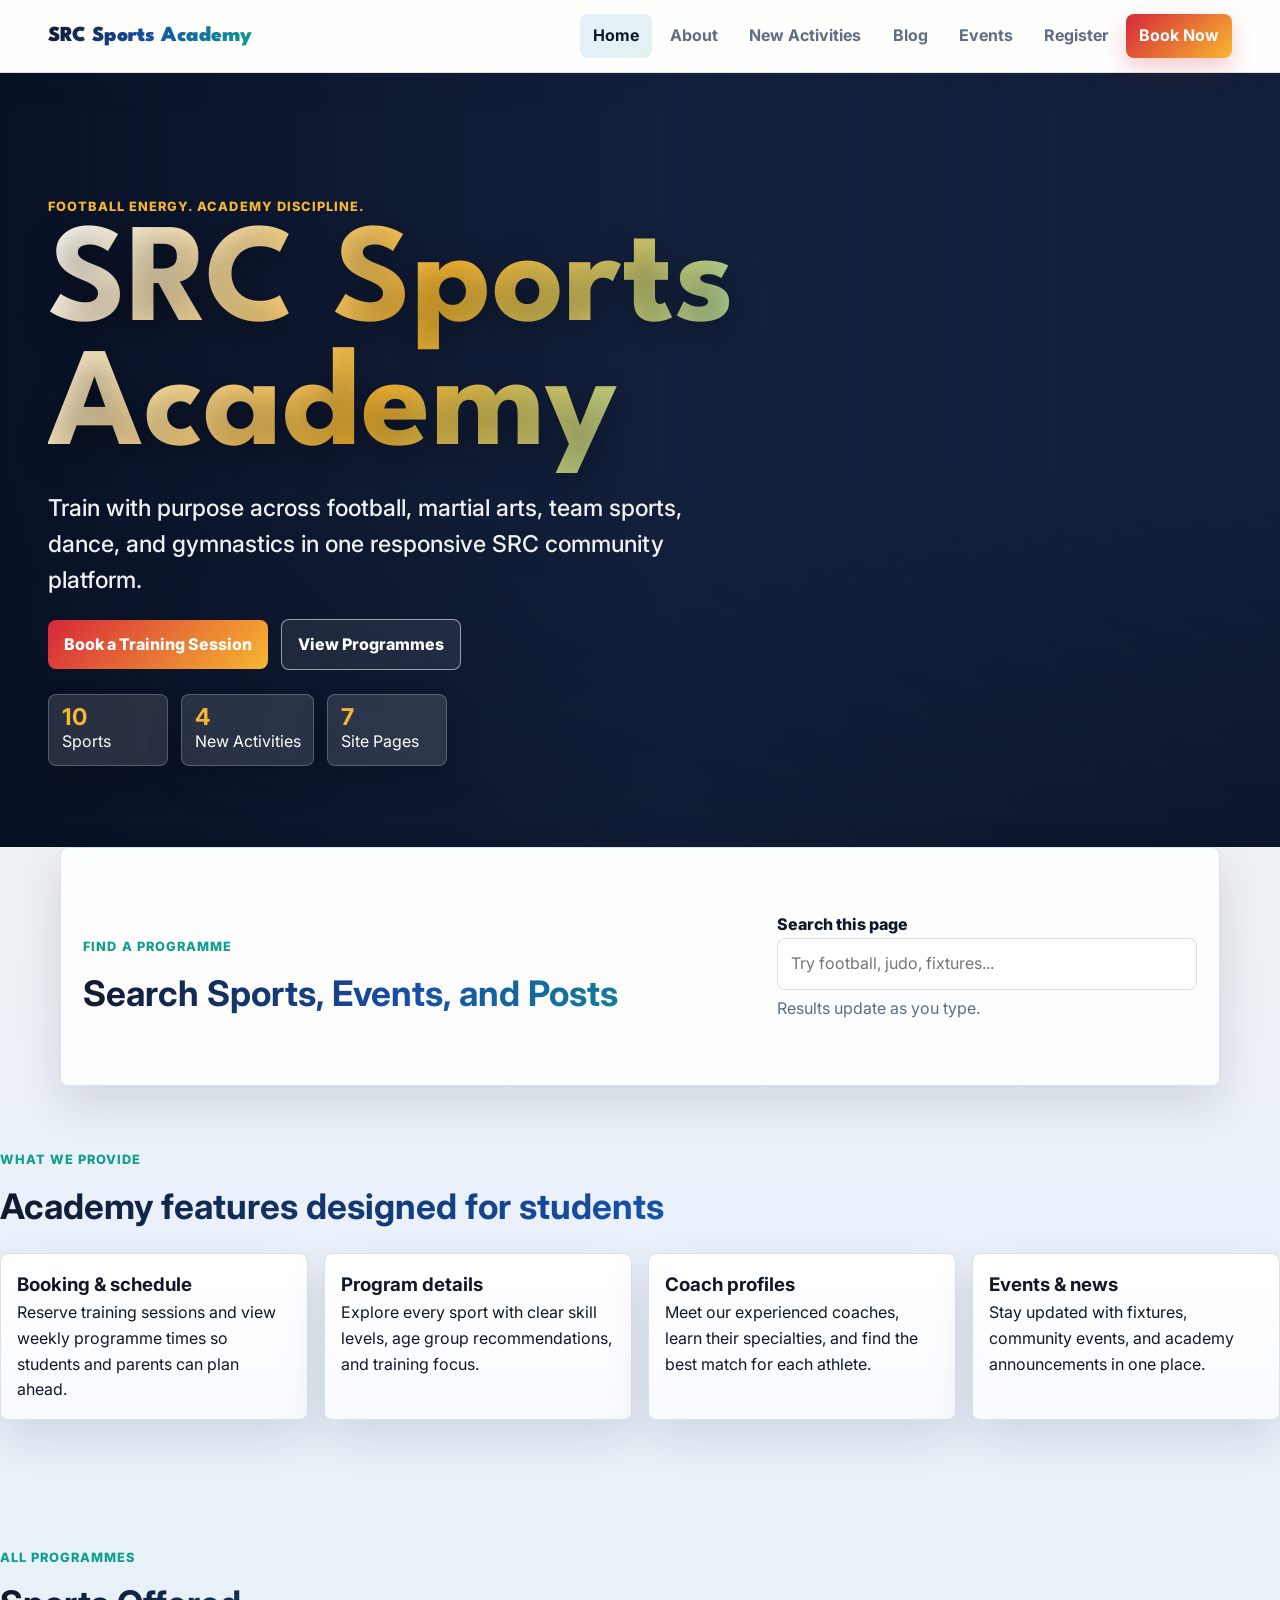
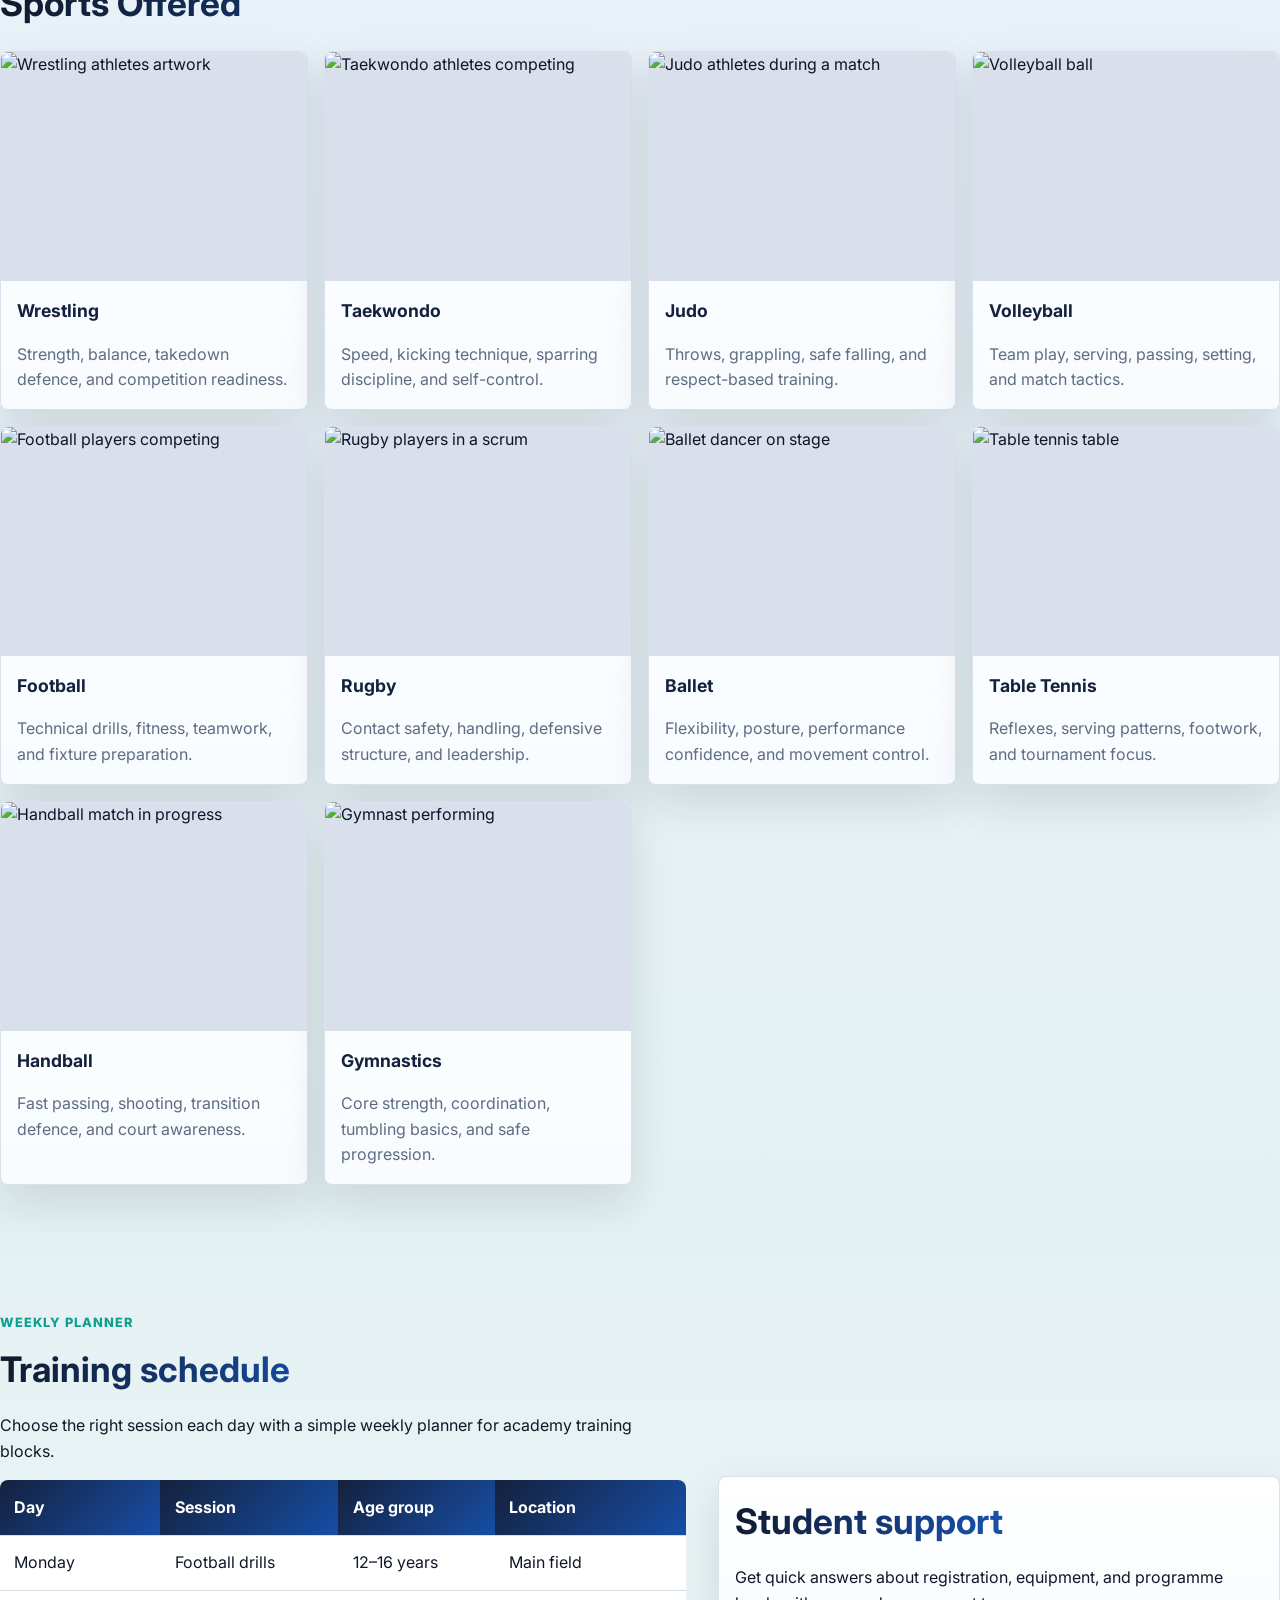
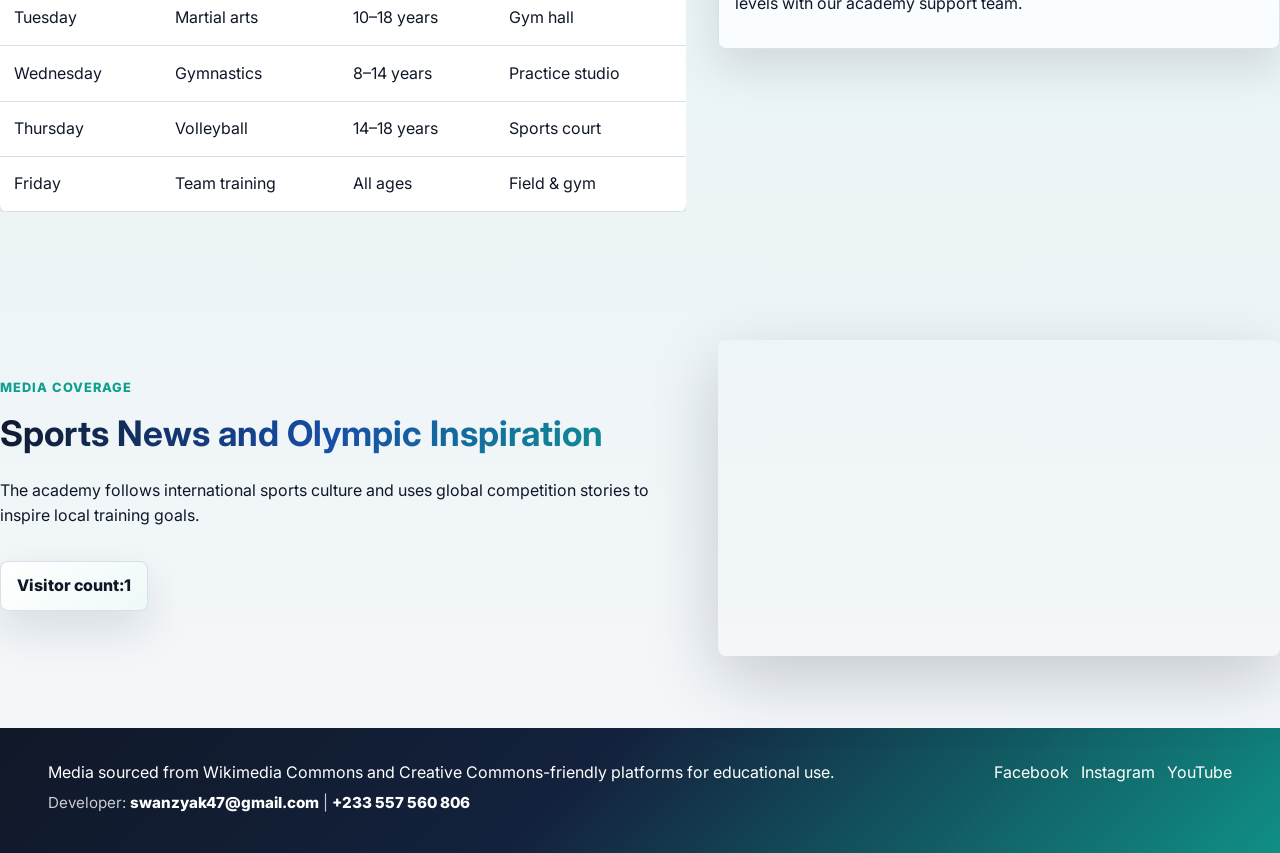
==== index.html @ c1845fde "Fix hosted asset paths" ====
<!DOCTYPE html>
<html lang="en">
<head>
  <meta charset="UTF-8">
  <meta name="viewport" content="width=device-width, initial-scale=1.0">
  <title>SRC Sports Academy | Home</title>
  <link rel="stylesheet" href="css/styles.css">
</head>
<body>
  <header class="site-header">
    <a class="brand" href="index.html" aria-label="SRC Sports Academy home">SRC Sports Academy</a>
    <button class="nav-toggle" type="button" aria-label="Open navigation" aria-expanded="false">☰</button>
    <nav class="site-nav" aria-label="Main navigation">
      <a class="active" href="index.html">Home</a>
      <a href="about.html">About</a>
      <a href="activities.html">New Activities</a>
      <a href="blog.html">Blog</a>
      <a href="events.html">Events</a>
      <a href="register.html">Register</a>
      <a class="book-link" href="booking.html">Book Now</a>
    </nav>
  </header>

  <main>
    <section class="hero" aria-label="Academy introduction">
      <iframe class="hero-video" src="https://www.youtube.com/embed/DXtHtumFzkw" title="SRC Sports Academy video" frameborder="0" allow="accelerometer; autoplay; clipboard-write; encrypted-media; gyroscope; picture-in-picture" allowfullscreen></iframe>
      <div class="hero-overlay">
        <p class="eyebrow">Football energy. Academy discipline.</p>
        <h1>SRC Sports Academy</h1>
        <p class="hero-lead">Train with purpose across football, martial arts, team sports, dance, and gymnastics in one responsive SRC community platform.</p>
        <div class="hero-actions">
          <a class="primary-button" href="booking.html">Book a Training Session</a>
          <a class="secondary-button" href="activities.html">View Programmes</a>
        </div>
        <div class="hero-stats" aria-label="Academy highlights">
          <span><strong>10</strong> Sports</span>
          <span><strong>4</strong> New Activities</span>
          <span><strong>7</strong> Site Pages</span>
        </div>
      </div>
    </section>

    <section class="search-panel" aria-labelledby="search-title">
      <div>
        <p class="eyebrow">Find a programme</p>
        <h2 id="search-title">Search Sports, Events, and Posts</h2>
      </div>
      <div class="search-control">
        <label class="search-label" for="site-search">Search this page</label>
        <input id="site-search" class="site-search" type="search" placeholder="Try football, judo, fixtures..." aria-describedby="search-help">
        <p id="search-help" class="help-text">Results update as you type.</p>
      </div>
    </section>

    <section class="section" aria-labelledby="features-title">
      <div class="section-heading">
        <p class="eyebrow">What we provide</p>
        <h2 id="features-title">Academy features designed for students</h2>
      </div>
      <div class="card-grid">
        <article class="feature-card searchable">
          <h3>Booking & schedule</h3>
          <p>Reserve training sessions and view weekly programme times so students and parents can plan ahead.</p>
        </article>
        <article class="feature-card searchable">
          <h3>Program details</h3>
          <p>Explore every sport with clear skill levels, age group recommendations, and training focus.</p>
        </article>
        <article class="feature-card searchable">
          <h3>Coach profiles</h3>
          <p>Meet our experienced coaches, learn their specialties, and find the best match for each athlete.</p>
        </article>
        <article class="feature-card searchable">
          <h3>Events & news</h3>
          <p>Stay updated with fixtures, community events, and academy announcements in one place.</p>
        </article>
      </div>
    </section>

    <section class="section" aria-labelledby="sports-title">
      <div class="section-heading">
        <p class="eyebrow">All programmes</p>
        <h2 id="sports-title">Sports Offered</h2>
      </div>
      <div class="card-grid sports-grid">
        <article class="sport-card searchable">
          <img src="https://upload.wikimedia.org/wikipedia/commons/thumb/0/09/Beni_Hassan_tomb_15_wrestling_detail.jpg/960px-Beni_Hassan_tomb_15_wrestling_detail.jpg" alt="Wrestling athletes artwork">
          <h3>Wrestling</h3>
          <p>Strength, balance, takedown defence, and competition readiness.</p>
        </article>
        <article class="sport-card searchable">
          <img src="https://upload.wikimedia.org/wikipedia/commons/thumb/3/30/COOK_%28GBR%29_VS_ZHU_%28CHN%29_BM_-80KGM12.JPG/960px-COOK_%28GBR%29_VS_ZHU_%28CHN%29_BM_-80KGM12.JPG" alt="Taekwondo athletes competing">
          <h3>Taekwondo</h3>
          <p>Speed, kicking technique, sparring discipline, and self-control.</p>
        </article>
        <article class="sport-card searchable">
          <img src="https://commons.wikimedia.org/wiki/Special:FilePath/A_judo_competition_(FL61747664).jpg?width=960" alt="Judo athletes during a match">
          <h3>Judo</h3>
          <p>Throws, grappling, safe falling, and respect-based training.</p>
        </article>
        <article class="sport-card searchable">
          <img src="https://upload.wikimedia.org/wikipedia/commons/a/a6/Beach_volleyball_ball.png" alt="Volleyball ball">
          <h3>Volleyball</h3>
          <p>Team play, serving, passing, setting, and match tactics.</p>
        </article>
        <article class="sport-card searchable">
          <img src="https://upload.wikimedia.org/wikipedia/commons/thumb/4/42/Football_in_Bloomington%2C_Indiana%2C_1995.jpg/960px-Football_in_Bloomington%2C_Indiana%2C_1995.jpg" alt="Football players competing">
          <h3>Football</h3>
          <p>Technical drills, fitness, teamwork, and fixture preparation.</p>
        </article>
        <article class="sport-card searchable">
          <img src="https://upload.wikimedia.org/wikipedia/commons/thumb/1/1a/ST_vs_Gloucester_-_Match_-_23.JPG/960px-ST_vs_Gloucester_-_Match_-_23.JPG" alt="Rugby players in a scrum">
          <h3>Rugby</h3>
          <p>Contact safety, handling, defensive structure, and leadership.</p>
        </article>
        <article class="sport-card searchable">
          <img src="https://upload.wikimedia.org/wikipedia/commons/thumb/7/7c/Darcey_Bussell%2C_curtain_call_for_Theme_and_Variations_2007.jpg/960px-Darcey_Bussell%2C_curtain_call_for_Theme_and_Variations_2007.jpg" alt="Ballet dancer on stage">
          <h3>Ballet</h3>
          <p>Flexibility, posture, performance confidence, and movement control.</p>
        </article>
        <article class="sport-card searchable">
          <img src="https://upload.wikimedia.org/wikipedia/commons/thumb/b/b6/Mesa_de_ping_pong%2C_Riesstr.%2C_M%C3%BAnich%2C_Alemania_2012-04-28%2C_DD_01.JPG/960px-Mesa_de_ping_pong%2C_Riesstr.%2C_M%C3%BAnich%2C_Alemania_2012-04-28%2C_DD_01.JPG" alt="Table tennis table">
          <h3>Table Tennis</h3>
          <p>Reflexes, serving patterns, footwork, and tournament focus.</p>
        </article>
        <article class="sport-card searchable">
          <img src="https://upload.wikimedia.org/wikipedia/commons/thumb/1/1d/CZE_vs_FRA_%2801%29_-_2010_European_Men%27s_Handball_Championship.jpg/960px-CZE_vs_FRA_%2801%29_-_2010_European_Men%27s_Handball_Championship.jpg" alt="Handball match in progress">
          <h3>Handball</h3>
          <p>Fast passing, shooting, transition defence, and court awareness.</p>
        </article>
        <article class="sport-card searchable">
          <img src="https://upload.wikimedia.org/wikipedia/commons/d/d4/Gymnastics_brokenchopstick.jpg" alt="Gymnast performing">
          <h3>Gymnastics</h3>
          <p>Core strength, coordination, tumbling basics, and safe progression.</p>
        </article>
      </div>
    </section>

    <section class="section split-section" aria-labelledby="schedule-title">
      <div>
        <p class="eyebrow">Weekly planner</p>
        <h2 id="schedule-title">Training schedule</h2>
        <p>Choose the right session each day with a simple weekly planner for academy training blocks.</p>
        <div class="table-wrap">
          <table>
            <thead>
              <tr>
                <th>Day</th>
                <th>Session</th>
                <th>Age group</th>
                <th>Location</th>
              </tr>
            </thead>
            <tbody>
              <tr>
                <td>Monday</td>
                <td>Football drills</td>
                <td>12–16 years</td>
                <td>Main field</td>
              </tr>
              <tr>
                <td>Tuesday</td>
                <td>Martial arts</td>
                <td>10–18 years</td>
                <td>Gym hall</td>
              </tr>
              <tr>
                <td>Wednesday</td>
                <td>Gymnastics</td>
                <td>8–14 years</td>
                <td>Practice studio</td>
              </tr>
              <tr>
                <td>Thursday</td>
                <td>Volleyball</td>
                <td>14–18 years</td>
                <td>Sports court</td>
              </tr>
              <tr>
                <td>Friday</td>
                <td>Team training</td>
                <td>All ages</td>
                <td>Field & gym</td>
              </tr>
            </tbody>
          </table>
        </div>
      </div>
      <aside class="notice-box" aria-label="Student support">
        <h2>Student support</h2>
        <p>Get quick answers about registration, equipment, and programme levels with our academy support team.</p>
      </aside>
    </section>

    <section class="section split-section" aria-labelledby="media-title">
      <div>
        <p class="eyebrow">Media coverage</p>
        <h2 id="media-title">Sports News and Olympic Inspiration</h2>
        <p>The academy follows international sports culture and uses global competition stories to inspire local training goals.</p>
        <p class="counter-box">Visitor count: <span id="visitor-count">0</span></p>
      </div>
      <div class="media-frame">
        <iframe title="Olympics sports video" src="https://www.youtube.com/embed/cSp1dM2Vj48" allowfullscreen></iframe>
      </div>
    </section>
  </main>

  <footer class="site-footer">
    <div>
      <p>Media sourced from Wikimedia Commons and Creative Commons-friendly platforms for educational use.</p>
      <p class="developer-credit">Developer: <a href="mailto:swanzyak47@gmail.com">swanzyak47@gmail.com</a> | <a href="tel:+233557560806">+233 557 560 806</a></p>
    </div>
    <div class="social-links" aria-label="Social media links">
      <a href="https://www.facebook.com" aria-label="Facebook">Facebook</a>
      <a href="https://www.instagram.com" aria-label="Instagram">Instagram</a>
      <a href="https://www.youtube.com" aria-label="YouTube">YouTube</a>
    </div>
  </footer>

  <script src="https://code.jquery.com/jquery-3.7.1.min.js"></script>
  <script src="javascript/app.js"></script>
</body>
</html>
---- css/styles.css ----
@import url("https://fonts.googleapis.com/css2?family=Inter:wght@400;500;700;800;900&family=League+Spartan:wght@700;800;900&display=swap");

:root {
  --ink: #101828;
  --navy: #14213d;
  --muted: #5f6c82;
  --paper: #f6f8fb;
  --panel: #ffffff;
  --panel-soft: rgba(255, 255, 255, 0.86);
  --line: #d7deea;
  --accent: #d62839;
  --accent-dark: #9f1d2b;
  --gold: #f7b731;
  --green: #0f9f8f;
  --sky: #2f80ed;
  --shadow: 0 18px 45px rgba(16, 24, 40, 0.12);
  --shadow-strong: 0 24px 70px rgba(16, 24, 40, 0.2);
  --heading-gradient: linear-gradient(120deg, #101828 0%, #174ea6 48%, #0f9f8f 100%);
  --hero-gradient: linear-gradient(120deg, #ffffff 0%, #f7b731 45%, #80e8dc 100%);
  --button-gradient: linear-gradient(135deg, #d62839, #f7b731);
}

* {
  box-sizing: border-box;
}

html {
  scroll-behavior: smooth;
}

body {
  margin: 0;
  font-family: "Inter", Arial, Helvetica, sans-serif;
  line-height: 1.6;
  color: var(--ink);
  background:
    linear-gradient(180deg, rgba(247, 183, 49, 0.12), rgba(47, 128, 237, 0.06) 30%, rgba(15, 159, 143, 0.08) 70%, rgba(246, 248, 251, 1)),
    var(--paper);
}

img,
video,
iframe {
  max-width: 100%;
}

a {
  color: inherit;
}

button,
input,
select,
textarea {
  font: inherit;
}

button:focus-visible,
a:focus-visible,
input:focus-visible,
select:focus-visible,
textarea:focus-visible {
  outline: 3px solid var(--gold);
  outline-offset: 3px;
}

.site-header {
  position: sticky;
  top: 0;
  z-index: 20;
  display: flex;
  align-items: center;
  justify-content: space-between;
  gap: 1rem;
  padding: 0.9rem clamp(1rem, 4vw, 3rem);
  background: rgba(255, 255, 255, 0.9);
  border-bottom: 1px solid rgba(215, 222, 234, 0.9);
  box-shadow: 0 10px 30px rgba(16, 24, 40, 0.08);
  backdrop-filter: blur(16px);
}

.brand {
  font-family: "League Spartan", Arial, Helvetica, sans-serif;
  font-size: 1.34rem;
  font-weight: 900;
  text-decoration: none;
  color: transparent;
  background: var(--heading-gradient);
  background-clip: text;
  -webkit-background-clip: text;
}

.site-nav {
  display: flex;
  align-items: center;
  gap: 0.35rem;
}

.site-nav a {
  text-decoration: none;
  padding: 0.55rem 0.8rem;
  border-radius: 8px;
  color: var(--muted);
  font-weight: 700;
  transition: background 0.2s ease, color 0.2s ease, transform 0.2s ease;
}

.site-nav a:hover,
.site-nav a.active {
  background: linear-gradient(135deg, rgba(47, 128, 237, 0.12), rgba(15, 159, 143, 0.12));
  color: var(--ink);
}

.site-nav a:hover {
  transform: translateY(-1px);
}

.site-nav .book-link {
  color: #ffffff;
  background: var(--button-gradient);
  box-shadow: 0 10px 22px rgba(214, 40, 57, 0.24);
}

.site-nav .book-link:hover,
.site-nav .book-link.active {
  color: #ffffff;
  background: linear-gradient(135deg, var(--accent-dark), #d48605);
}

.nav-toggle {
  display: none;
  border: 1px solid var(--line);
  background: var(--panel);
  color: var(--ink);
  border-radius: 8px;
  padding: 0.45rem 0.7rem;
  cursor: pointer;
}

.hero {
  position: relative;
  min-height: 86vh;
  display: grid;
  align-items: end;
  overflow: hidden;
  background: var(--navy);
}

.hero::after {
  content: "";
  position: absolute;
  inset: 0;
  background:
    linear-gradient(90deg, rgba(8, 16, 35, 0.94), rgba(20, 33, 61, 0.62) 52%, rgba(20, 33, 61, 0.18)),
    linear-gradient(0deg, rgba(8, 16, 35, 0.82), rgba(8, 16, 35, 0.08) 48%);
}

.hero-video {
  position: absolute;
  inset: 0;
  width: 100%;
  height: 100%;
  object-fit: cover;
  opacity: 0.86;
}

.hero-overlay {
  position: relative;
  z-index: 1;
  width: min(900px, 92vw);
  padding: 0 clamp(1rem, 4vw, 3rem) 9vh;
  color: #ffffff;
}

.hero h1,
.page-hero h1 {
  margin: 0;
  font-family: "League Spartan", Arial, Helvetica, sans-serif;
  font-size: clamp(3.7rem, 11vw, 8.8rem);
  line-height: 0.88;
  letter-spacing: 0;
}

.hero-lead,
.page-hero p {
  max-width: 700px;
  font-size: 1.1rem;
}

.hero h1 {
  max-width: 920px;
  color: transparent;
  background: var(--hero-gradient);
  background-clip: text;
  -webkit-background-clip: text;
  text-shadow: 0 10px 34px rgba(0, 0, 0, 0.35);
}

.page-hero h1,
.section-heading h2,
.section h2,
.search-panel h2 {
  color: transparent;
  background: var(--heading-gradient);
  background-clip: text;
  -webkit-background-clip: text;
}

.page-hero h1 {
  max-width: 850px;
  font-size: clamp(2.7rem, 7vw, 5rem);
  line-height: 0.95;
}

.hero-lead {
  margin: 1.15rem 0 0;
  color: rgba(255, 255, 255, 0.94);
  font-size: clamp(1.08rem, 2vw, 1.45rem);
  font-weight: 500;
  line-height: 1.55;
}

.eyebrow {
  margin: 0 0 0.45rem;
  color: var(--green);
  font-size: 0.8rem;
  font-weight: 800;
  letter-spacing: 0.08em;
  text-transform: uppercase;
}

.hero .eyebrow {
  color: var(--gold);
}

.primary-button {
  display: inline-flex;
  align-items: center;
  justify-content: center;
  min-height: 44px;
  border: 0;
  border-radius: 8px;
  padding: 0.75rem 1rem;
  color: #ffffff;
  background: var(--button-gradient);
  text-decoration: none;
  font-weight: 800;
  cursor: pointer;
  transition: background 0.2s ease, transform 0.2s ease, box-shadow 0.2s ease;
}

.primary-button:hover {
  background: linear-gradient(135deg, var(--accent-dark), #d48605);
  transform: translateY(-1px);
  box-shadow: var(--shadow);
}

.secondary-button {
  display: inline-flex;
  align-items: center;
  justify-content: center;
  min-height: 44px;
  border: 1px solid rgba(255, 255, 255, 0.55);
  border-radius: 8px;
  padding: 0.75rem 1rem;
  color: #ffffff;
  background: rgba(255, 255, 255, 0.08);
  text-decoration: none;
  font-weight: 800;
  transition: background 0.2s ease, transform 0.2s ease;
}

.secondary-button:hover {
  background: rgba(255, 255, 255, 0.18);
  transform: translateY(-1px);
}

.hero-actions,
.hero-stats {
  display: flex;
  gap: 0.8rem;
  flex-wrap: wrap;
  align-items: center;
}

.hero-actions {
  margin-top: 1.25rem;
}

.hero-stats {
  margin-top: 1.5rem;
}

.hero-stats span {
  min-width: 120px;
  border: 1px solid rgba(255, 255, 255, 0.22);
  border-radius: 8px;
  padding: 0.65rem 0.8rem;
  background: rgba(255, 255, 255, 0.13);
  backdrop-filter: blur(8px);
  box-shadow: 0 16px 34px rgba(0, 0, 0, 0.16);
}

.hero-stats strong {
  display: block;
  color: var(--gold);
  font-size: 1.45rem;
  line-height: 1;
}

.page-shell {
  width: min(1160px, 92vw);
  margin: 0 auto;
}

.page-hero,
.section,
.search-panel,
.form-section {
  padding: clamp(2.2rem, 6vw, 4rem) 0;
}

.page-hero {
  position: relative;
  border-bottom: 1px solid rgba(215, 222, 234, 0.9);
  background: radial-gradient(circle at top left, rgba(247, 183, 49, 0.18), transparent 32%),
    radial-gradient(circle at bottom right, rgba(47, 128, 237, 0.12), transparent 28%),
    linear-gradient(180deg, rgba(255, 255, 255, 0.92), rgba(255, 255, 255, 0.88));
  overflow: hidden;
}

.page-hero::before {
  content: "";
  position: absolute;
  inset: 0;
  background: radial-gradient(circle at center, rgba(20, 33, 61, 0.04), transparent 45%);
  pointer-events: none;
}

.page-hero * {
  position: relative;
}

.feature-card {
  background: linear-gradient(180deg, rgba(255, 255, 255, 0.98), rgba(249, 252, 255, 0.95));
  border: 1px solid rgba(215, 222, 234, 0.9);
  border-radius: 16px;
  box-shadow: 0 18px 40px rgba(16, 24, 40, 0.08);
  padding: 1.5rem;
}

.feature-card h3,
.feature-card p {
  margin: 0;
}

.faq-list {
  margin: 1rem 0 0;
  padding-left: 1.2rem;
  color: var(--muted);
}

.faq-list li {
  margin-bottom: 0.85rem;
  line-height: 1.55;
}

.faq-list strong {
  display: block;
  margin-bottom: 0.25rem;
  color: var(--ink);
}

.section-heading {
  margin-bottom: 1.2rem;
}

.section-heading h2,
.section h2,
.search-panel h2 {
  margin: 0;
  font-size: clamp(1.5rem, 3vw, 2.2rem);
}

.search-panel {
  width: min(1160px, 92vw);
  margin: 0 auto;
  display: grid;
  grid-template-columns: 1fr minmax(240px, 420px);
  gap: 1rem;
  align-items: end;
  padding-inline: clamp(1rem, 3vw, 1.4rem);
  border: 1px solid rgba(215, 222, 234, 0.86);
  border-radius: 8px;
  background: var(--panel-soft);
  box-shadow: var(--shadow);
  backdrop-filter: blur(14px);
}

.search-label {
  font-weight: 800;
}

.site-search,
.academy-form input,
.academy-form select,
.academy-form textarea,
.forum-form input,
.forum-form textarea {
  width: 100%;
  border: 1px solid rgba(215, 222, 234, 0.95);
  border-radius: 8px;
  padding: 0.78rem 0.85rem;
  background: rgba(255, 255, 255, 0.94);
  color: var(--ink);
  box-shadow: inset 0 1px 0 rgba(255, 255, 255, 0.75);
  transition: border-color 0.2s ease, box-shadow 0.2s ease;
}

.site-search:focus,
.academy-form input:focus,
.academy-form select:focus,
.academy-form textarea:focus,
.forum-form input:focus,
.forum-form textarea:focus {
  border-color: var(--sky);
  box-shadow: 0 0 0 4px rgba(47, 128, 237, 0.12);
}

.help-text,
.form-message {
  margin: 0.35rem 0 0;
  color: var(--muted);
}

.card-grid {
  display: grid;
  grid-template-columns: repeat(4, minmax(0, 1fr));
  gap: 1rem;
}

.two-column {
  grid-template-columns: repeat(2, minmax(0, 1fr));
}

.three-column {
  grid-template-columns: repeat(3, minmax(0, 1fr));
}

.sport-card,
.info-card,
.feature-card,
.post-card,
.question-card,
.notice-box {
  background: linear-gradient(180deg, rgba(255, 255, 255, 0.97), rgba(249, 252, 255, 0.93));
  border: 1px solid rgba(215, 222, 234, 0.9);
  border-radius: 8px;
  box-shadow: var(--shadow);
}

.sport-card {
  overflow: hidden;
  transition: transform 0.2s ease, box-shadow 0.2s ease;
}

.sport-card:hover {
  transform: translateY(-4px);
  box-shadow: var(--shadow-strong);
}

.sport-card img {
  display: block;
  width: 100%;
  aspect-ratio: 4 / 3;
  object-fit: cover;
  background: #d8dee8;
  filter: saturate(1.08) contrast(1.02);
}

.sport-card h3,
.sport-card p,
.info-card,
.feature-card,
.post-card,
.question-card,
.notice-box {
  padding: 1rem;
}

.sport-card h3 {
  margin: 0;
  font-size: 1.1rem;
  color: var(--navy);
}

.sport-card p {
  margin: 0;
  padding-top: 0;
  color: var(--muted);
}

.split-section {
  display: grid;
  grid-template-columns: 1.1fr 0.9fr;
  gap: 2rem;
  align-items: center;
}

.media-frame iframe {
  width: 100%;
  aspect-ratio: 16 / 9;
  border: 0;
  border-radius: 8px;
  box-shadow: var(--shadow-strong);
}

.counter-box {
  display: inline-flex;
  border: 1px solid rgba(215, 222, 234, 0.95);
  border-radius: 8px;
  padding: 0.7rem 1rem;
  background: linear-gradient(135deg, #ffffff, #eefaf8);
  font-weight: 800;
  box-shadow: var(--shadow);
}

.academy-form,
.forum-form {
  display: grid;
  gap: 0.85rem;
}

.academy-form {
  background: linear-gradient(180deg, #ffffff, #f9fcff);
  border: 1px solid rgba(215, 222, 234, 0.95);
  border-radius: 8px;
  padding: clamp(1rem, 3vw, 1.6rem);
  box-shadow: var(--shadow);
}

.academy-form label,
.forum-form label {
  font-weight: 800;
}

.check-row {
  display: flex;
  align-items: center;
  gap: 0.6rem;
}

.check-row input {
  width: auto;
}

.captcha-box {
  border: 1px dashed var(--green);
  border-radius: 8px;
  padding: 1rem;
  background: linear-gradient(135deg, #eefaf8, #fff8e7);
}

.forum-panel {
  display: grid;
  gap: 1rem;
}

.forum-list {
  display: grid;
  gap: 1rem;
}

.post-date {
  color: var(--accent-dark);
  font-weight: 800;
}

.table-wrap {
  overflow-x: auto;
}

table {
  width: 100%;
  border-collapse: collapse;
  background: #ffffff;
  border-radius: 8px;
  overflow: hidden;
  box-shadow: var(--shadow);
}

th,
td {
  padding: 0.9rem;
  border-bottom: 1px solid var(--line);
  text-align: left;
  vertical-align: top;
}

th {
  background: linear-gradient(135deg, var(--navy), #174ea6);
  color: #ffffff;
}

.is-hidden {
  display: none;
}

.site-footer {
  display: flex;
  justify-content: space-between;
  gap: 1rem;
  flex-wrap: wrap;
  padding: 2rem clamp(1rem, 4vw, 3rem);
  color: #ffffff;
  background:
    linear-gradient(135deg, rgba(16, 24, 40, 0.98), rgba(20, 33, 61, 0.98) 45%, rgba(15, 159, 143, 0.88)),
    var(--navy);
}

.site-footer p {
  margin: 0 0 0.35rem;
}

.developer-credit {
  color: rgba(255, 255, 255, 0.78);
  font-size: 0.95rem;
}

.developer-credit a {
  color: #ffffff;
  font-weight: 800;
  text-decoration: none;
}

.developer-credit a:hover {
  text-decoration: underline;
}

.social-links {
  display: flex;
  gap: 0.75rem;
  flex-wrap: wrap;
}

.social-links a {
  color: #ffffff;
  text-decoration: none;
  border-bottom: 1px solid transparent;
}

.social-links a:hover {
  border-color: #ffffff;
}

@media (max-width: 1024px) {
  .card-grid {
    grid-template-columns: repeat(2, minmax(0, 1fr));
  }

  .search-panel,
  .split-section {
    grid-template-columns: 1fr;
  }
}

@media (max-width: 900px) {
  .page-shell {
    width: 100%;
    margin: 0 auto;
  }

  .page-hero,
  .section,
  .search-panel,
  .form-section {
    padding-inline: clamp(1rem, 4vw, 1.5rem);
  }

  .hero-overlay {
    width: 100%;
    padding-bottom: 6rem;
  }

  .hero-actions,
  .hero-stats {
    flex-direction: column;
    align-items: stretch;
  }

  .hero-stats span {
    min-width: auto;
    width: 100%;
  }
}

@media (max-width: 760px) {
  .nav-toggle {
    display: inline-flex;
  }

  .site-header {
    position: relative;
    align-items: flex-start;
    flex-wrap: wrap;
    padding-bottom: 0.5rem;
  }

  .site-nav {
    position: absolute;
    top: 100%;
    left: 0;
    right: 0;
    display: none;
    flex-direction: column;
    align-items: stretch;
    gap: 0.5rem;
    padding: 0.75rem 1rem 1rem;
    background: #ffffff;
    border-bottom: 1px solid var(--line);
    box-shadow: 0 18px 40px rgba(16, 24, 40, 0.12);
  }

  .site-nav.open {
    display: flex;
  }

  .site-nav a {
    width: 100%;
    border-radius: 0.75rem;
  }

  .hero {
    min-height: 72vh;
  }

  .hero h1 {
    font-size: clamp(2.7rem, 14vw, 4.2rem);
  }

  .card-grid,
  .two-column,
  .three-column {
    grid-template-columns: 1fr;
  }

  .site-footer {
    display: grid;
    gap: 1.5rem;
  }
}

@media (max-width: 520px) {
  .site-header {
    padding: 0.9rem 1rem 0.5rem;
  }

  .site-nav {
    padding: 0.7rem 0.9rem 0.9rem;
  }

  .hero-overlay {
    padding-bottom: 5rem;
  }

  .hero-lead,
  .page-hero p,
  .section-heading h2 {
    font-size: 1rem;
  }

  .site-footer {
    padding: 1.5rem 1rem;
  }
}
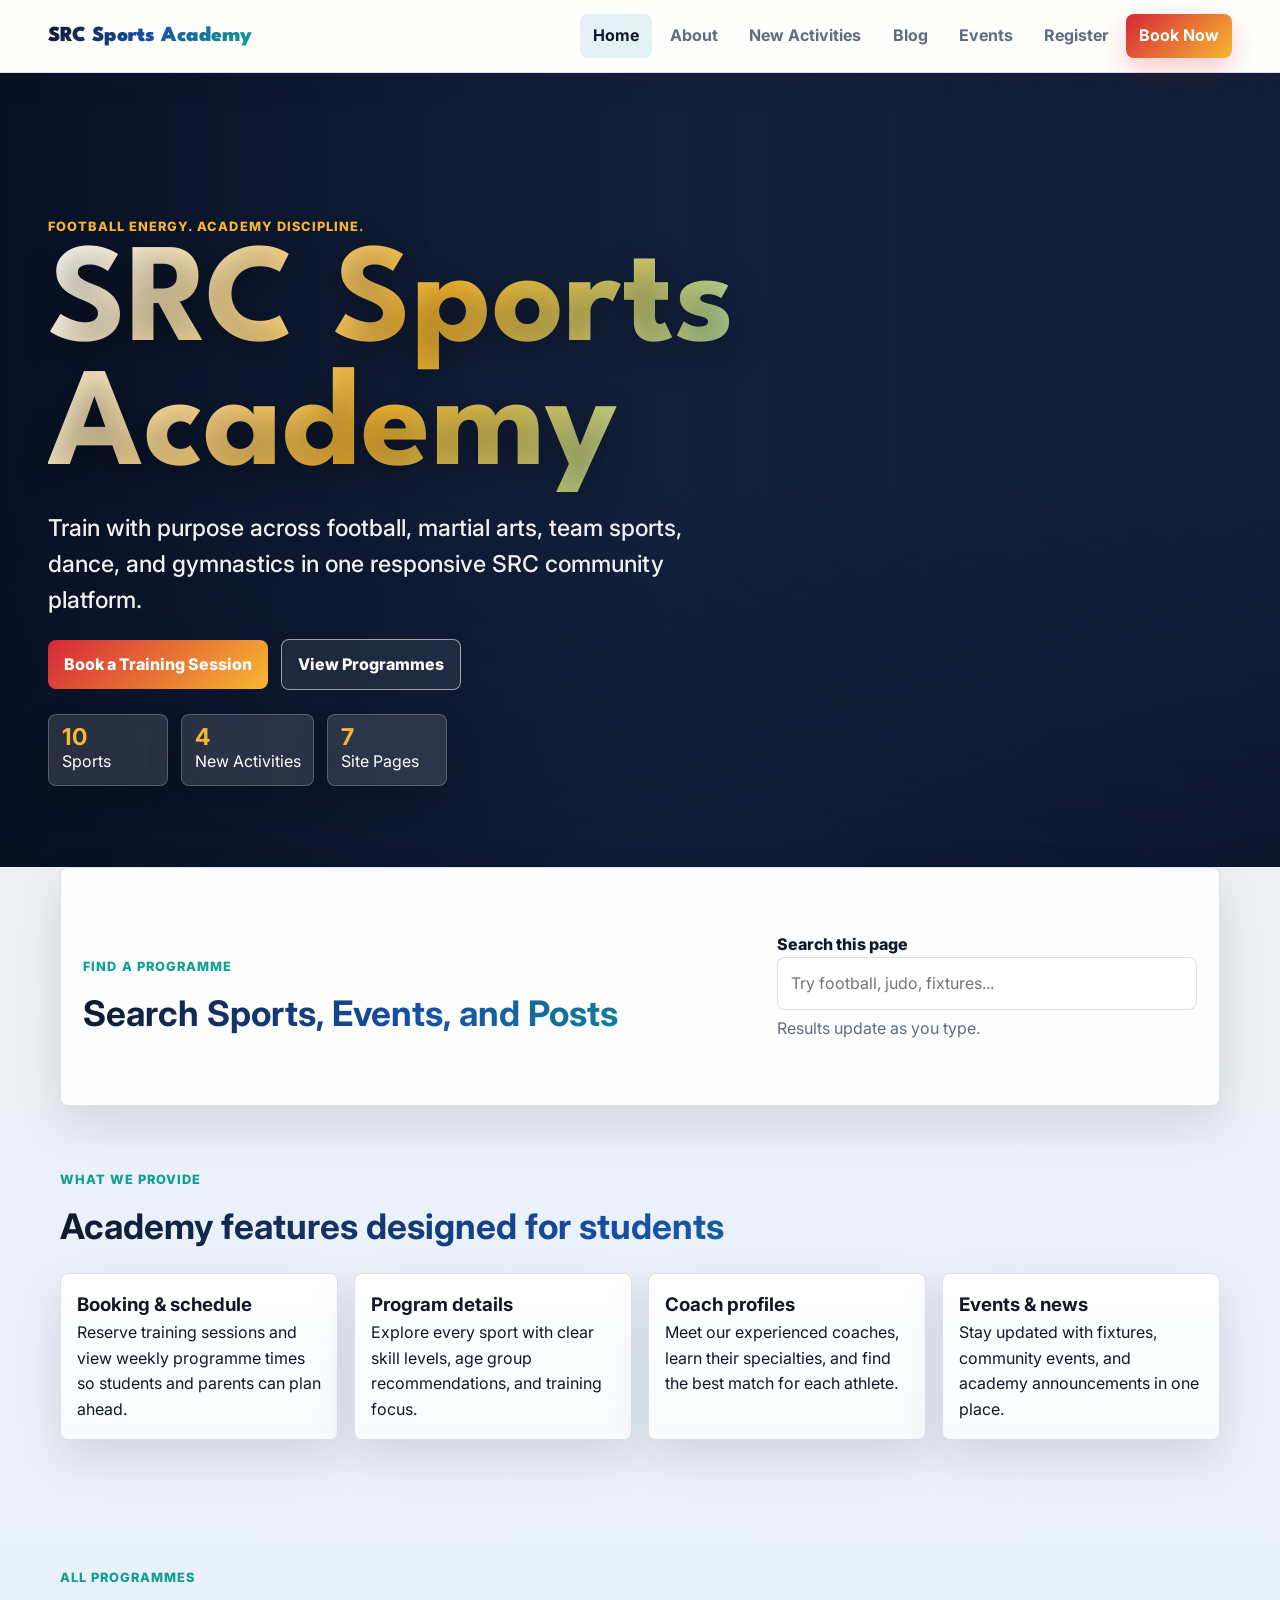
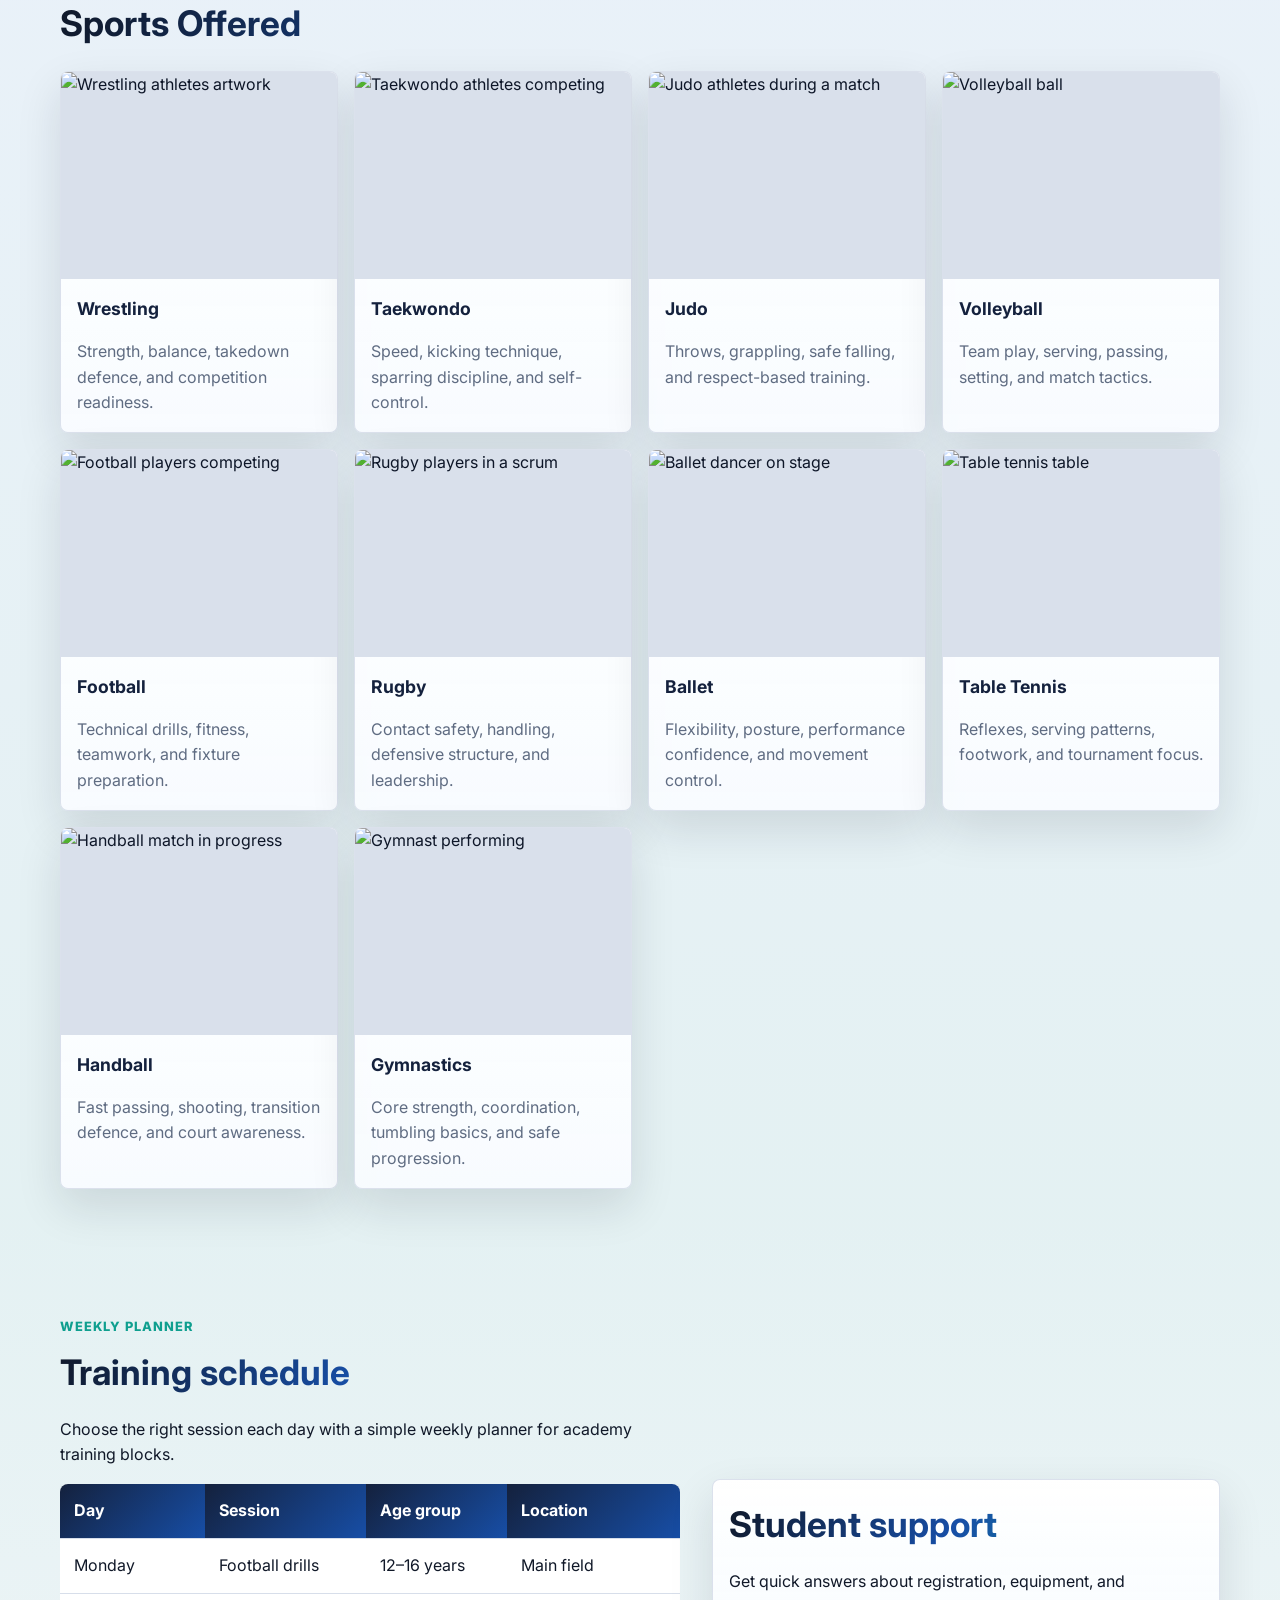
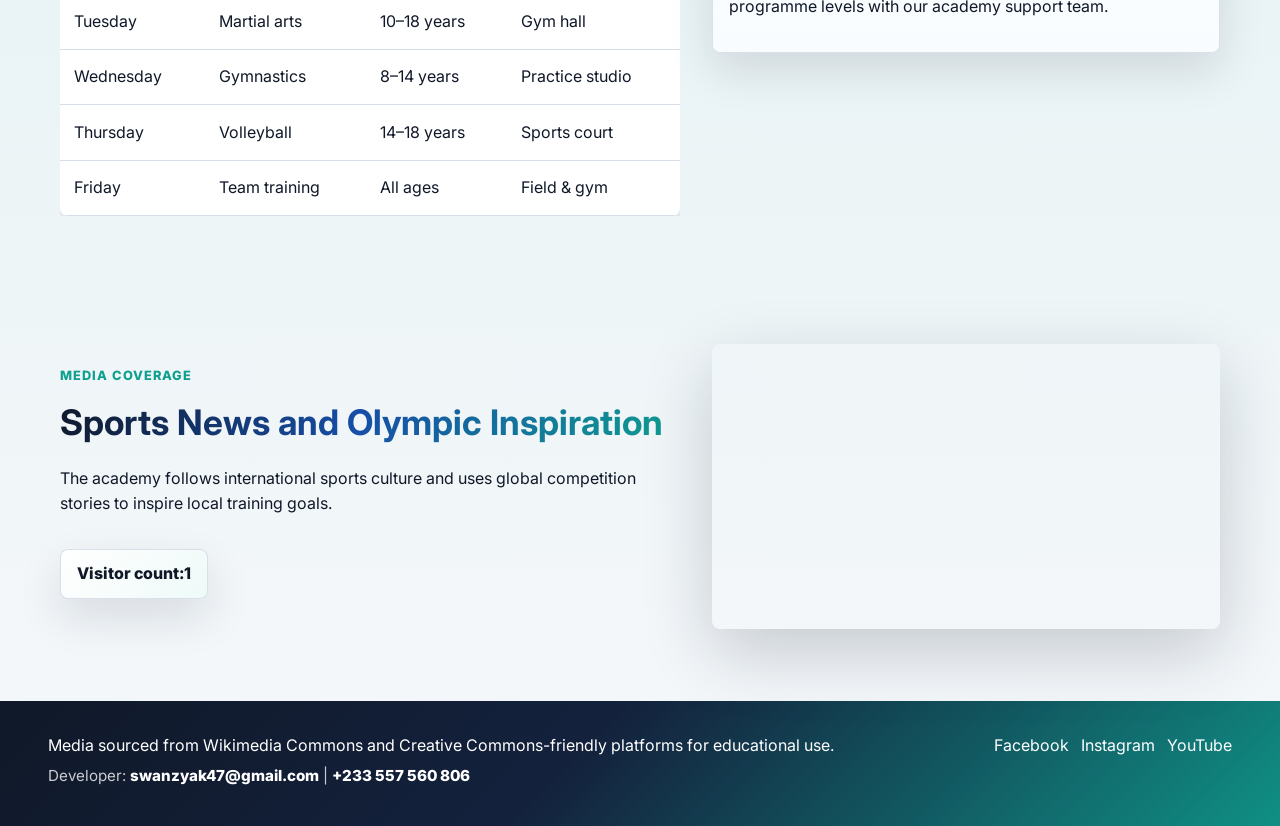
==== commit 1ea7c4f1: "Improve responsive home page layout" ====
--- a/index.html
+++ b/index.html
@@ -9,7 +9,7 @@
 <body>
   <header class="site-header">
     <a class="brand" href="index.html" aria-label="SRC Sports Academy home">SRC Sports Academy</a>
-    <button class="nav-toggle" type="button" aria-label="Open navigation" aria-expanded="false">☰</button>
+    <button class="nav-toggle" type="button" aria-label="Open navigation" aria-expanded="false">&#9776;</button>
     <nav class="site-nav" aria-label="Main navigation">
       <a class="active" href="index.html">Home</a>
       <a href="about.html">About</a>
--- a/css/styles.css
+++ b/css/styles.css
@@ -33,6 +33,7 @@
   font-family: "Inter", Arial, Helvetica, sans-serif;
   line-height: 1.6;
   color: var(--ink);
+  overflow-x: hidden;
   background:
     linear-gradient(180deg, rgba(247, 183, 49, 0.12), rgba(47, 128, 237, 0.06) 30%, rgba(15, 159, 143, 0.08) 70%, rgba(246, 248, 251, 1)),
     var(--paper);
@@ -46,6 +47,10 @@
 
 a {
   color: inherit;
+}
+
+main {
+  min-width: 0;
 }
 
 button,
@@ -94,6 +99,7 @@
   display: flex;
   align-items: center;
   gap: 0.35rem;
+  min-width: 0;
 }
 
 .site-nav a {
@@ -139,7 +145,7 @@
 
 .hero {
   position: relative;
-  min-height: 86vh;
+  min-height: 86svh;
   display: grid;
   align-items: end;
   overflow: hidden;
@@ -160,6 +166,8 @@
   inset: 0;
   width: 100%;
   height: 100%;
+  min-width: 100%;
+  min-height: 100%;
   object-fit: cover;
   opacity: 0.86;
 }
@@ -168,7 +176,7 @@
   position: relative;
   z-index: 1;
   width: min(900px, 92vw);
-  padding: 0 clamp(1rem, 4vw, 3rem) 9vh;
+  padding: clamp(7rem, 16vh, 10rem) clamp(1rem, 4vw, 3rem) 9vh;
   color: #ffffff;
 }
 
@@ -218,6 +226,7 @@
   font-size: clamp(1.08rem, 2vw, 1.45rem);
   font-weight: 500;
   line-height: 1.55;
+  overflow-wrap: anywhere;
 }
 
 .eyebrow {
@@ -313,6 +322,12 @@
   margin: 0 auto;
 }
 
+.section,
+.form-section {
+  width: min(1160px, 92vw);
+  margin-inline: auto;
+}
+
 .page-hero,
 .section,
 .search-panel,
@@ -352,6 +367,13 @@
 .feature-card h3,
 .feature-card p {
   margin: 0;
+}
+
+.feature-card h3,
+.sport-card h3,
+.info-card h2,
+.notice-box h2 {
+  overflow-wrap: anywhere;
 }
 
 .faq-list {
@@ -437,6 +459,7 @@
   display: grid;
   grid-template-columns: repeat(4, minmax(0, 1fr));
   gap: 1rem;
+  min-width: 0;
 }
 
 .two-column {
@@ -505,6 +528,13 @@
   grid-template-columns: 1.1fr 0.9fr;
   gap: 2rem;
   align-items: center;
+  min-width: 0;
+}
+
+.split-section > *,
+.card-grid > *,
+.search-panel > * {
+  min-width: 0;
 }
 
 .media-frame iframe {
@@ -578,10 +608,13 @@
 
 .table-wrap {
   overflow-x: auto;
+  max-width: 100%;
+  -webkit-overflow-scrolling: touch;
 }
 
 table {
   width: 100%;
+  min-width: 620px;
   border-collapse: collapse;
   background: #ffffff;
   border-radius: 8px;
@@ -653,6 +686,25 @@
   border-color: #ffffff;
 }
 
+@media (max-width: 1180px) {
+  .site-header {
+    gap: 0.65rem;
+  }
+
+  .brand {
+    font-size: 1.12rem;
+  }
+
+  .site-nav a {
+    padding: 0.5rem 0.58rem;
+    font-size: 0.94rem;
+  }
+
+  .card-grid {
+    grid-template-columns: repeat(3, minmax(0, 1fr));
+  }
+}
+
 @media (max-width: 1024px) {
   .card-grid {
     grid-template-columns: repeat(2, minmax(0, 1fr));
@@ -679,7 +731,7 @@
 
   .hero-overlay {
     width: 100%;
-    padding-bottom: 6rem;
+    padding: clamp(6.5rem, 13vh, 8rem) clamp(1rem, 4vw, 1.5rem) 6rem;
   }
 
   .hero-actions,
@@ -697,13 +749,17 @@
 @media (max-width: 760px) {
   .nav-toggle {
     display: inline-flex;
+    align-items: center;
+    justify-content: center;
+    min-width: 44px;
+    min-height: 44px;
+    margin-left: auto;
   }
 
   .site-header {
-    position: relative;
-    align-items: flex-start;
+    align-items: center;
     flex-wrap: wrap;
-    padding-bottom: 0.5rem;
+    padding: 0.75rem 1rem;
   }
 
   .site-nav {
@@ -731,11 +787,12 @@
   }
 
   .hero {
-    min-height: 72vh;
+    min-height: 82svh;
   }
 
   .hero h1 {
-    font-size: clamp(2.7rem, 14vw, 4.2rem);
+    font-size: clamp(2.45rem, 13vw, 4.2rem);
+    line-height: 0.94;
   }
 
   .card-grid,
@@ -744,6 +801,15 @@
     grid-template-columns: 1fr;
   }
 
+  .search-panel {
+    align-items: stretch;
+  }
+
+  .primary-button,
+  .secondary-button {
+    width: 100%;
+  }
+
   .site-footer {
     display: grid;
     gap: 1.5rem;
@@ -752,7 +818,13 @@
 
 @media (max-width: 520px) {
   .site-header {
-    padding: 0.9rem 1rem 0.5rem;
+    padding: 0.7rem 0.85rem;
+  }
+
+  .brand {
+    max-width: calc(100vw - 5.8rem);
+    font-size: 1rem;
+    line-height: 1.05;
   }
 
   .site-nav {
@@ -760,7 +832,7 @@
   }
 
   .hero-overlay {
-    padding-bottom: 5rem;
+    padding: 5.8rem 1rem 4.5rem;
   }
 
   .hero-lead,
@@ -769,6 +841,31 @@
     font-size: 1rem;
   }
 
+  .hero-stats span,
+  .feature-card,
+  .sport-card h3,
+  .sport-card p,
+  .info-card,
+  .post-card,
+  .question-card,
+  .notice-box {
+    padding: 0.85rem;
+  }
+
+  .search-panel {
+    width: min(100% - 1.5rem, 1160px);
+    margin-top: 0.75rem;
+  }
+
+  .section,
+  .form-section {
+    width: min(100% - 1.5rem, 1160px);
+  }
+
+  table {
+    min-width: 560px;
+  }
+
   .site-footer {
     padding: 1.5rem 1rem;
   }
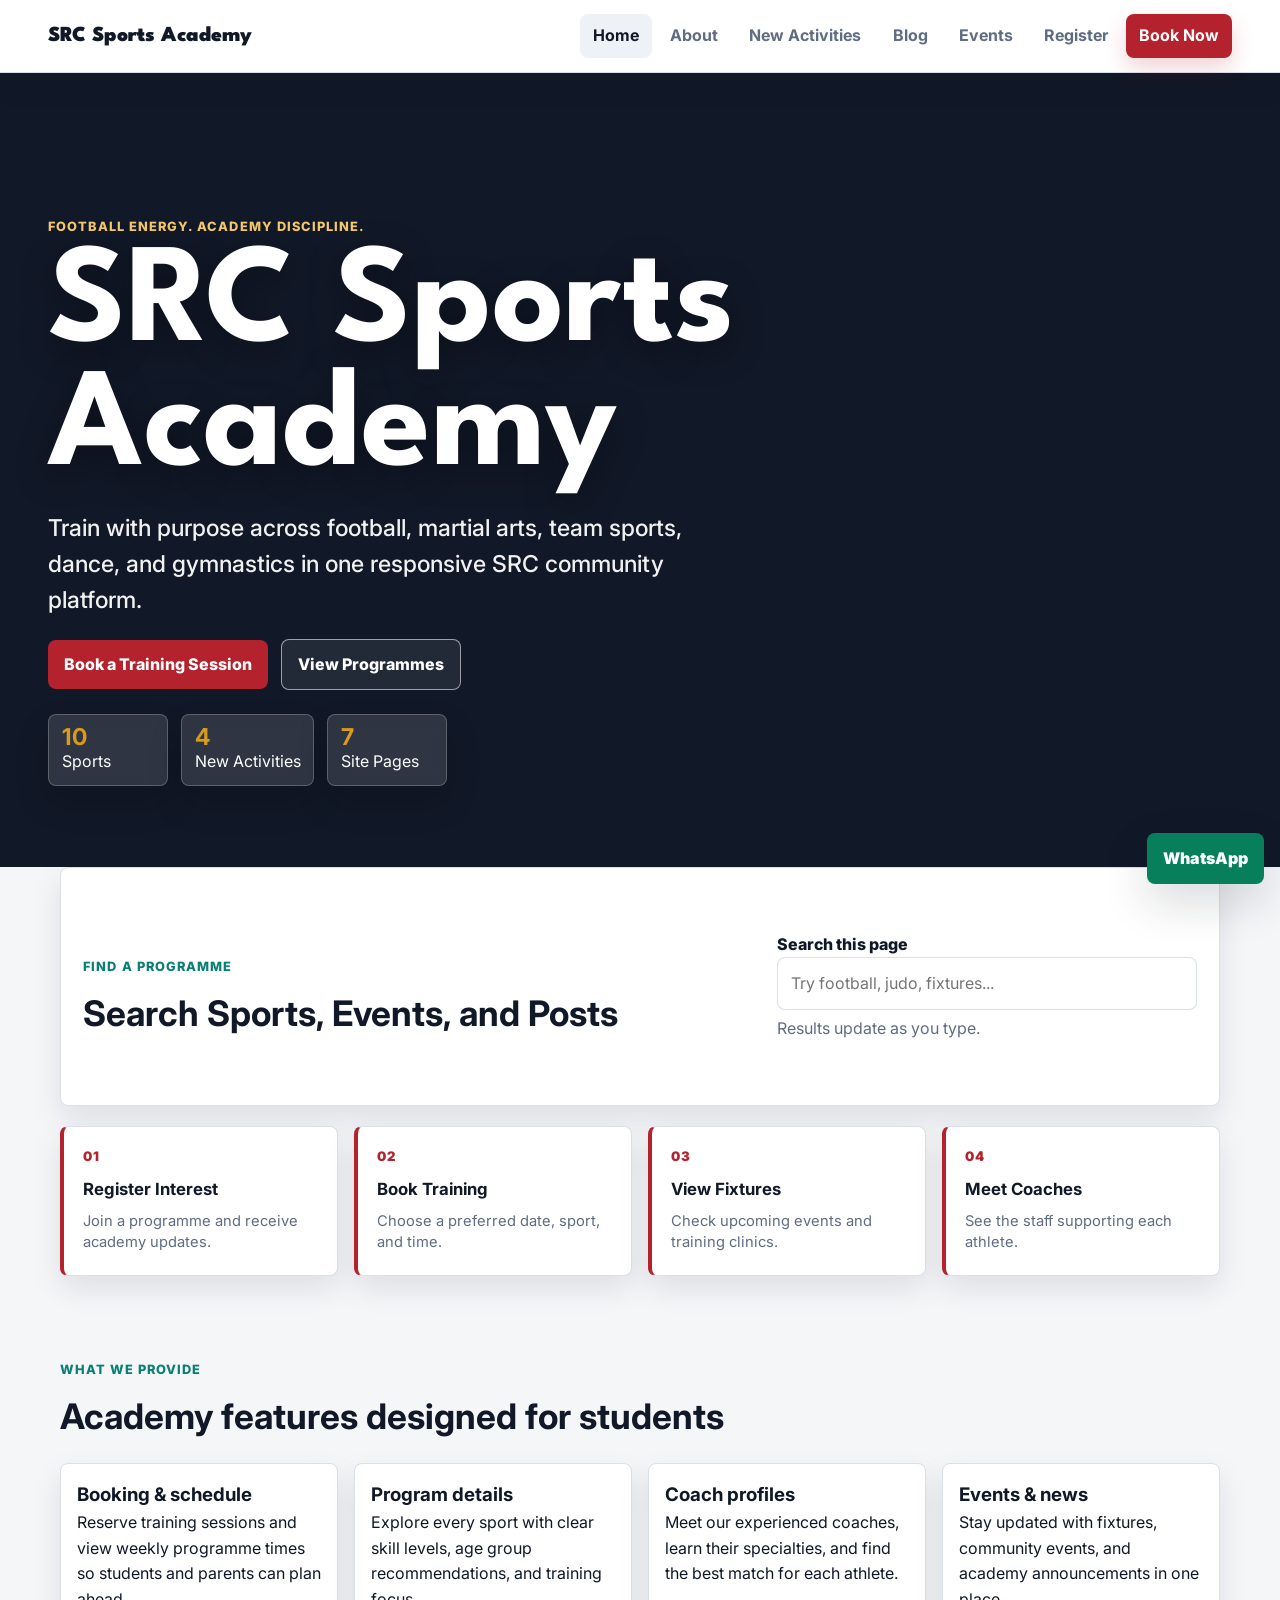
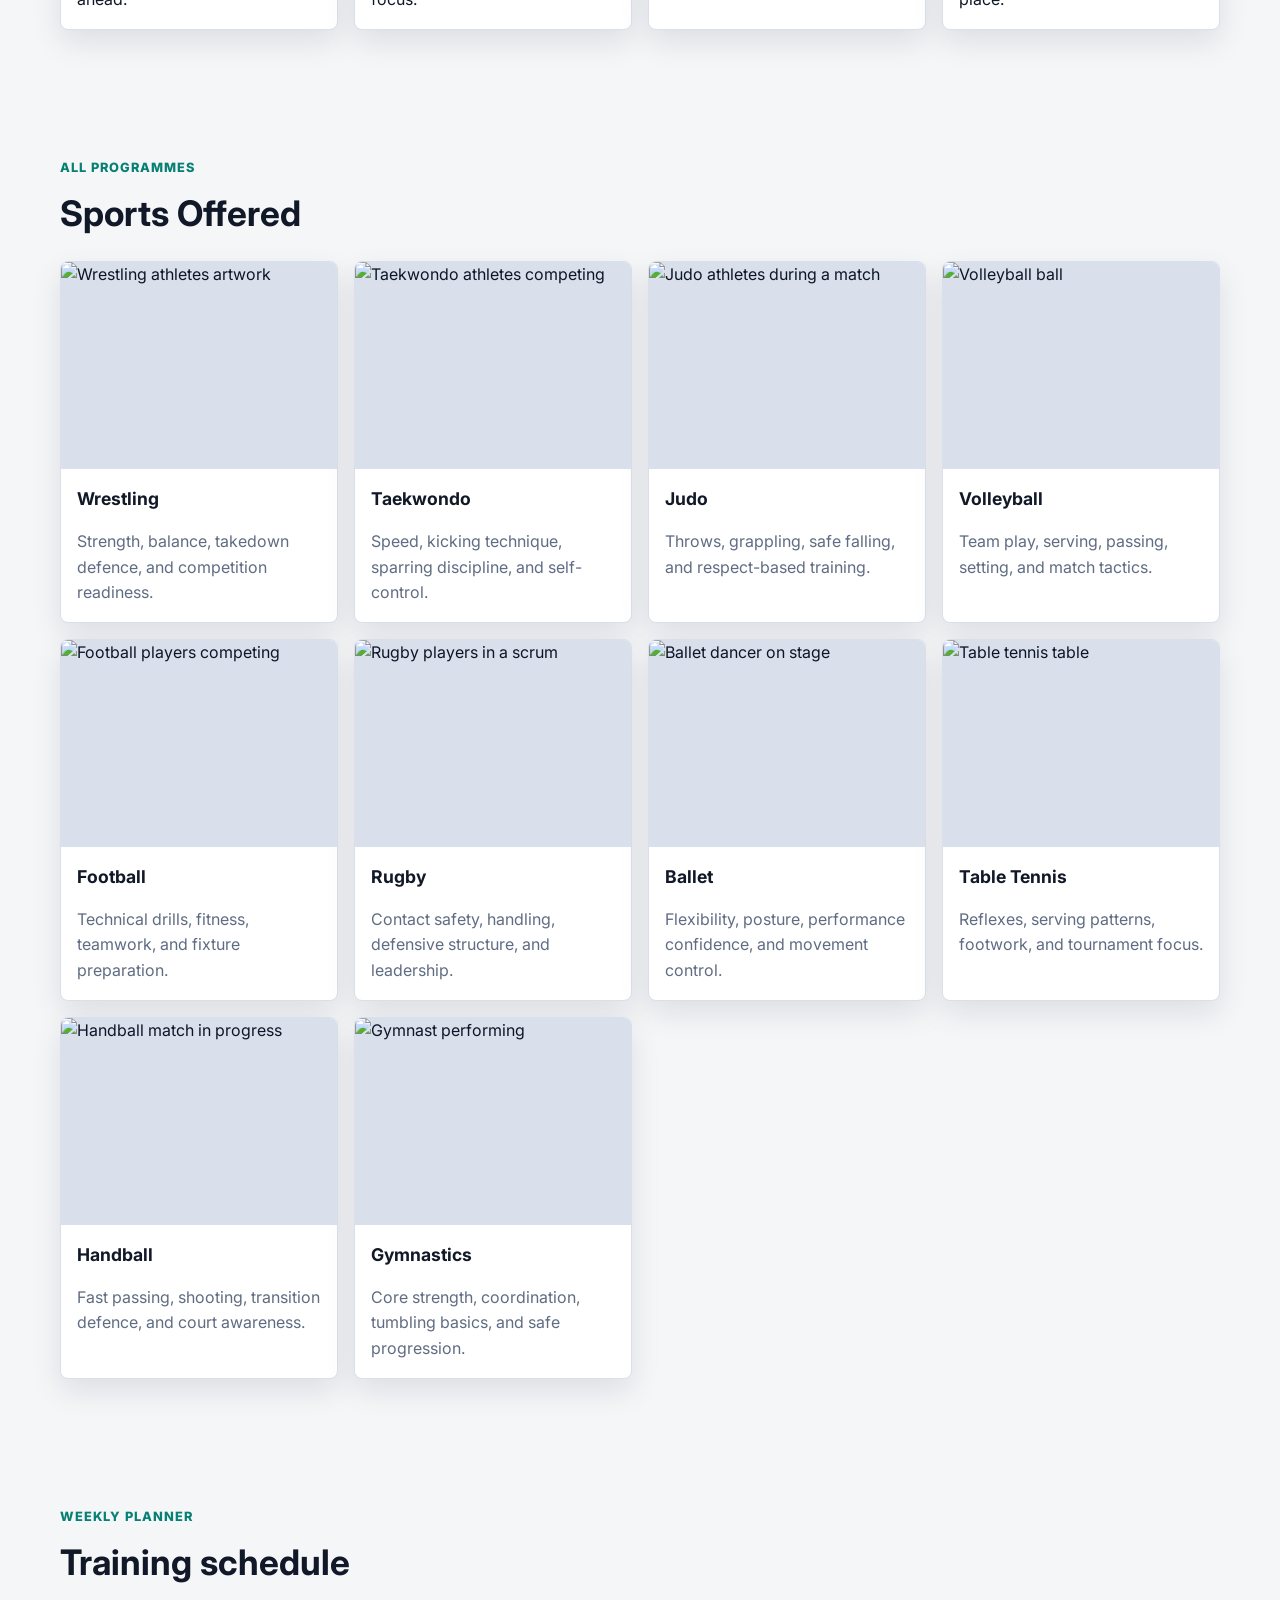
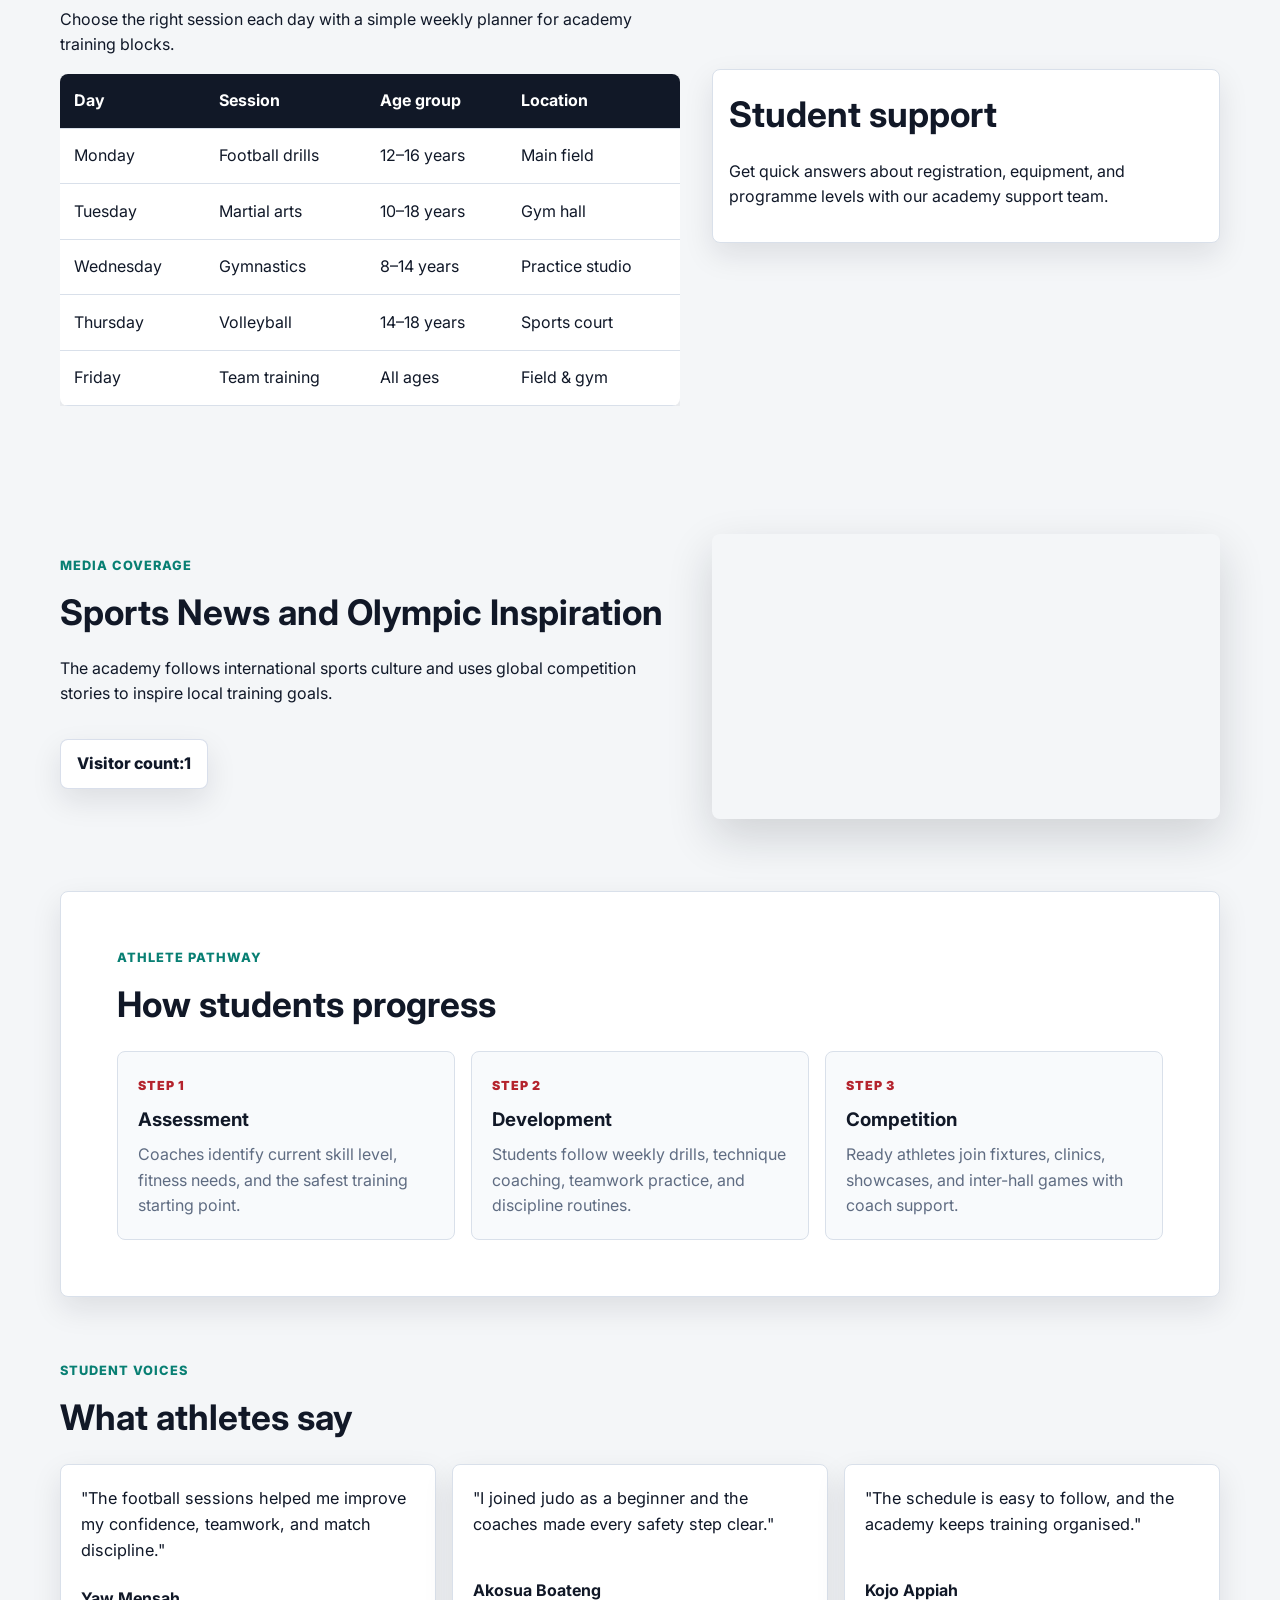
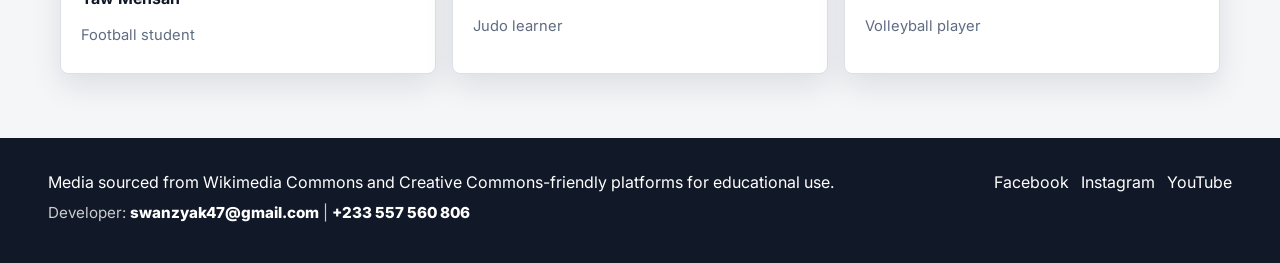
==== commit bef73c34: "Refresh home page design and features" ====
--- a/index.html
+++ b/index.html
@@ -52,6 +52,29 @@
       </div>
     </section>
 
+    <section class="section quick-actions" aria-label="Quick academy actions">
+      <a class="quick-action searchable" href="register.html">
+        <span>01</span>
+        <strong>Register Interest</strong>
+        <small>Join a programme and receive academy updates.</small>
+      </a>
+      <a class="quick-action searchable" href="booking.html">
+        <span>02</span>
+        <strong>Book Training</strong>
+        <small>Choose a preferred date, sport, and time.</small>
+      </a>
+      <a class="quick-action searchable" href="events.html">
+        <span>03</span>
+        <strong>View Fixtures</strong>
+        <small>Check upcoming events and training clinics.</small>
+      </a>
+      <a class="quick-action searchable" href="about.html">
+        <span>04</span>
+        <strong>Meet Coaches</strong>
+        <small>See the staff supporting each athlete.</small>
+      </a>
+    </section>
+
     <section class="section" aria-labelledby="features-title">
       <div class="section-heading">
         <p class="eyebrow">What we provide</p>
@@ -201,6 +224,54 @@
       </div>
       <div class="media-frame">
         <iframe title="Olympics sports video" src="https://www.youtube.com/embed/cSp1dM2Vj48" allowfullscreen></iframe>
+      </div>
+    </section>
+
+    <section class="section pathway-section" aria-labelledby="pathway-title">
+      <div class="section-heading">
+        <p class="eyebrow">Athlete pathway</p>
+        <h2 id="pathway-title">How students progress</h2>
+      </div>
+      <div class="pathway-grid">
+        <article class="pathway-step searchable">
+          <span>Step 1</span>
+          <h3>Assessment</h3>
+          <p>Coaches identify current skill level, fitness needs, and the safest training starting point.</p>
+        </article>
+        <article class="pathway-step searchable">
+          <span>Step 2</span>
+          <h3>Development</h3>
+          <p>Students follow weekly drills, technique coaching, teamwork practice, and discipline routines.</p>
+        </article>
+        <article class="pathway-step searchable">
+          <span>Step 3</span>
+          <h3>Competition</h3>
+          <p>Ready athletes join fixtures, clinics, showcases, and inter-hall games with coach support.</p>
+        </article>
+      </div>
+    </section>
+
+    <section class="section" aria-labelledby="testimonials-title">
+      <div class="section-heading">
+        <p class="eyebrow">Student voices</p>
+        <h2 id="testimonials-title">What athletes say</h2>
+      </div>
+      <div class="card-grid three-column">
+        <article class="testimonial-card searchable">
+          <p>"The football sessions helped me improve my confidence, teamwork, and match discipline."</p>
+          <strong>Yaw Mensah</strong>
+          <span>Football student</span>
+        </article>
+        <article class="testimonial-card searchable">
+          <p>"I joined judo as a beginner and the coaches made every safety step clear."</p>
+          <strong>Akosua Boateng</strong>
+          <span>Judo learner</span>
+        </article>
+        <article class="testimonial-card searchable">
+          <p>"The schedule is easy to follow, and the academy keeps training organised."</p>
+          <strong>Kojo Appiah</strong>
+          <span>Volleyball player</span>
+        </article>
       </div>
     </section>
   </main>
@@ -217,6 +288,8 @@
     </div>
   </footer>
 
+  <a class="whatsapp-float" href="https://wa.me/233557560806" aria-label="Chat with SRC Sports Academy on WhatsApp">WhatsApp</a>
+
   <script src="https://code.jquery.com/jquery-3.7.1.min.js"></script>
   <script src="javascript/app.js"></script>
 </body>
--- a/css/styles.css
+++ b/css/styles.css
@@ -2,22 +2,19 @@
 
 :root {
   --ink: #101828;
-  --navy: #14213d;
+  --navy: #111827;
   --muted: #5f6c82;
-  --paper: #f6f8fb;
+  --paper: #f4f6f8;
   --panel: #ffffff;
-  --panel-soft: rgba(255, 255, 255, 0.86);
-  --line: #d7deea;
-  --accent: #d62839;
-  --accent-dark: #9f1d2b;
-  --gold: #f7b731;
-  --green: #0f9f8f;
-  --sky: #2f80ed;
-  --shadow: 0 18px 45px rgba(16, 24, 40, 0.12);
-  --shadow-strong: 0 24px 70px rgba(16, 24, 40, 0.2);
-  --heading-gradient: linear-gradient(120deg, #101828 0%, #174ea6 48%, #0f9f8f 100%);
-  --hero-gradient: linear-gradient(120deg, #ffffff 0%, #f7b731 45%, #80e8dc 100%);
-  --button-gradient: linear-gradient(135deg, #d62839, #f7b731);
+  --panel-soft: #ffffff;
+  --line: #d9e0ea;
+  --accent: #b4232d;
+  --accent-dark: #8f1d26;
+  --gold: #d99a20;
+  --green: #087f73;
+  --sky: #2563eb;
+  --shadow: 0 12px 30px rgba(16, 24, 40, 0.1);
+  --shadow-strong: 0 18px 46px rgba(16, 24, 40, 0.16);
 }
 
 * {
@@ -34,9 +31,7 @@
   line-height: 1.6;
   color: var(--ink);
   overflow-x: hidden;
-  background:
-    linear-gradient(180deg, rgba(247, 183, 49, 0.12), rgba(47, 128, 237, 0.06) 30%, rgba(15, 159, 143, 0.08) 70%, rgba(246, 248, 251, 1)),
-    var(--paper);
+  background: var(--paper);
 }
 
 img,
@@ -78,10 +73,9 @@
   justify-content: space-between;
   gap: 1rem;
   padding: 0.9rem clamp(1rem, 4vw, 3rem);
-  background: rgba(255, 255, 255, 0.9);
-  border-bottom: 1px solid rgba(215, 222, 234, 0.9);
+  background: #ffffff;
+  border-bottom: 1px solid var(--line);
   box-shadow: 0 10px 30px rgba(16, 24, 40, 0.08);
-  backdrop-filter: blur(16px);
 }
 
 .brand {
@@ -89,10 +83,7 @@
   font-size: 1.34rem;
   font-weight: 900;
   text-decoration: none;
-  color: transparent;
-  background: var(--heading-gradient);
-  background-clip: text;
-  -webkit-background-clip: text;
+  color: var(--navy);
 }
 
 .site-nav {
@@ -113,7 +104,7 @@
 
 .site-nav a:hover,
 .site-nav a.active {
-  background: linear-gradient(135deg, rgba(47, 128, 237, 0.12), rgba(15, 159, 143, 0.12));
+  background: #eef2f7;
   color: var(--ink);
 }
 
@@ -123,14 +114,14 @@
 
 .site-nav .book-link {
   color: #ffffff;
-  background: var(--button-gradient);
-  box-shadow: 0 10px 22px rgba(214, 40, 57, 0.24);
+  background: var(--accent);
+  box-shadow: 0 10px 22px rgba(180, 35, 45, 0.2);
 }
 
 .site-nav .book-link:hover,
 .site-nav .book-link.active {
   color: #ffffff;
-  background: linear-gradient(135deg, var(--accent-dark), #d48605);
+  background: var(--accent-dark);
 }
 
 .nav-toggle {
@@ -157,8 +148,8 @@
   position: absolute;
   inset: 0;
   background:
-    linear-gradient(90deg, rgba(8, 16, 35, 0.94), rgba(20, 33, 61, 0.62) 52%, rgba(20, 33, 61, 0.18)),
-    linear-gradient(0deg, rgba(8, 16, 35, 0.82), rgba(8, 16, 35, 0.08) 48%);
+    linear-gradient(90deg, rgba(17, 24, 39, 0.96), rgba(17, 24, 39, 0.72) 54%, rgba(17, 24, 39, 0.32)),
+    linear-gradient(0deg, rgba(17, 24, 39, 0.86), rgba(17, 24, 39, 0.12) 48%);
 }
 
 .hero-video {
@@ -197,10 +188,7 @@
 
 .hero h1 {
   max-width: 920px;
-  color: transparent;
-  background: var(--hero-gradient);
-  background-clip: text;
-  -webkit-background-clip: text;
+  color: #ffffff;
   text-shadow: 0 10px 34px rgba(0, 0, 0, 0.35);
 }
 
@@ -208,10 +196,7 @@
 .section-heading h2,
 .section h2,
 .search-panel h2 {
-  color: transparent;
-  background: var(--heading-gradient);
-  background-clip: text;
-  -webkit-background-clip: text;
+  color: var(--navy);
 }
 
 .page-hero h1 {
@@ -239,7 +224,7 @@
 }
 
 .hero .eyebrow {
-  color: var(--gold);
+  color: #f4c76a;
 }
 
 .primary-button {
@@ -251,7 +236,7 @@
   border-radius: 8px;
   padding: 0.75rem 1rem;
   color: #ffffff;
-  background: var(--button-gradient);
+  background: var(--accent);
   text-decoration: none;
   font-weight: 800;
   cursor: pointer;
@@ -259,7 +244,7 @@
 }
 
 .primary-button:hover {
-  background: linear-gradient(135deg, var(--accent-dark), #d48605);
+  background: var(--accent-dark);
   transform: translateY(-1px);
   box-shadow: var(--shadow);
 }
@@ -337,19 +322,13 @@
 
 .page-hero {
   position: relative;
-  border-bottom: 1px solid rgba(215, 222, 234, 0.9);
-  background: radial-gradient(circle at top left, rgba(247, 183, 49, 0.18), transparent 32%),
-    radial-gradient(circle at bottom right, rgba(47, 128, 237, 0.12), transparent 28%),
-    linear-gradient(180deg, rgba(255, 255, 255, 0.92), rgba(255, 255, 255, 0.88));
+  border-bottom: 1px solid var(--line);
+  background: #ffffff;
   overflow: hidden;
 }
 
 .page-hero::before {
-  content: "";
-  position: absolute;
-  inset: 0;
-  background: radial-gradient(circle at center, rgba(20, 33, 61, 0.04), transparent 45%);
-  pointer-events: none;
+  content: none;
 }
 
 .page-hero * {
@@ -357,10 +336,10 @@
 }
 
 .feature-card {
-  background: linear-gradient(180deg, rgba(255, 255, 255, 0.98), rgba(249, 252, 255, 0.95));
-  border: 1px solid rgba(215, 222, 234, 0.9);
-  border-radius: 16px;
-  box-shadow: 0 18px 40px rgba(16, 24, 40, 0.08);
+  background: #ffffff;
+  border: 1px solid var(--line);
+  border-radius: 8px;
+  box-shadow: var(--shadow);
   padding: 1.5rem;
 }
 
@@ -412,11 +391,10 @@
   gap: 1rem;
   align-items: end;
   padding-inline: clamp(1rem, 3vw, 1.4rem);
-  border: 1px solid rgba(215, 222, 234, 0.86);
+  border: 1px solid var(--line);
   border-radius: 8px;
   background: var(--panel-soft);
   box-shadow: var(--shadow);
-  backdrop-filter: blur(14px);
 }
 
 .search-label {
@@ -462,6 +440,53 @@
   min-width: 0;
 }
 
+.quick-actions {
+  display: grid;
+  grid-template-columns: repeat(4, minmax(0, 1fr));
+  gap: 1rem;
+  padding-top: 1.25rem;
+  padding-bottom: 1.25rem;
+}
+
+.quick-action {
+  display: grid;
+  gap: 0.35rem;
+  min-height: 150px;
+  padding: 1.2rem;
+  color: var(--ink);
+  text-decoration: none;
+  background: #ffffff;
+  border: 1px solid var(--line);
+  border-left: 4px solid var(--accent);
+  border-radius: 8px;
+  box-shadow: var(--shadow);
+  transition: border-color 0.2s ease, box-shadow 0.2s ease, transform 0.2s ease;
+}
+
+.quick-action:hover {
+  border-color: #c5cedb;
+  box-shadow: var(--shadow-strong);
+  transform: translateY(-2px);
+}
+
+.quick-action span {
+  color: var(--accent);
+  font-size: 0.82rem;
+  font-weight: 900;
+  letter-spacing: 0.08em;
+}
+
+.quick-action strong {
+  color: var(--navy);
+  font-size: 1.05rem;
+}
+
+.quick-action small {
+  color: var(--muted);
+  font-size: 0.92rem;
+  line-height: 1.45;
+}
+
 .two-column {
   grid-template-columns: repeat(2, minmax(0, 1fr));
 }
@@ -476,8 +501,8 @@
 .post-card,
 .question-card,
 .notice-box {
-  background: linear-gradient(180deg, rgba(255, 255, 255, 0.97), rgba(249, 252, 255, 0.93));
-  border: 1px solid rgba(215, 222, 234, 0.9);
+  background: #ffffff;
+  border: 1px solid var(--line);
   border-radius: 8px;
   box-shadow: var(--shadow);
 }
@@ -537,6 +562,77 @@
   min-width: 0;
 }
 
+.pathway-section {
+  padding: clamp(2rem, 5vw, 3.5rem);
+  background: #ffffff;
+  border: 1px solid var(--line);
+  border-radius: 8px;
+  box-shadow: var(--shadow);
+}
+
+.pathway-grid {
+  display: grid;
+  grid-template-columns: repeat(3, minmax(0, 1fr));
+  gap: 1rem;
+}
+
+.pathway-step {
+  padding: 1.25rem;
+  border: 1px solid var(--line);
+  border-radius: 8px;
+  background: #f8fafc;
+}
+
+.pathway-step span {
+  color: var(--accent);
+  font-size: 0.78rem;
+  font-weight: 900;
+  letter-spacing: 0.08em;
+  text-transform: uppercase;
+}
+
+.pathway-step h3,
+.pathway-step p,
+.testimonial-card p {
+  margin: 0;
+}
+
+.pathway-step h3 {
+  margin-top: 0.45rem;
+  color: var(--navy);
+}
+
+.pathway-step p {
+  margin-top: 0.45rem;
+  color: var(--muted);
+}
+
+.testimonial-card {
+  display: grid;
+  gap: 0.75rem;
+  min-height: 210px;
+  padding: 1.25rem;
+  background: #ffffff;
+  border: 1px solid var(--line);
+  border-radius: 8px;
+  box-shadow: var(--shadow);
+}
+
+.testimonial-card p {
+  color: var(--ink);
+  font-size: 1.02rem;
+}
+
+.testimonial-card strong {
+  align-self: end;
+  color: var(--navy);
+}
+
+.testimonial-card span {
+  color: var(--muted);
+  font-size: 0.92rem;
+}
+
 .media-frame iframe {
   width: 100%;
   aspect-ratio: 16 / 9;
@@ -550,7 +646,7 @@
   border: 1px solid rgba(215, 222, 234, 0.95);
   border-radius: 8px;
   padding: 0.7rem 1rem;
-  background: linear-gradient(135deg, #ffffff, #eefaf8);
+  background: #ffffff;
   font-weight: 800;
   box-shadow: var(--shadow);
 }
@@ -562,7 +658,7 @@
 }
 
 .academy-form {
-  background: linear-gradient(180deg, #ffffff, #f9fcff);
+  background: #ffffff;
   border: 1px solid rgba(215, 222, 234, 0.95);
   border-radius: 8px;
   padding: clamp(1rem, 3vw, 1.6rem);
@@ -588,7 +684,7 @@
   border: 1px dashed var(--green);
   border-radius: 8px;
   padding: 1rem;
-  background: linear-gradient(135deg, #eefaf8, #fff8e7);
+  background: #f8fafc;
 }
 
 .forum-panel {
@@ -631,7 +727,7 @@
 }
 
 th {
-  background: linear-gradient(135deg, var(--navy), #174ea6);
+  background: var(--navy);
   color: #ffffff;
 }
 
@@ -646,13 +742,33 @@
   flex-wrap: wrap;
   padding: 2rem clamp(1rem, 4vw, 3rem);
   color: #ffffff;
-  background:
-    linear-gradient(135deg, rgba(16, 24, 40, 0.98), rgba(20, 33, 61, 0.98) 45%, rgba(15, 159, 143, 0.88)),
-    var(--navy);
+  background: var(--navy);
 }
 
 .site-footer p {
   margin: 0 0 0.35rem;
+}
+
+.whatsapp-float {
+  position: fixed;
+  right: 1rem;
+  bottom: 1rem;
+  z-index: 25;
+  display: inline-flex;
+  align-items: center;
+  justify-content: center;
+  min-height: 48px;
+  padding: 0.8rem 1rem;
+  color: #ffffff;
+  background: #087f5b;
+  border-radius: 8px;
+  box-shadow: var(--shadow-strong);
+  font-weight: 900;
+  text-decoration: none;
+}
+
+.whatsapp-float:hover {
+  background: #066c4e;
 }
 
 .developer-credit {
@@ -713,6 +829,11 @@
   .search-panel,
   .split-section {
     grid-template-columns: 1fr;
+  }
+
+  .quick-actions,
+  .pathway-grid {
+    grid-template-columns: repeat(2, minmax(0, 1fr));
   }
 }
 
@@ -797,7 +918,9 @@
 
   .card-grid,
   .two-column,
-  .three-column {
+  .three-column,
+  .quick-actions,
+  .pathway-grid {
     grid-template-columns: 1fr;
   }
 
@@ -813,6 +936,7 @@
   .site-footer {
     display: grid;
     gap: 1.5rem;
+    padding-bottom: 5rem;
   }
 }
 
@@ -862,6 +986,21 @@
     width: min(100% - 1.5rem, 1160px);
   }
 
+  .quick-action,
+  .pathway-step,
+  .testimonial-card {
+    padding: 1rem;
+  }
+
+  .pathway-section {
+    padding: 1rem;
+  }
+
+  .whatsapp-float {
+    right: 0.75rem;
+    bottom: 0.75rem;
+  }
+
   table {
     min-width: 560px;
   }
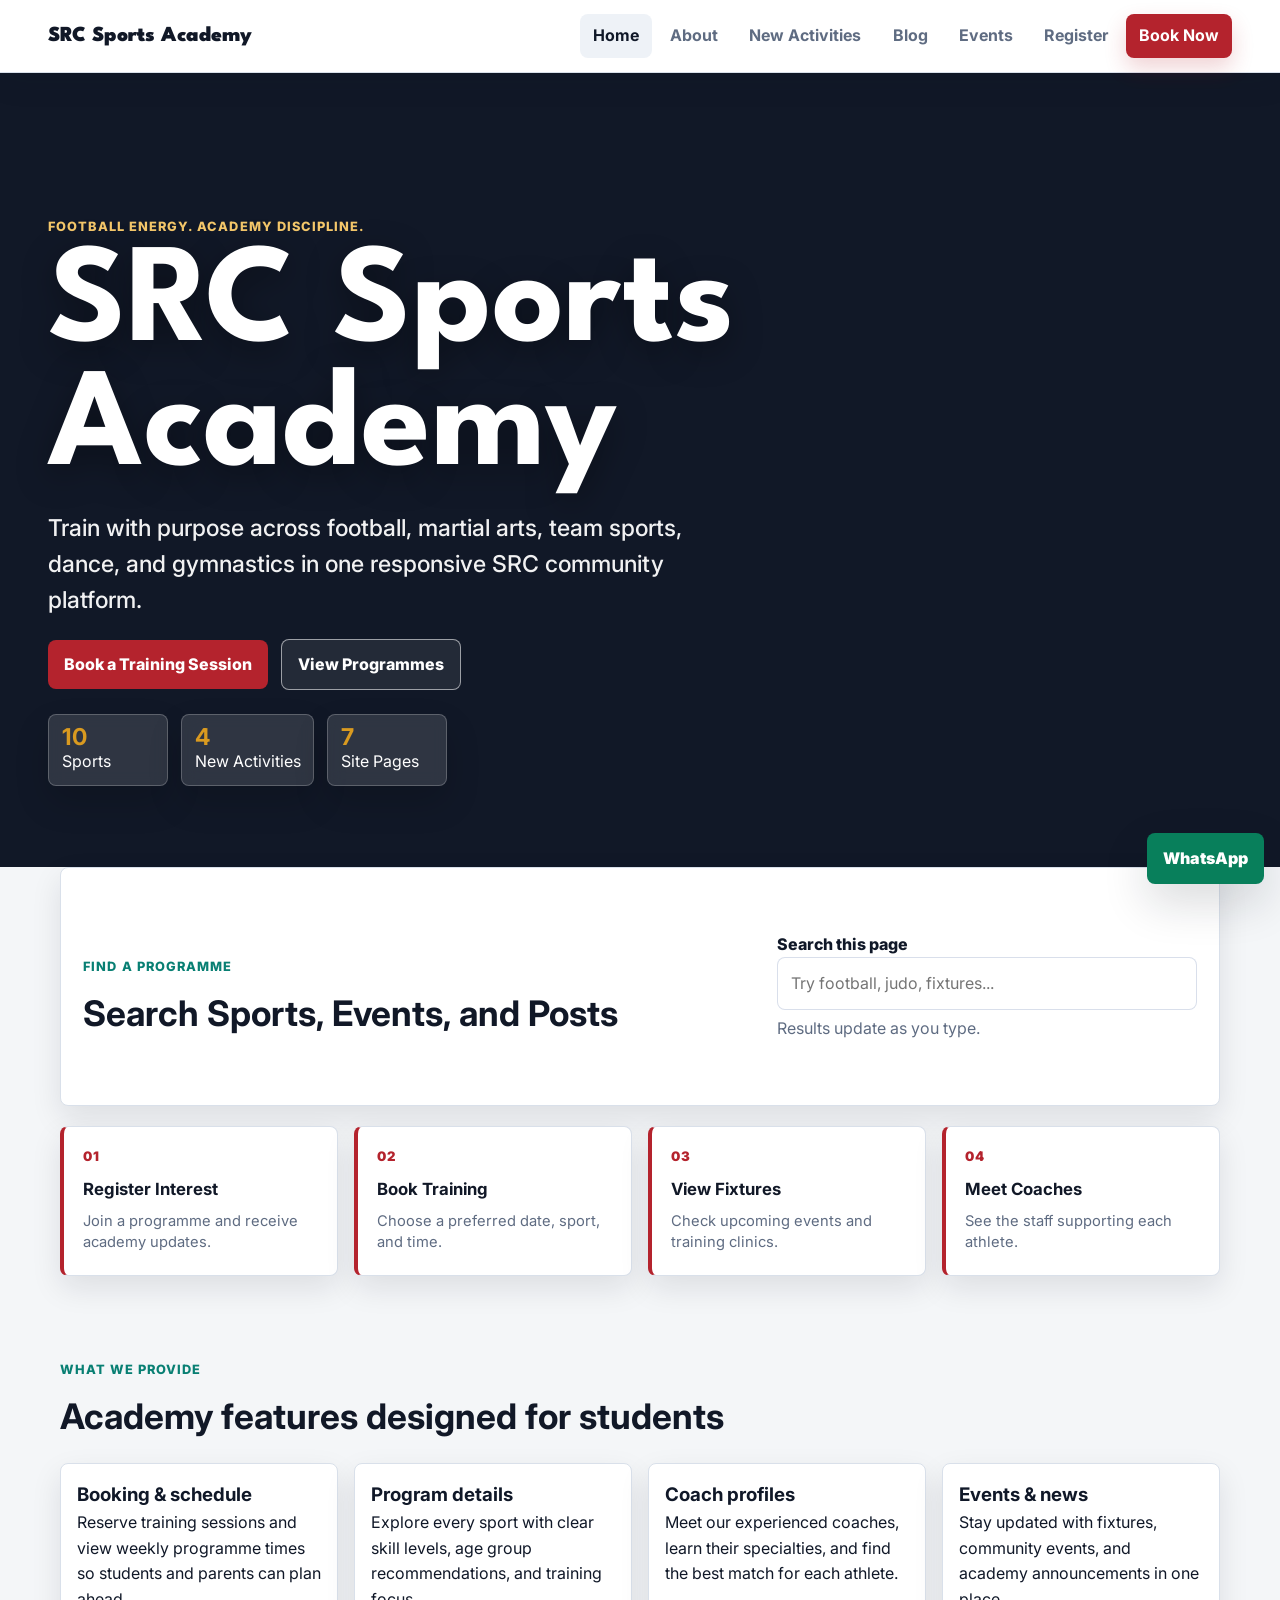
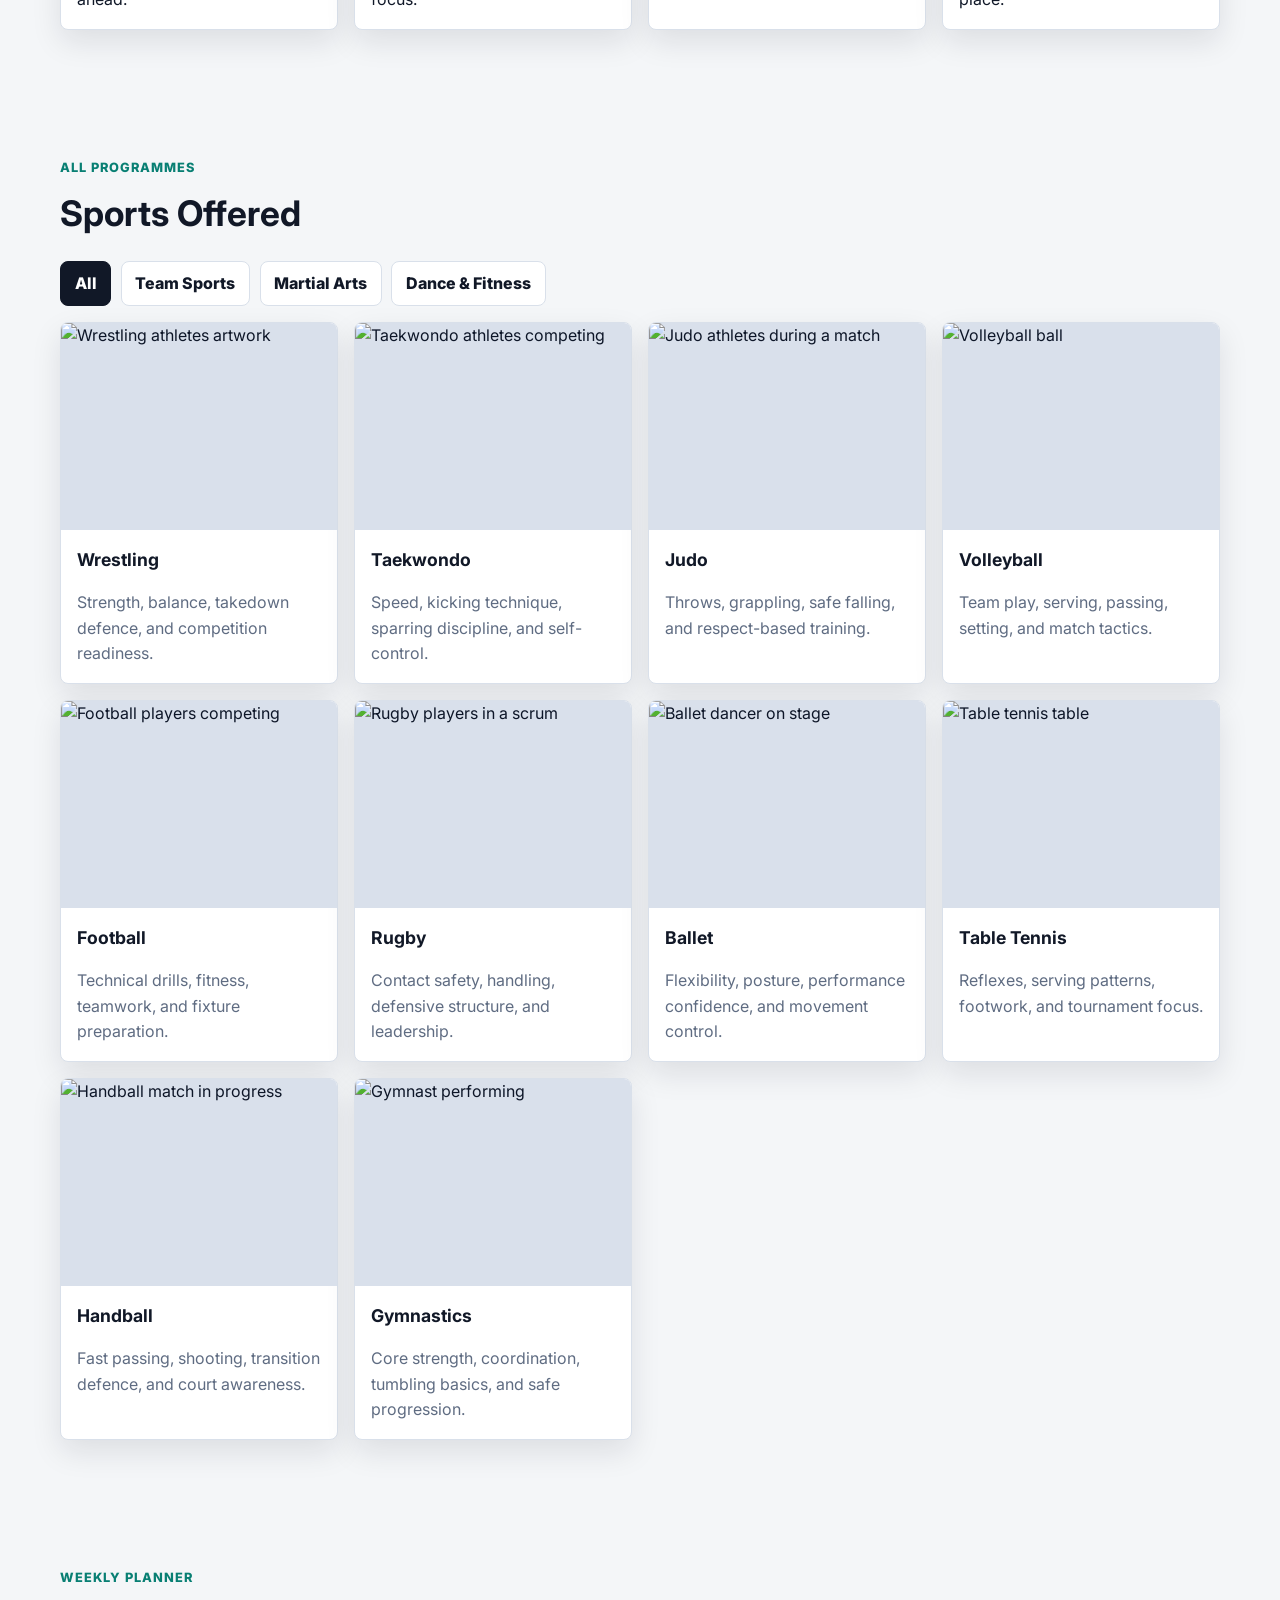
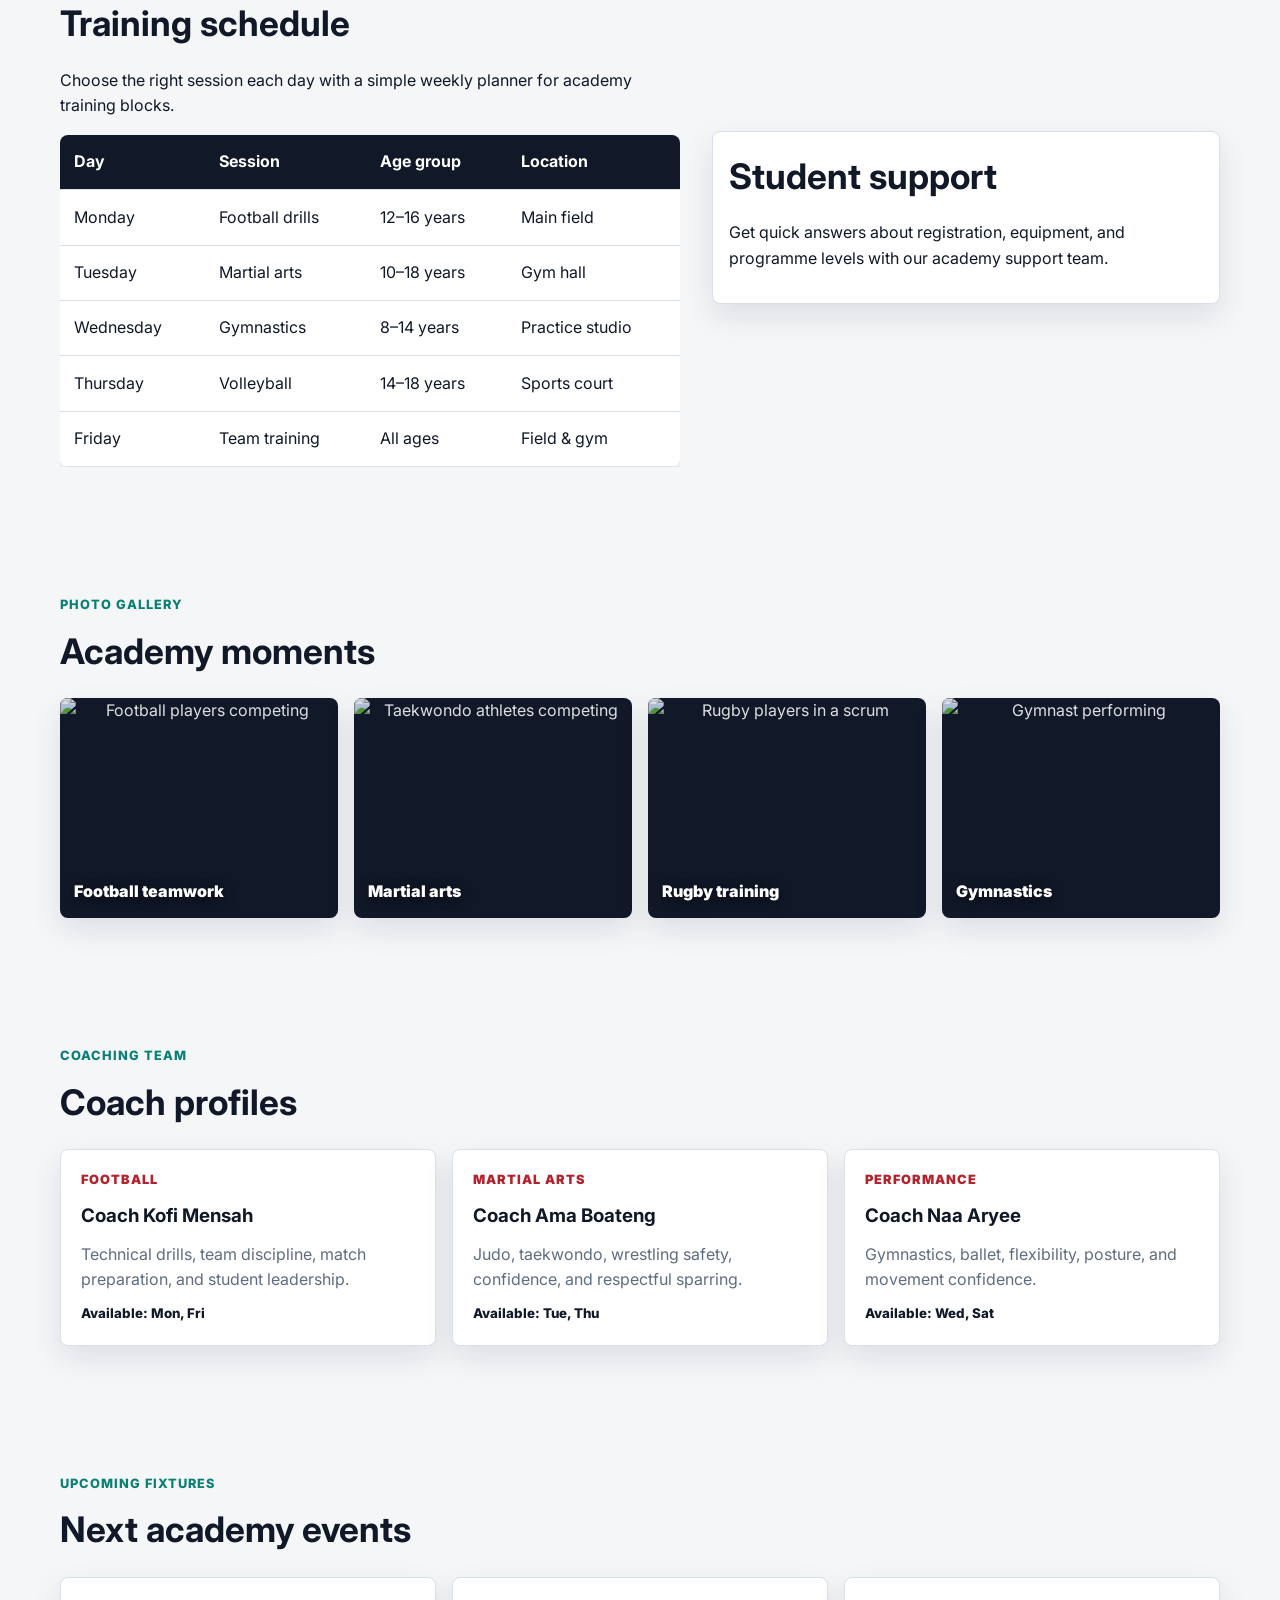
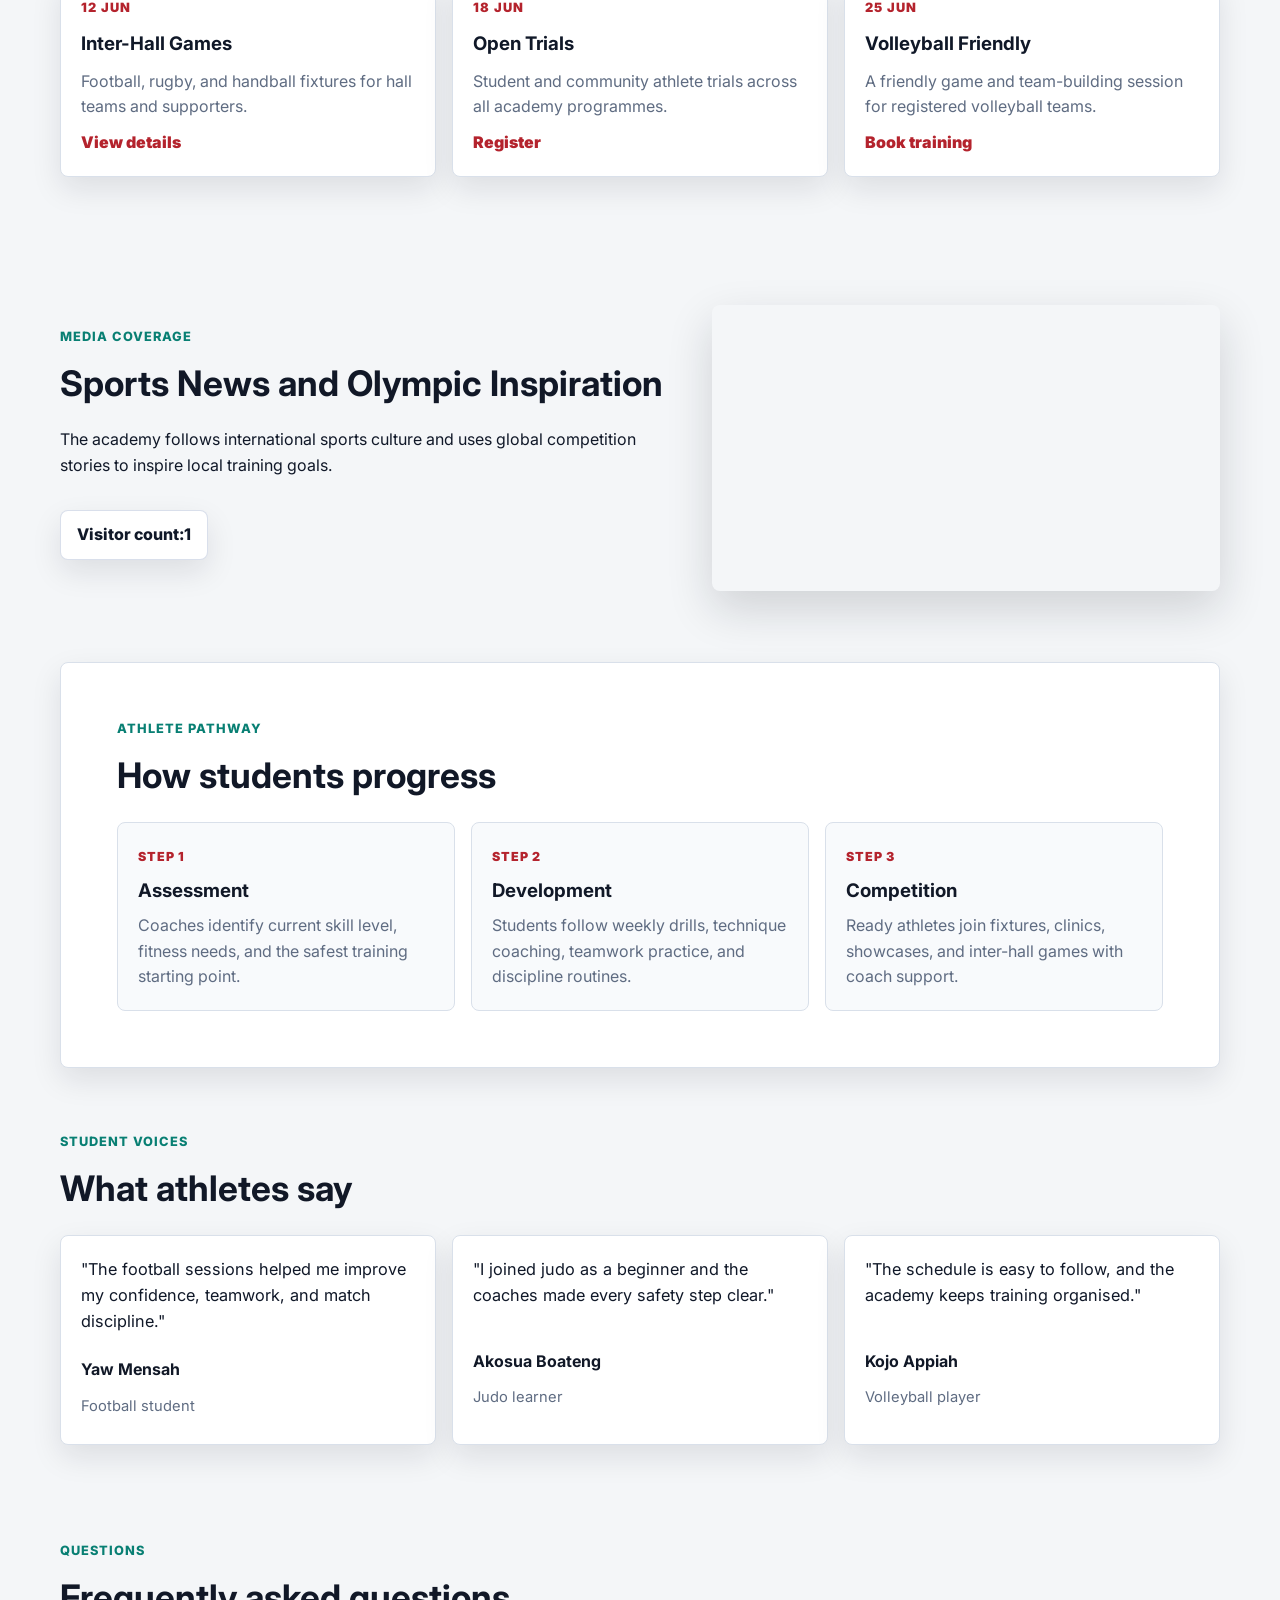
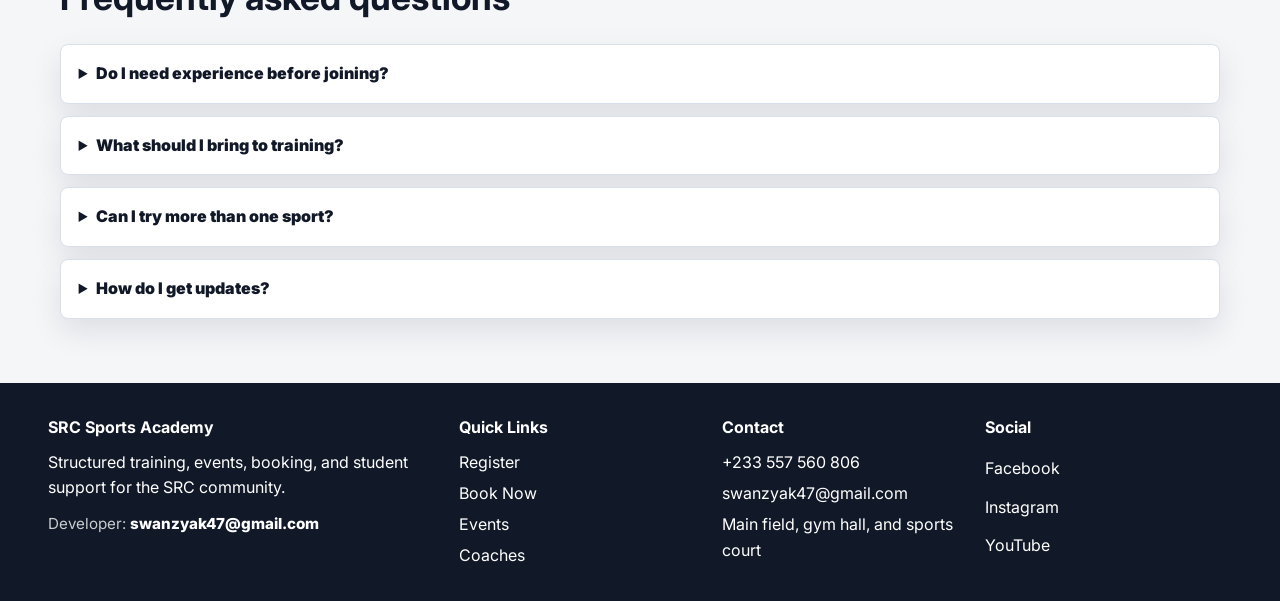
==== commit 6e4a2a58: "Add home page feature sections" ====
--- a/index.html
+++ b/index.html
@@ -23,7 +23,7 @@
 
   <main>
     <section class="hero" aria-label="Academy introduction">
-      <iframe class="hero-video" src="https://www.youtube.com/embed/DXtHtumFzkw" title="SRC Sports Academy video" frameborder="0" allow="accelerometer; autoplay; clipboard-write; encrypted-media; gyroscope; picture-in-picture" allowfullscreen></iframe>
+      <iframe class="hero-video" src="https://www.youtube.com/embed/lY6KWl1llGw?autoplay=1&mute=1&controls=0&loop=1&playlist=lY6KWl1llGw&playsinline=1&rel=0&modestbranding=1" title="Football match highlights playing in the background" frameborder="0" allow="autoplay; encrypted-media; picture-in-picture" allowfullscreen></iframe>
       <div class="hero-overlay">
         <p class="eyebrow">Football energy. Academy discipline.</p>
         <h1>SRC Sports Academy</h1>
@@ -105,53 +105,59 @@
         <p class="eyebrow">All programmes</p>
         <h2 id="sports-title">Sports Offered</h2>
       </div>
+      <div class="filter-bar" aria-label="Programme filters">
+        <button class="filter-button active" type="button" data-filter="all">All</button>
+        <button class="filter-button" type="button" data-filter="team">Team Sports</button>
+        <button class="filter-button" type="button" data-filter="martial">Martial Arts</button>
+        <button class="filter-button" type="button" data-filter="performance">Dance & Fitness</button>
+      </div>
       <div class="card-grid sports-grid">
-        <article class="sport-card searchable">
+        <article class="sport-card searchable" data-category="martial">
           <img src="https://upload.wikimedia.org/wikipedia/commons/thumb/0/09/Beni_Hassan_tomb_15_wrestling_detail.jpg/960px-Beni_Hassan_tomb_15_wrestling_detail.jpg" alt="Wrestling athletes artwork">
           <h3>Wrestling</h3>
           <p>Strength, balance, takedown defence, and competition readiness.</p>
         </article>
-        <article class="sport-card searchable">
+        <article class="sport-card searchable" data-category="martial">
           <img src="https://upload.wikimedia.org/wikipedia/commons/thumb/3/30/COOK_%28GBR%29_VS_ZHU_%28CHN%29_BM_-80KGM12.JPG/960px-COOK_%28GBR%29_VS_ZHU_%28CHN%29_BM_-80KGM12.JPG" alt="Taekwondo athletes competing">
           <h3>Taekwondo</h3>
           <p>Speed, kicking technique, sparring discipline, and self-control.</p>
         </article>
-        <article class="sport-card searchable">
+        <article class="sport-card searchable" data-category="martial">
           <img src="https://commons.wikimedia.org/wiki/Special:FilePath/A_judo_competition_(FL61747664).jpg?width=960" alt="Judo athletes during a match">
           <h3>Judo</h3>
           <p>Throws, grappling, safe falling, and respect-based training.</p>
         </article>
-        <article class="sport-card searchable">
+        <article class="sport-card searchable" data-category="team">
           <img src="https://upload.wikimedia.org/wikipedia/commons/a/a6/Beach_volleyball_ball.png" alt="Volleyball ball">
           <h3>Volleyball</h3>
           <p>Team play, serving, passing, setting, and match tactics.</p>
         </article>
-        <article class="sport-card searchable">
+        <article class="sport-card searchable" data-category="team">
           <img src="https://upload.wikimedia.org/wikipedia/commons/thumb/4/42/Football_in_Bloomington%2C_Indiana%2C_1995.jpg/960px-Football_in_Bloomington%2C_Indiana%2C_1995.jpg" alt="Football players competing">
           <h3>Football</h3>
           <p>Technical drills, fitness, teamwork, and fixture preparation.</p>
         </article>
-        <article class="sport-card searchable">
+        <article class="sport-card searchable" data-category="team">
           <img src="https://upload.wikimedia.org/wikipedia/commons/thumb/1/1a/ST_vs_Gloucester_-_Match_-_23.JPG/960px-ST_vs_Gloucester_-_Match_-_23.JPG" alt="Rugby players in a scrum">
           <h3>Rugby</h3>
           <p>Contact safety, handling, defensive structure, and leadership.</p>
         </article>
-        <article class="sport-card searchable">
+        <article class="sport-card searchable" data-category="performance">
           <img src="https://upload.wikimedia.org/wikipedia/commons/thumb/7/7c/Darcey_Bussell%2C_curtain_call_for_Theme_and_Variations_2007.jpg/960px-Darcey_Bussell%2C_curtain_call_for_Theme_and_Variations_2007.jpg" alt="Ballet dancer on stage">
           <h3>Ballet</h3>
           <p>Flexibility, posture, performance confidence, and movement control.</p>
         </article>
-        <article class="sport-card searchable">
+        <article class="sport-card searchable" data-category="team">
           <img src="https://upload.wikimedia.org/wikipedia/commons/thumb/b/b6/Mesa_de_ping_pong%2C_Riesstr.%2C_M%C3%BAnich%2C_Alemania_2012-04-28%2C_DD_01.JPG/960px-Mesa_de_ping_pong%2C_Riesstr.%2C_M%C3%BAnich%2C_Alemania_2012-04-28%2C_DD_01.JPG" alt="Table tennis table">
           <h3>Table Tennis</h3>
           <p>Reflexes, serving patterns, footwork, and tournament focus.</p>
         </article>
-        <article class="sport-card searchable">
+        <article class="sport-card searchable" data-category="team">
           <img src="https://upload.wikimedia.org/wikipedia/commons/thumb/1/1d/CZE_vs_FRA_%2801%29_-_2010_European_Men%27s_Handball_Championship.jpg/960px-CZE_vs_FRA_%2801%29_-_2010_European_Men%27s_Handball_Championship.jpg" alt="Handball match in progress">
           <h3>Handball</h3>
           <p>Fast passing, shooting, transition defence, and court awareness.</p>
         </article>
-        <article class="sport-card searchable">
+        <article class="sport-card searchable" data-category="performance">
           <img src="https://upload.wikimedia.org/wikipedia/commons/d/d4/Gymnastics_brokenchopstick.jpg" alt="Gymnast performing">
           <h3>Gymnastics</h3>
           <p>Core strength, coordination, tumbling basics, and safe progression.</p>
@@ -215,6 +221,85 @@
       </aside>
     </section>
 
+    <section class="section" aria-labelledby="gallery-title">
+      <div class="section-heading">
+        <p class="eyebrow">Photo gallery</p>
+        <h2 id="gallery-title">Academy moments</h2>
+      </div>
+      <div class="gallery-grid">
+        <button class="gallery-card searchable" type="button" data-lightbox-src="https://upload.wikimedia.org/wikipedia/commons/thumb/4/42/Football_in_Bloomington%2C_Indiana%2C_1995.jpg/960px-Football_in_Bloomington%2C_Indiana%2C_1995.jpg" data-lightbox-caption="Football teamwork session">
+          <img src="https://upload.wikimedia.org/wikipedia/commons/thumb/4/42/Football_in_Bloomington%2C_Indiana%2C_1995.jpg/960px-Football_in_Bloomington%2C_Indiana%2C_1995.jpg" alt="Football players competing">
+          <span>Football teamwork</span>
+        </button>
+        <button class="gallery-card searchable" type="button" data-lightbox-src="https://upload.wikimedia.org/wikipedia/commons/thumb/3/30/COOK_%28GBR%29_VS_ZHU_%28CHN%29_BM_-80KGM12.JPG/960px-COOK_%28GBR%29_VS_ZHU_%28CHN%29_BM_-80KGM12.JPG" data-lightbox-caption="Martial arts discipline">
+          <img src="https://upload.wikimedia.org/wikipedia/commons/thumb/3/30/COOK_%28GBR%29_VS_ZHU_%28CHN%29_BM_-80KGM12.JPG/960px-COOK_%28GBR%29_VS_ZHU_%28CHN%29_BM_-80KGM12.JPG" alt="Taekwondo athletes competing">
+          <span>Martial arts</span>
+        </button>
+        <button class="gallery-card searchable" type="button" data-lightbox-src="https://upload.wikimedia.org/wikipedia/commons/thumb/1/1a/ST_vs_Gloucester_-_Match_-_23.JPG/960px-ST_vs_Gloucester_-_Match_-_23.JPG" data-lightbox-caption="Rugby match preparation">
+          <img src="https://upload.wikimedia.org/wikipedia/commons/thumb/1/1a/ST_vs_Gloucester_-_Match_-_23.JPG/960px-ST_vs_Gloucester_-_Match_-_23.JPG" alt="Rugby players in a scrum">
+          <span>Rugby training</span>
+        </button>
+        <button class="gallery-card searchable" type="button" data-lightbox-src="https://upload.wikimedia.org/wikipedia/commons/d/d4/Gymnastics_brokenchopstick.jpg" data-lightbox-caption="Gymnastics strength and balance">
+          <img src="https://upload.wikimedia.org/wikipedia/commons/d/d4/Gymnastics_brokenchopstick.jpg" alt="Gymnast performing">
+          <span>Gymnastics</span>
+        </button>
+      </div>
+    </section>
+
+    <section class="section" aria-labelledby="coach-title">
+      <div class="section-heading">
+        <p class="eyebrow">Coaching team</p>
+        <h2 id="coach-title">Coach profiles</h2>
+      </div>
+      <div class="card-grid three-column">
+        <article class="coach-card searchable">
+          <span>Football</span>
+          <h3>Coach Kofi Mensah</h3>
+          <p>Technical drills, team discipline, match preparation, and student leadership.</p>
+          <small>Available: Mon, Fri</small>
+        </article>
+        <article class="coach-card searchable">
+          <span>Martial Arts</span>
+          <h3>Coach Ama Boateng</h3>
+          <p>Judo, taekwondo, wrestling safety, confidence, and respectful sparring.</p>
+          <small>Available: Tue, Thu</small>
+        </article>
+        <article class="coach-card searchable">
+          <span>Performance</span>
+          <h3>Coach Naa Aryee</h3>
+          <p>Gymnastics, ballet, flexibility, posture, and movement confidence.</p>
+          <small>Available: Wed, Sat</small>
+        </article>
+      </div>
+    </section>
+
+    <section class="section" aria-labelledby="home-events-title">
+      <div class="section-heading">
+        <p class="eyebrow">Upcoming fixtures</p>
+        <h2 id="home-events-title">Next academy events</h2>
+      </div>
+      <div class="card-grid three-column">
+        <article class="event-card searchable">
+          <time datetime="2026-06-12">12 Jun</time>
+          <h3>Inter-Hall Games</h3>
+          <p>Football, rugby, and handball fixtures for hall teams and supporters.</p>
+          <a href="events.html">View details</a>
+        </article>
+        <article class="event-card searchable">
+          <time datetime="2026-06-18">18 Jun</time>
+          <h3>Open Trials</h3>
+          <p>Student and community athlete trials across all academy programmes.</p>
+          <a href="register.html">Register</a>
+        </article>
+        <article class="event-card searchable">
+          <time datetime="2026-06-25">25 Jun</time>
+          <h3>Volleyball Friendly</h3>
+          <p>A friendly game and team-building session for registered volleyball teams.</p>
+          <a href="booking.html">Book training</a>
+        </article>
+      </div>
+    </section>
+
     <section class="section split-section" aria-labelledby="media-title">
       <div>
         <p class="eyebrow">Media coverage</p>
@@ -274,14 +359,54 @@
         </article>
       </div>
     </section>
+
+    <section class="section faq-section" aria-labelledby="faq-title">
+      <div class="section-heading">
+        <p class="eyebrow">Questions</p>
+        <h2 id="faq-title">Frequently asked questions</h2>
+      </div>
+      <div class="faq-grid">
+        <details class="faq-item searchable">
+          <summary>Do I need experience before joining?</summary>
+          <p>No. Beginners and returning athletes are welcome. Coaches place each student at the right starting level.</p>
+        </details>
+        <details class="faq-item searchable">
+          <summary>What should I bring to training?</summary>
+          <p>Bring comfortable sportswear, training shoes, water, and any sport-specific kit your coach requests.</p>
+        </details>
+        <details class="faq-item searchable">
+          <summary>Can I try more than one sport?</summary>
+          <p>Yes. Students can explore multiple programmes before choosing a main training pathway.</p>
+        </details>
+        <details class="faq-item searchable">
+          <summary>How do I get updates?</summary>
+          <p>Use the registration form, follow the academy socials, or contact the team through WhatsApp.</p>
+        </details>
+      </div>
+    </section>
   </main>
 
   <footer class="site-footer">
-    <div>
-      <p>Media sourced from Wikimedia Commons and Creative Commons-friendly platforms for educational use.</p>
-      <p class="developer-credit">Developer: <a href="mailto:swanzyak47@gmail.com">swanzyak47@gmail.com</a> | <a href="tel:+233557560806">+233 557 560 806</a></p>
+    <div class="footer-column">
+      <h2>SRC Sports Academy</h2>
+      <p>Structured training, events, booking, and student support for the SRC community.</p>
+      <p class="developer-credit">Developer: <a href="mailto:swanzyak47@gmail.com">swanzyak47@gmail.com</a></p>
     </div>
-    <div class="social-links" aria-label="Social media links">
+    <div class="footer-column">
+      <h2>Quick Links</h2>
+      <a href="register.html">Register</a>
+      <a href="booking.html">Book Now</a>
+      <a href="events.html">Events</a>
+      <a href="about.html">Coaches</a>
+    </div>
+    <div class="footer-column">
+      <h2>Contact</h2>
+      <a href="tel:+233557560806">+233 557 560 806</a>
+      <a href="mailto:swanzyak47@gmail.com">swanzyak47@gmail.com</a>
+      <p>Main field, gym hall, and sports court</p>
+    </div>
+    <div class="footer-column social-links" aria-label="Social media links">
+      <h2>Social</h2>
       <a href="https://www.facebook.com" aria-label="Facebook">Facebook</a>
       <a href="https://www.instagram.com" aria-label="Instagram">Instagram</a>
       <a href="https://www.youtube.com" aria-label="YouTube">YouTube</a>
@@ -289,6 +414,13 @@
   </footer>
 
   <a class="whatsapp-float" href="https://wa.me/233557560806" aria-label="Chat with SRC Sports Academy on WhatsApp">WhatsApp</a>
+  <button class="back-to-top" type="button" aria-label="Back to top">Top</button>
+
+  <div class="lightbox" aria-hidden="true" role="dialog" aria-label="Gallery image preview">
+    <button class="lightbox-close" type="button" aria-label="Close gallery preview">&times;</button>
+    <img src="" alt="">
+    <p></p>
+  </div>
 
   <script src="https://code.jquery.com/jquery-3.7.1.min.js"></script>
   <script src="javascript/app.js"></script>
--- a/css/styles.css
+++ b/css/styles.css
@@ -161,6 +161,7 @@
   min-height: 100%;
   object-fit: cover;
   opacity: 0.86;
+  pointer-events: none;
 }
 
 .hero-overlay {
@@ -500,11 +501,39 @@
 .feature-card,
 .post-card,
 .question-card,
-.notice-box {
+.notice-box,
+.coach-card,
+.event-card,
+.faq-item {
   background: #ffffff;
   border: 1px solid var(--line);
   border-radius: 8px;
   box-shadow: var(--shadow);
+}
+
+.filter-bar {
+  display: flex;
+  gap: 0.6rem;
+  flex-wrap: wrap;
+  margin: 0 0 1rem;
+}
+
+.filter-button {
+  min-height: 40px;
+  border: 1px solid var(--line);
+  border-radius: 8px;
+  padding: 0.55rem 0.85rem;
+  color: var(--navy);
+  background: #ffffff;
+  cursor: pointer;
+  font-weight: 800;
+}
+
+.filter-button:hover,
+.filter-button.active {
+  color: #ffffff;
+  background: var(--navy);
+  border-color: var(--navy);
 }
 
 .sport-card {
@@ -633,6 +662,119 @@
   font-size: 0.92rem;
 }
 
+.gallery-grid {
+  display: grid;
+  grid-template-columns: repeat(4, minmax(0, 1fr));
+  gap: 1rem;
+}
+
+.gallery-card {
+  position: relative;
+  min-height: 220px;
+  overflow: hidden;
+  border: 0;
+  border-radius: 8px;
+  padding: 0;
+  color: #ffffff;
+  background: var(--navy);
+  box-shadow: var(--shadow);
+  cursor: pointer;
+}
+
+.gallery-card img {
+  display: block;
+  width: 100%;
+  height: 100%;
+  min-height: 220px;
+  object-fit: cover;
+  opacity: 0.86;
+  transition: transform 0.25s ease;
+}
+
+.gallery-card:hover img {
+  transform: scale(1.04);
+}
+
+.gallery-card span {
+  position: absolute;
+  left: 0.85rem;
+  right: 0.85rem;
+  bottom: 0.85rem;
+  z-index: 1;
+  font-weight: 900;
+  text-align: left;
+  text-shadow: 0 2px 12px rgba(0, 0, 0, 0.55);
+}
+
+.coach-card,
+.event-card {
+  display: grid;
+  gap: 0.65rem;
+  padding: 1.25rem;
+}
+
+.coach-card span,
+.event-card time {
+  color: var(--accent);
+  font-size: 0.8rem;
+  font-weight: 900;
+  letter-spacing: 0.08em;
+  text-transform: uppercase;
+}
+
+.coach-card h3,
+.coach-card p,
+.coach-card small,
+.event-card h3,
+.event-card p {
+  margin: 0;
+}
+
+.coach-card p,
+.event-card p {
+  color: var(--muted);
+}
+
+.coach-card small {
+  color: var(--navy);
+  font-weight: 800;
+}
+
+.event-card a {
+  width: fit-content;
+  color: var(--accent);
+  font-weight: 900;
+  text-decoration: none;
+}
+
+.event-card a:hover {
+  text-decoration: underline;
+}
+
+.faq-section {
+  padding-top: 2rem;
+}
+
+.faq-grid {
+  display: grid;
+  gap: 0.75rem;
+}
+
+.faq-item {
+  padding: 1rem 1.1rem;
+}
+
+.faq-item summary {
+  color: var(--navy);
+  cursor: pointer;
+  font-weight: 900;
+}
+
+.faq-item p {
+  margin: 0.75rem 0 0;
+  color: var(--muted);
+}
+
 .media-frame iframe {
   width: 100%;
   aspect-ratio: 16 / 9;
@@ -736,10 +878,9 @@
 }
 
 .site-footer {
-  display: flex;
-  justify-content: space-between;
+  display: grid;
+  grid-template-columns: 1.6fr 1fr 1fr 1fr;
   gap: 1rem;
-  flex-wrap: wrap;
   padding: 2rem clamp(1rem, 4vw, 3rem);
   color: #ffffff;
   background: var(--navy);
@@ -747,6 +888,26 @@
 
 .site-footer p {
   margin: 0 0 0.35rem;
+}
+
+.footer-column {
+  display: grid;
+  align-content: start;
+  gap: 0.35rem;
+}
+
+.footer-column h2 {
+  margin: 0 0 0.25rem;
+  font-size: 1rem;
+}
+
+.footer-column a {
+  color: #ffffff;
+  text-decoration: none;
+}
+
+.footer-column a:hover {
+  text-decoration: underline;
 }
 
 .whatsapp-float {
@@ -771,6 +932,82 @@
   background: #066c4e;
 }
 
+.back-to-top {
+  position: fixed;
+  right: 1rem;
+  bottom: 4.6rem;
+  z-index: 25;
+  display: none;
+  min-height: 44px;
+  border: 0;
+  border-radius: 8px;
+  padding: 0.7rem 0.95rem;
+  color: #ffffff;
+  background: var(--navy);
+  box-shadow: var(--shadow-strong);
+  cursor: pointer;
+  font-weight: 900;
+}
+
+.back-to-top.visible {
+  display: inline-flex;
+  align-items: center;
+  justify-content: center;
+}
+
+.lightbox {
+  position: fixed;
+  inset: 0;
+  z-index: 40;
+  display: none;
+  place-items: center;
+  padding: 1rem;
+  color: #ffffff;
+  background: rgba(17, 24, 39, 0.9);
+}
+
+.lightbox.open {
+  display: grid;
+}
+
+.lightbox img {
+  width: min(920px, 92vw);
+  max-height: 76vh;
+  object-fit: contain;
+  border-radius: 8px;
+  box-shadow: var(--shadow-strong);
+}
+
+.lightbox p {
+  margin: 0.75rem 0 0;
+  font-weight: 800;
+}
+
+.lightbox-close {
+  position: absolute;
+  top: 1rem;
+  right: 1rem;
+  width: 44px;
+  height: 44px;
+  border: 1px solid rgba(255, 255, 255, 0.4);
+  border-radius: 8px;
+  color: #ffffff;
+  background: rgba(255, 255, 255, 0.08);
+  cursor: pointer;
+  font-size: 1.5rem;
+}
+
+.reveal {
+  opacity: 0;
+  transform: translateY(18px);
+  transition: opacity 0.45s ease, transform 0.45s ease;
+}
+
+.reveal.visible {
+  opacity: 1;
+  transform: translateY(0);
+}
+
 .developer-credit {
   color: rgba(255, 255, 255, 0.78);
   font-size: 0.95rem;
@@ -792,6 +1029,10 @@
   flex-wrap: wrap;
 }
 
+.site-footer .social-links {
+  display: grid;
+}
+
 .social-links a {
   color: #ffffff;
   text-decoration: none;
@@ -832,7 +1073,12 @@
   }
 
   .quick-actions,
-  .pathway-grid {
+  .pathway-grid,
+  .gallery-grid {
+    grid-template-columns: repeat(2, minmax(0, 1fr));
+  }
+
+  .site-footer {
     grid-template-columns: repeat(2, minmax(0, 1fr));
   }
 }
@@ -920,7 +1166,8 @@
   .two-column,
   .three-column,
   .quick-actions,
-  .pathway-grid {
+  .pathway-grid,
+  .gallery-grid {
     grid-template-columns: 1fr;
   }
 
@@ -934,8 +1181,8 @@
   }
 
   .site-footer {
-    display: grid;
     gap: 1.5rem;
+    grid-template-columns: 1fr;
     padding-bottom: 5rem;
   }
 }
@@ -1001,6 +1248,11 @@
     bottom: 0.75rem;
   }
 
+  .back-to-top {
+    right: 0.75rem;
+    bottom: 4.25rem;
+  }
+
   table {
     min-width: 560px;
   }
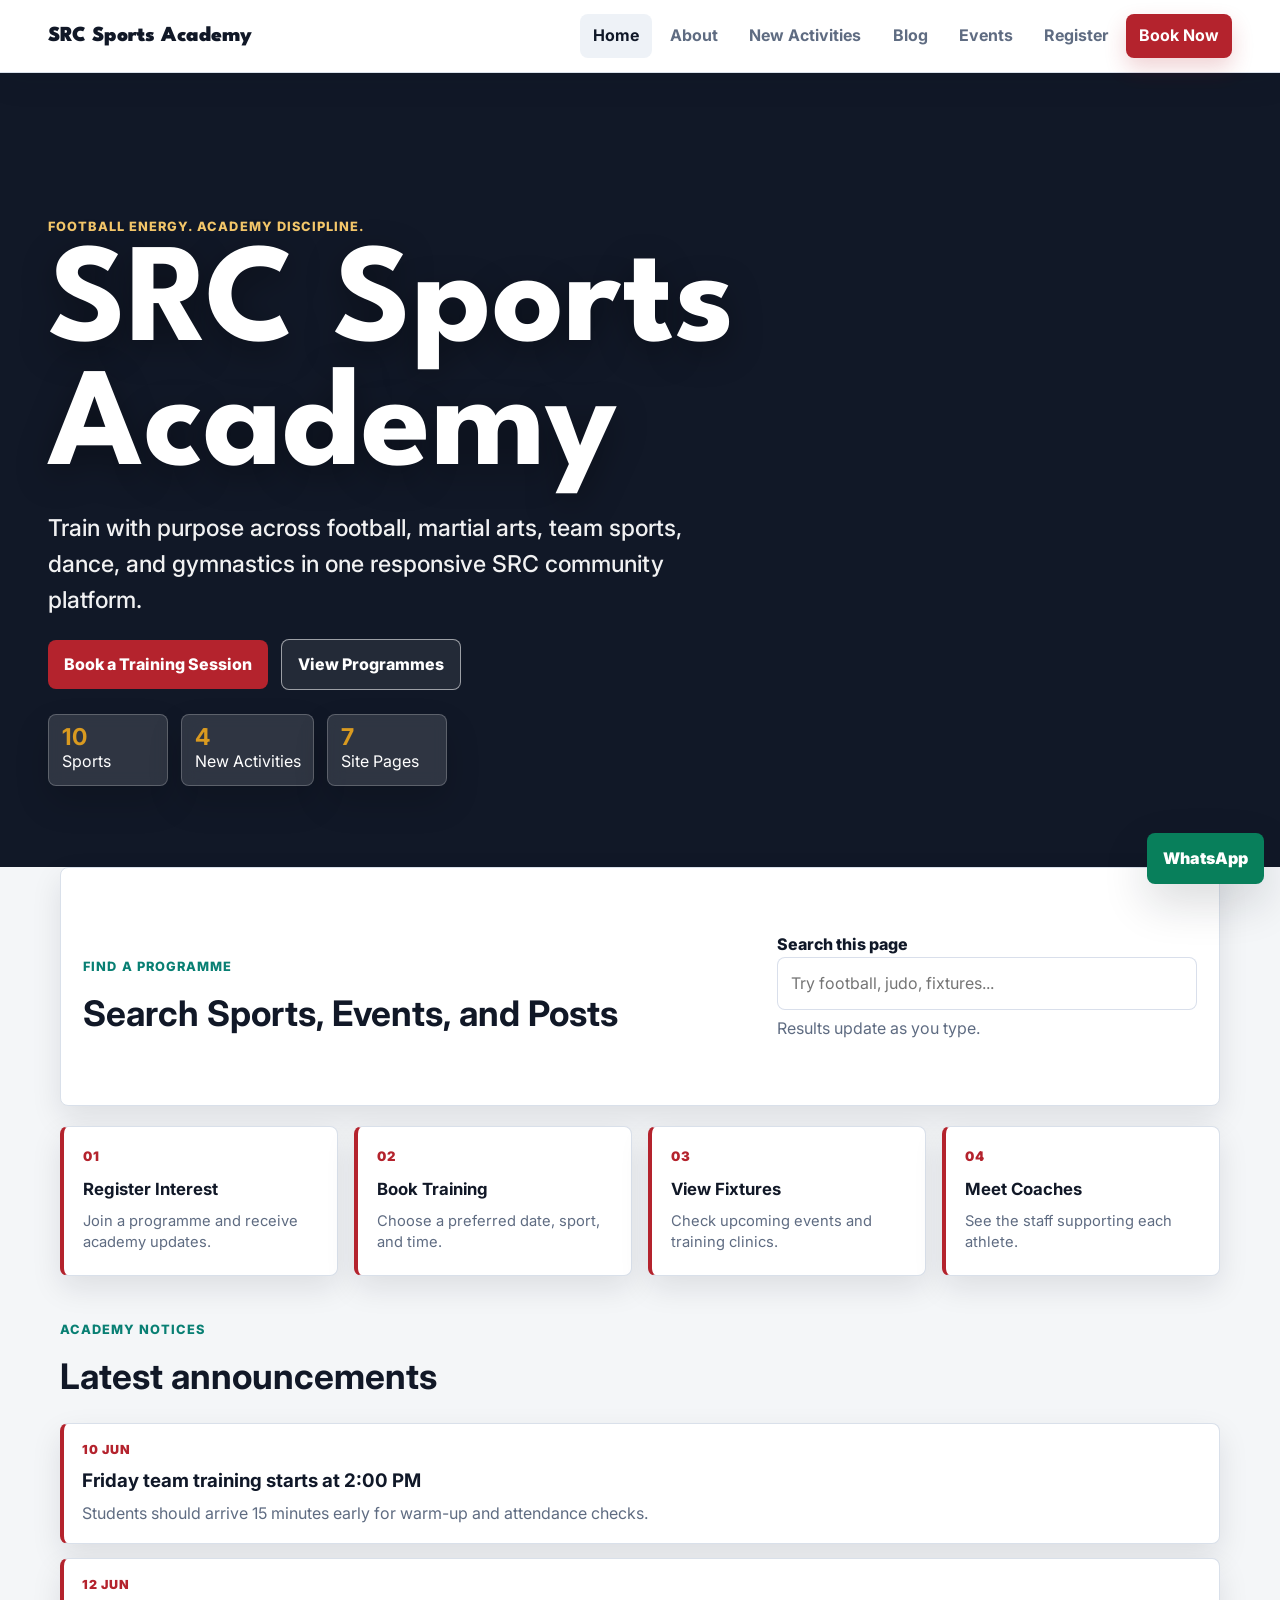
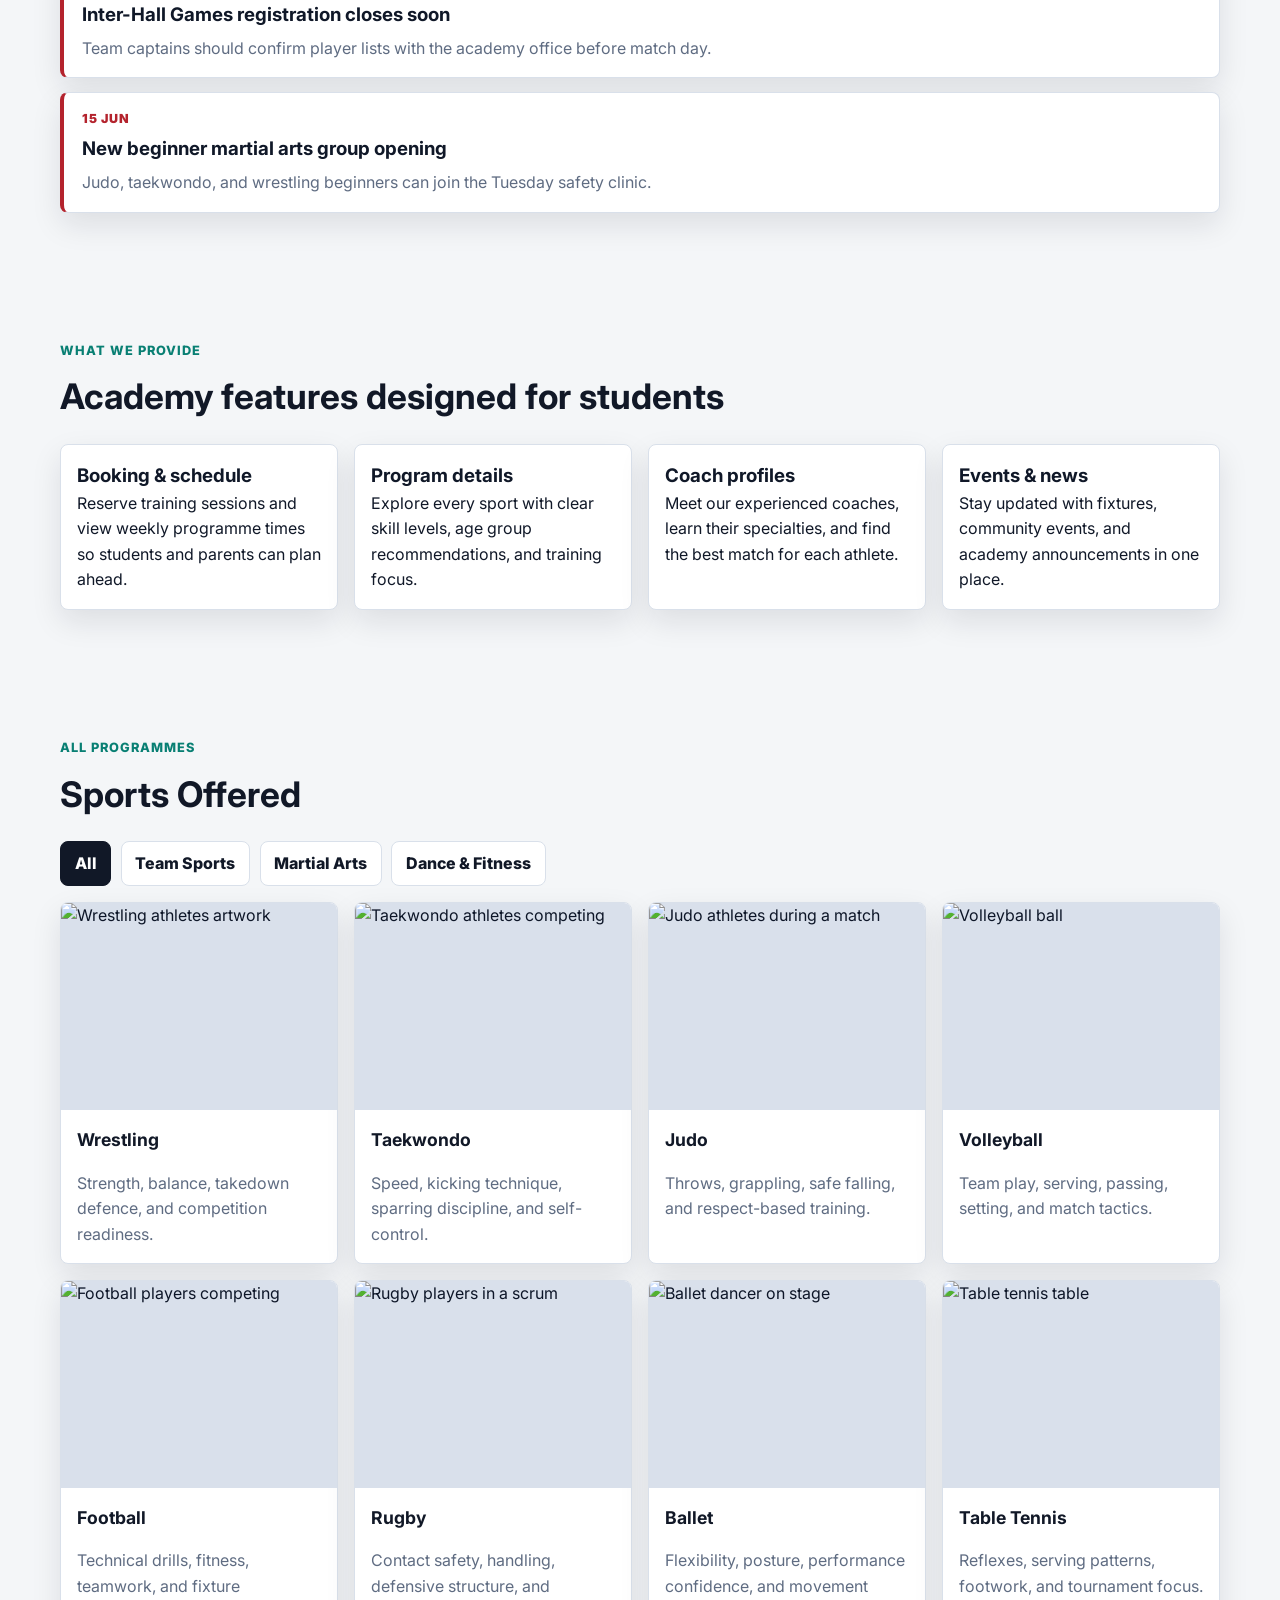
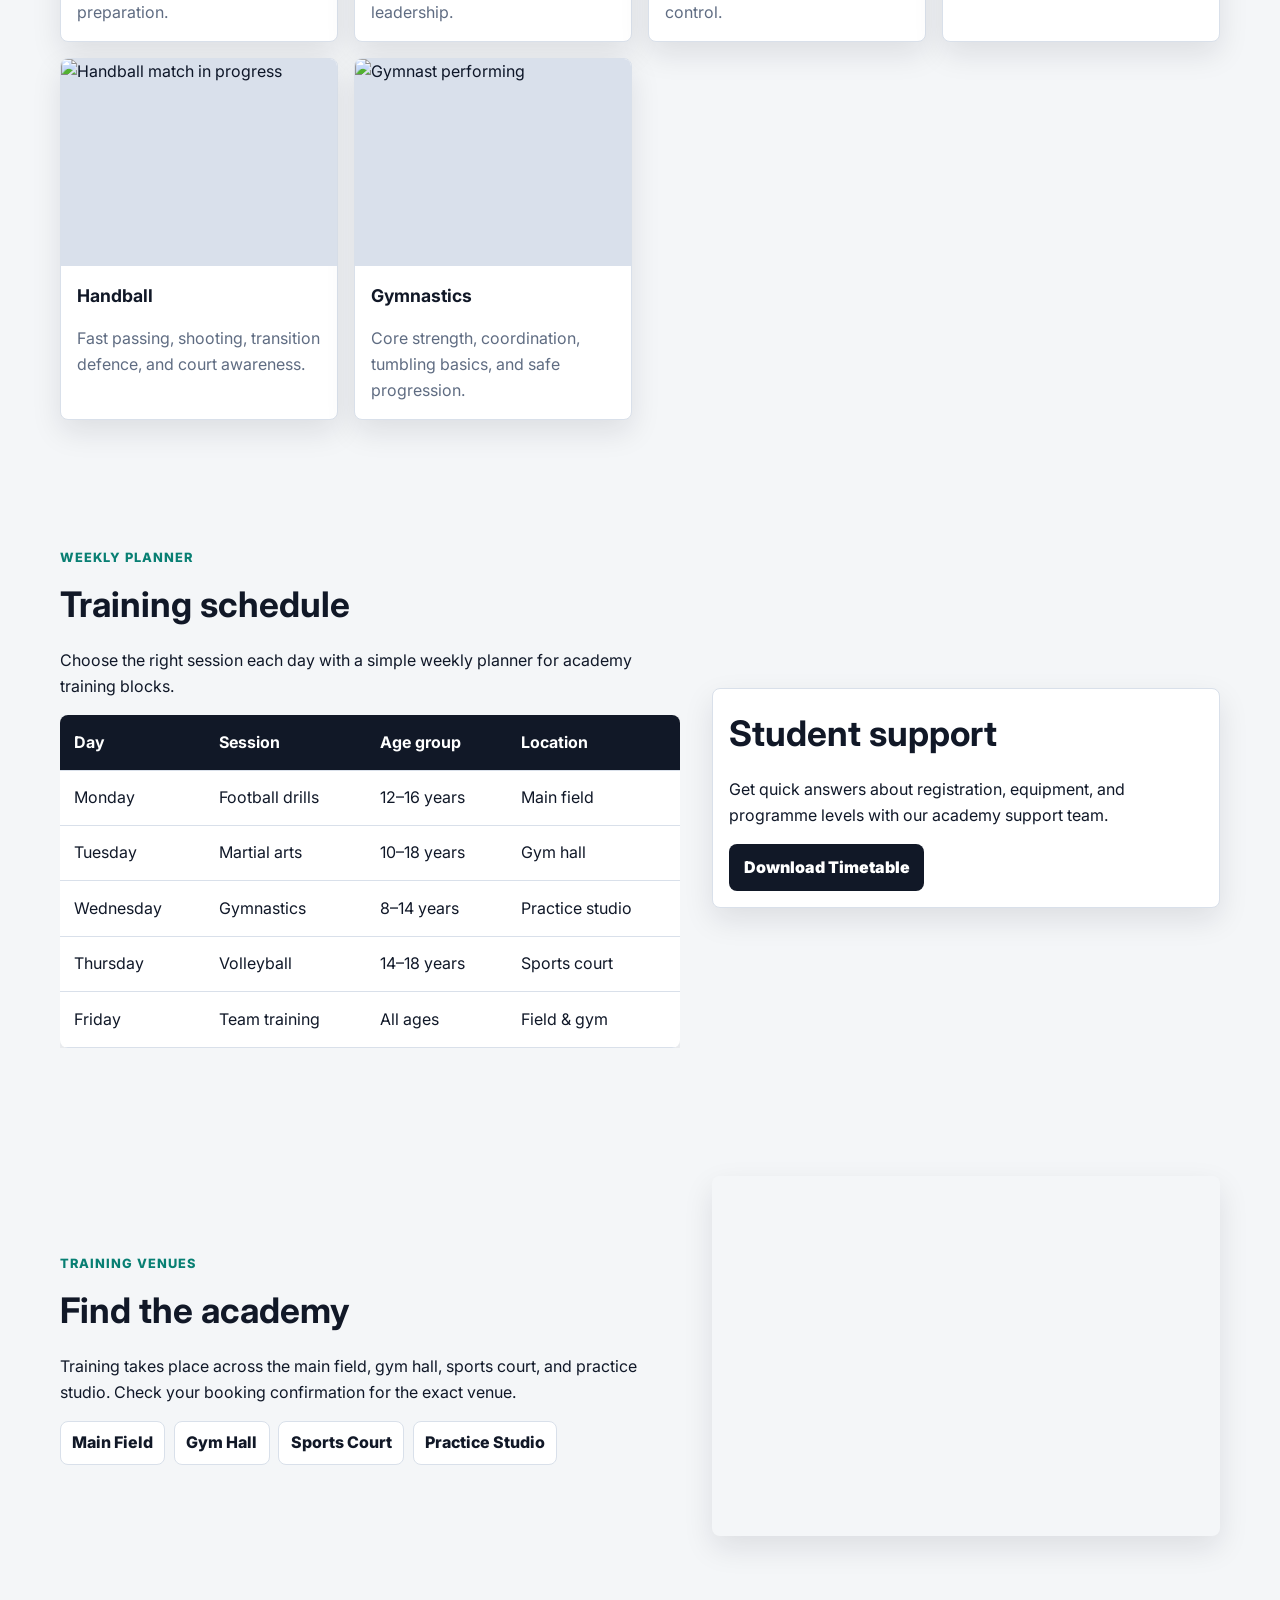
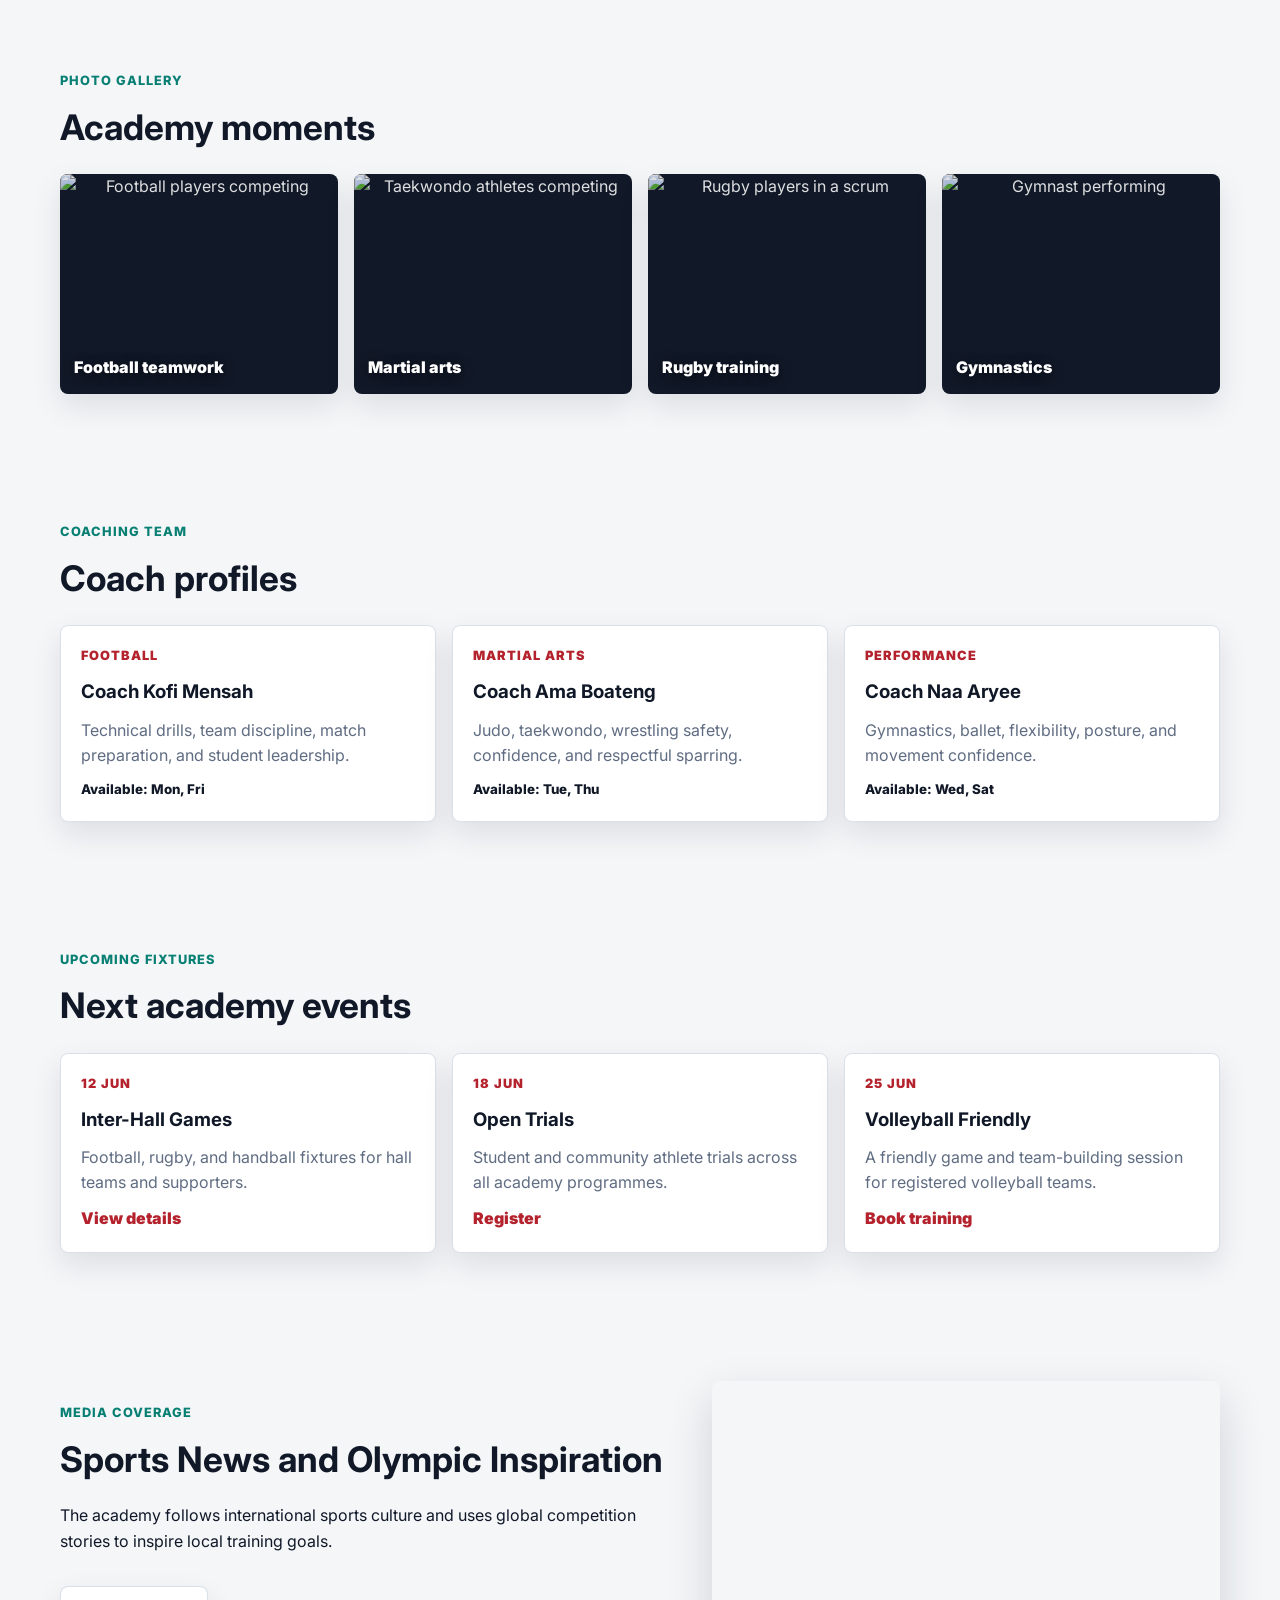
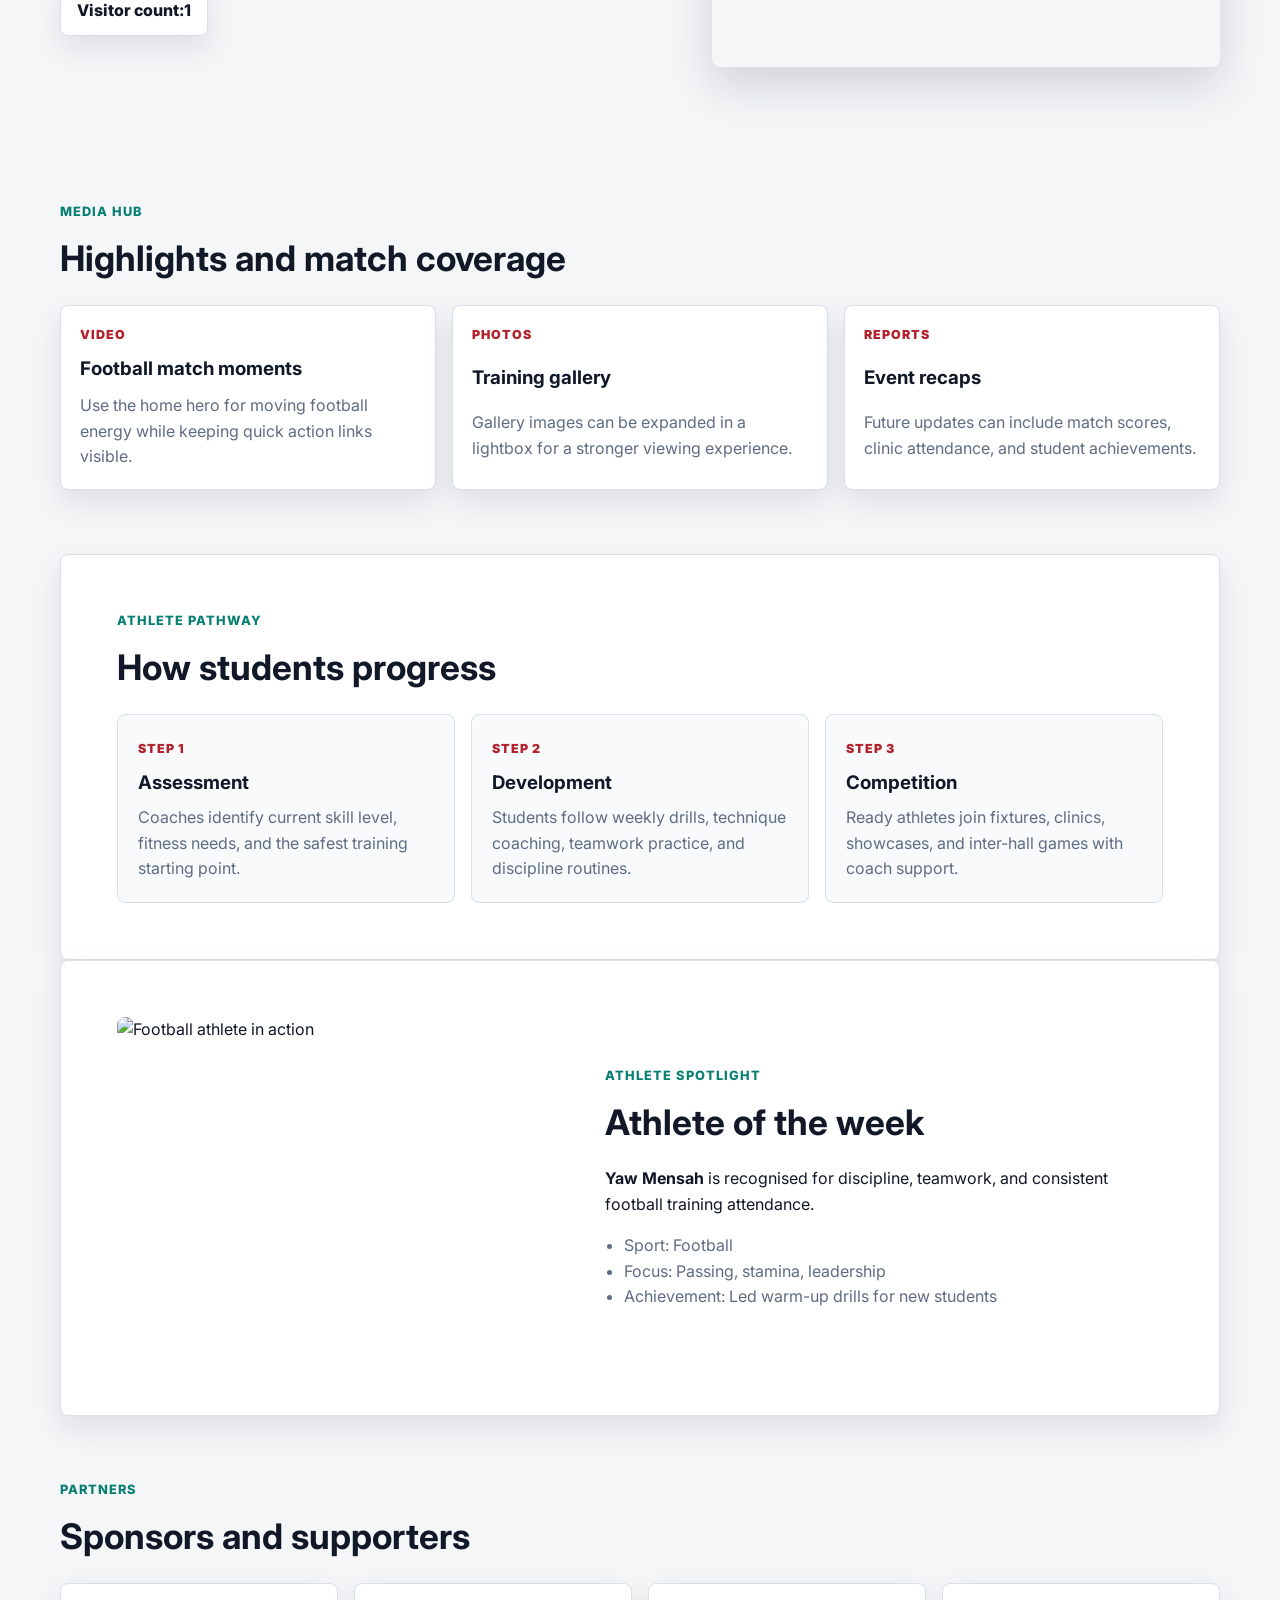
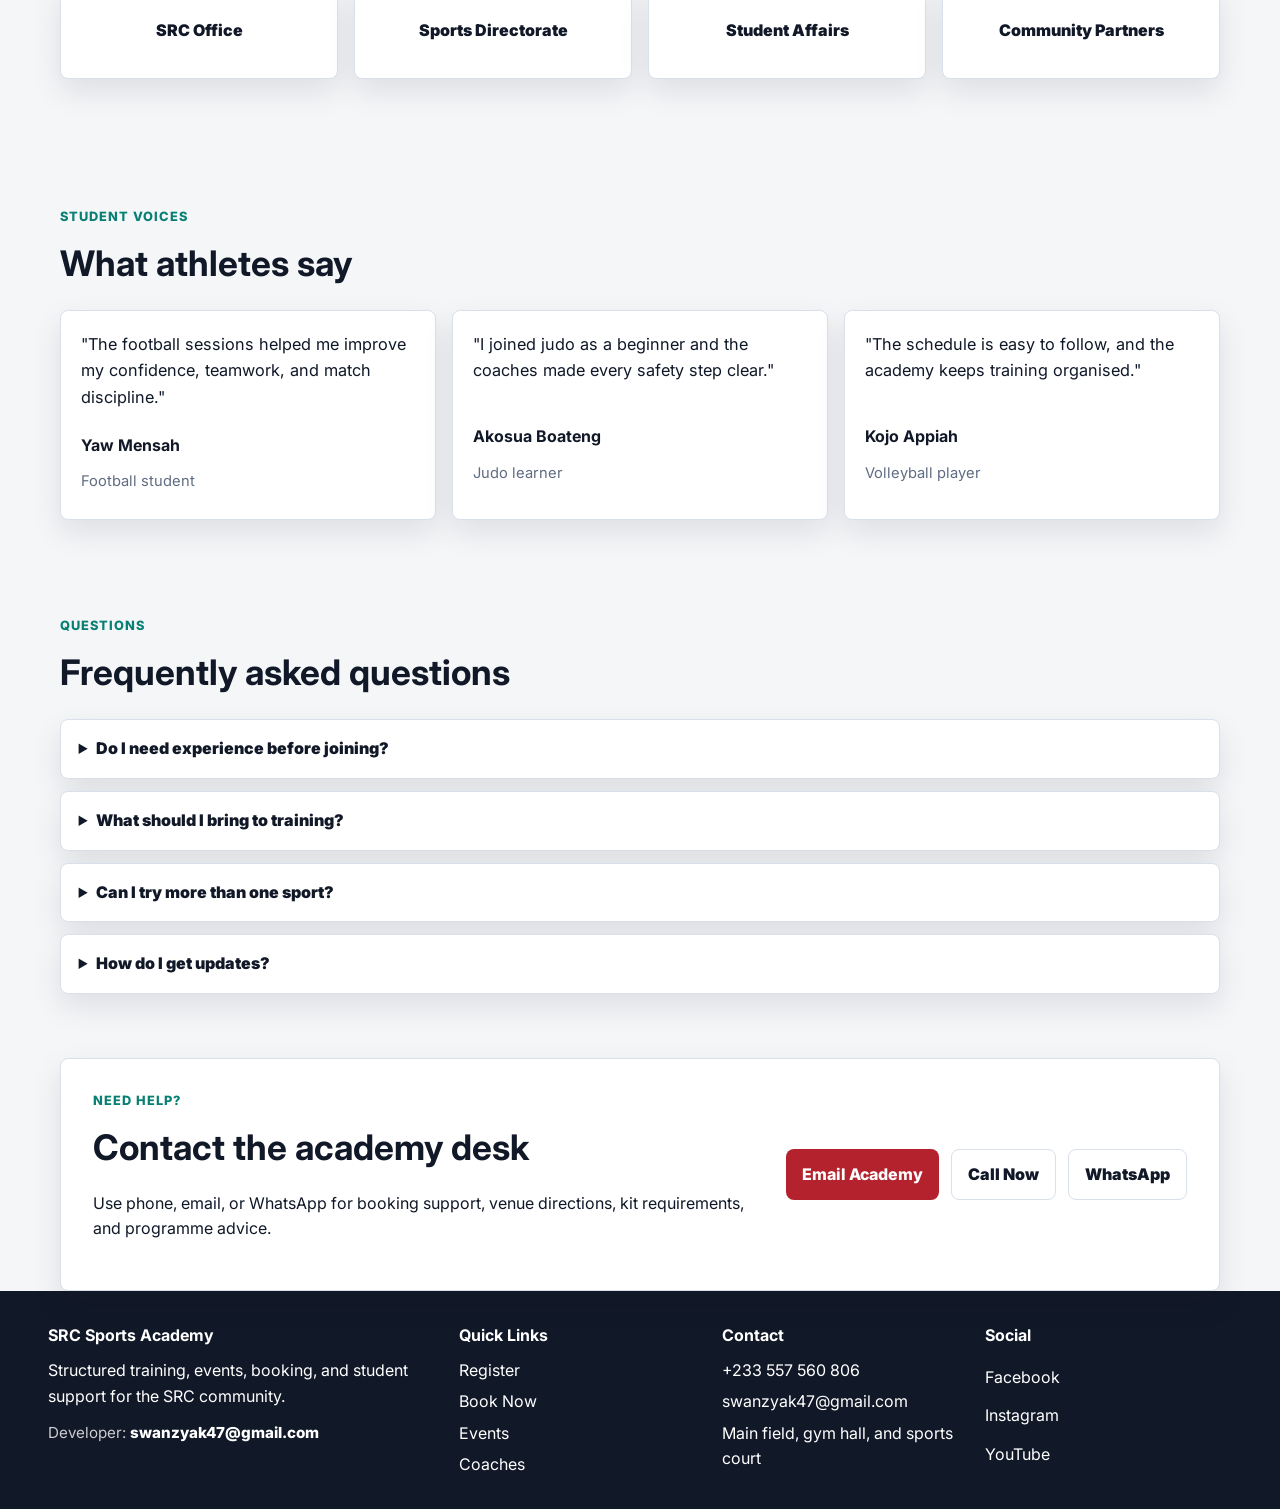
==== commit 64d89d27: "Add academy utility features" ====
--- a/index.html
+++ b/index.html
@@ -7,6 +7,10 @@
   <link rel="stylesheet" href="css/styles.css">
 </head>
 <body>
+  <div class="page-loader" aria-hidden="true">
+    <span>SRC Sports Academy</span>
+  </div>
+
   <header class="site-header">
     <a class="brand" href="index.html" aria-label="SRC Sports Academy home">SRC Sports Academy</a>
     <button class="nav-toggle" type="button" aria-label="Open navigation" aria-expanded="false">&#9776;</button>
@@ -73,6 +77,30 @@
         <strong>Meet Coaches</strong>
         <small>See the staff supporting each athlete.</small>
       </a>
+    </section>
+
+    <section class="section announcements-section" aria-labelledby="announcements-title">
+      <div class="section-heading">
+        <p class="eyebrow">Academy notices</p>
+        <h2 id="announcements-title">Latest announcements</h2>
+      </div>
+      <div class="announcement-list">
+        <article class="announcement-card searchable">
+          <time datetime="2026-06-10">10 Jun</time>
+          <h3>Friday team training starts at 2:00 PM</h3>
+          <p>Students should arrive 15 minutes early for warm-up and attendance checks.</p>
+        </article>
+        <article class="announcement-card searchable">
+          <time datetime="2026-06-12">12 Jun</time>
+          <h3>Inter-Hall Games registration closes soon</h3>
+          <p>Team captains should confirm player lists with the academy office before match day.</p>
+        </article>
+        <article class="announcement-card searchable">
+          <time datetime="2026-06-15">15 Jun</time>
+          <h3>New beginner martial arts group opening</h3>
+          <p>Judo, taekwondo, and wrestling beginners can join the Tuesday safety clinic.</p>
+        </article>
+      </div>
     </section>
 
     <section class="section" aria-labelledby="features-title">
@@ -218,7 +246,25 @@
       <aside class="notice-box" aria-label="Student support">
         <h2>Student support</h2>
         <p>Get quick answers about registration, equipment, and programme levels with our academy support team.</p>
+        <button class="download-schedule" type="button">Download Timetable</button>
       </aside>
+    </section>
+
+    <section class="section split-section location-section" aria-labelledby="location-title">
+      <div>
+        <p class="eyebrow">Training venues</p>
+        <h2 id="location-title">Find the academy</h2>
+        <p>Training takes place across the main field, gym hall, sports court, and practice studio. Check your booking confirmation for the exact venue.</p>
+        <div class="venue-list">
+          <span>Main Field</span>
+          <span>Gym Hall</span>
+          <span>Sports Court</span>
+          <span>Practice Studio</span>
+        </div>
+      </div>
+      <div class="map-frame">
+        <iframe title="Sports training location map" src="https://www.google.com/maps?q=sports%20field%20Ghana&output=embed" loading="lazy"></iframe>
+      </div>
     </section>
 
     <section class="section" aria-labelledby="gallery-title">
@@ -312,6 +358,30 @@
       </div>
     </section>
 
+    <section class="section media-hub" aria-labelledby="media-hub-title">
+      <div class="section-heading">
+        <p class="eyebrow">Media hub</p>
+        <h2 id="media-hub-title">Highlights and match coverage</h2>
+      </div>
+      <div class="media-hub-grid">
+        <article class="media-card searchable">
+          <span>Video</span>
+          <h3>Football match moments</h3>
+          <p>Use the home hero for moving football energy while keeping quick action links visible.</p>
+        </article>
+        <article class="media-card searchable">
+          <span>Photos</span>
+          <h3>Training gallery</h3>
+          <p>Gallery images can be expanded in a lightbox for a stronger viewing experience.</p>
+        </article>
+        <article class="media-card searchable">
+          <span>Reports</span>
+          <h3>Event recaps</h3>
+          <p>Future updates can include match scores, clinic attendance, and student achievements.</p>
+        </article>
+      </div>
+    </section>
+
     <section class="section pathway-section" aria-labelledby="pathway-title">
       <div class="section-heading">
         <p class="eyebrow">Athlete pathway</p>
@@ -333,6 +403,35 @@
           <h3>Competition</h3>
           <p>Ready athletes join fixtures, clinics, showcases, and inter-hall games with coach support.</p>
         </article>
+      </div>
+    </section>
+
+    <section class="section spotlight-section" aria-labelledby="spotlight-title">
+      <div class="spotlight-image">
+        <img src="https://upload.wikimedia.org/wikipedia/commons/thumb/4/42/Football_in_Bloomington%2C_Indiana%2C_1995.jpg/960px-Football_in_Bloomington%2C_Indiana%2C_1995.jpg" alt="Football athlete in action">
+      </div>
+      <div>
+        <p class="eyebrow">Athlete spotlight</p>
+        <h2 id="spotlight-title">Athlete of the week</h2>
+        <p><strong>Yaw Mensah</strong> is recognised for discipline, teamwork, and consistent football training attendance.</p>
+        <ul class="spotlight-list">
+          <li>Sport: Football</li>
+          <li>Focus: Passing, stamina, leadership</li>
+          <li>Achievement: Led warm-up drills for new students</li>
+        </ul>
+      </div>
+    </section>
+
+    <section class="section sponsors-section" aria-labelledby="sponsors-title">
+      <div class="section-heading">
+        <p class="eyebrow">Partners</p>
+        <h2 id="sponsors-title">Sponsors and supporters</h2>
+      </div>
+      <div class="sponsor-grid">
+        <article class="sponsor-card searchable">SRC Office</article>
+        <article class="sponsor-card searchable">Sports Directorate</article>
+        <article class="sponsor-card searchable">Student Affairs</article>
+        <article class="sponsor-card searchable">Community Partners</article>
       </div>
     </section>
 
@@ -382,6 +481,19 @@
           <summary>How do I get updates?</summary>
           <p>Use the registration form, follow the academy socials, or contact the team through WhatsApp.</p>
         </details>
+      </div>
+    </section>
+
+    <section class="section contact-desk" aria-labelledby="contact-desk-title">
+      <div>
+        <p class="eyebrow">Need help?</p>
+        <h2 id="contact-desk-title">Contact the academy desk</h2>
+        <p>Use phone, email, or WhatsApp for booking support, venue directions, kit requirements, and programme advice.</p>
+      </div>
+      <div class="contact-actions">
+        <a class="primary-button" href="mailto:swanzyak47@gmail.com?subject=SRC%20Sports%20Academy%20Enquiry">Email Academy</a>
+        <a class="secondary-contact" href="tel:+233557560806">Call Now</a>
+        <a class="secondary-contact" href="https://wa.me/233557560806">WhatsApp</a>
       </div>
     </section>
   </main>
--- a/css/styles.css
+++ b/css/styles.css
@@ -34,6 +34,28 @@
   background: var(--paper);
 }
 
+.page-loader {
+  position: fixed;
+  inset: 0;
+  z-index: 100;
+  display: grid;
+  place-items: center;
+  color: #ffffff;
+  background: var(--navy);
+  transition: opacity 0.35s ease, visibility 0.35s ease;
+}
+
+.page-loader span {
+  font-family: "League Spartan", Arial, Helvetica, sans-serif;
+  font-size: clamp(1.8rem, 6vw, 3.4rem);
+  font-weight: 900;
+}
+
+.page-loader.hidden {
+  opacity: 0;
+  visibility: hidden;
+}
+
 img,
 video,
 iframe {
@@ -504,11 +526,48 @@
 .notice-box,
 .coach-card,
 .event-card,
-.faq-item {
+.faq-item,
+.announcement-card,
+.media-card,
+.sponsor-card {
   background: #ffffff;
   border: 1px solid var(--line);
   border-radius: 8px;
   box-shadow: var(--shadow);
+}
+
+.announcements-section {
+  padding-top: 1.5rem;
+}
+
+.announcement-list {
+  display: grid;
+  gap: 0.85rem;
+}
+
+.announcement-card {
+  display: grid;
+  gap: 0.35rem;
+  padding: 1rem 1.1rem;
+  border-left: 4px solid var(--accent);
+}
+
+.announcement-card time,
+.media-card span {
+  color: var(--accent);
+  font-size: 0.78rem;
+  font-weight: 900;
+  letter-spacing: 0.08em;
+  text-transform: uppercase;
+}
+
+.announcement-card h3,
+.announcement-card p {
+  margin: 0;
+}
+
+.announcement-card p {
+  color: var(--muted);
 }
 
 .filter-bar {
@@ -595,6 +654,42 @@
   padding: clamp(2rem, 5vw, 3.5rem);
   background: #ffffff;
   border: 1px solid var(--line);
+  border-radius: 8px;
+  box-shadow: var(--shadow);
+}
+
+.download-schedule {
+  width: fit-content;
+  min-height: 42px;
+  border: 0;
+  border-radius: 8px;
+  padding: 0.65rem 0.9rem;
+  color: #ffffff;
+  background: var(--navy);
+  cursor: pointer;
+  font-weight: 900;
+}
+
+.venue-list {
+  display: flex;
+  gap: 0.55rem;
+  flex-wrap: wrap;
+  margin-top: 1rem;
+}
+
+.venue-list span {
+  border: 1px solid var(--line);
+  border-radius: 8px;
+  padding: 0.5rem 0.7rem;
+  background: #ffffff;
+  color: var(--navy);
+  font-weight: 800;
+}
+
+.map-frame iframe {
+  width: 100%;
+  min-height: 360px;
+  border: 0;
   border-radius: 8px;
   box-shadow: var(--shadow);
 }
@@ -775,12 +870,112 @@
   color: var(--muted);
 }
 
+.contact-desk {
+  display: grid;
+  grid-template-columns: 1fr auto;
+  gap: 1.5rem;
+  align-items: center;
+  padding: clamp(1.5rem, 4vw, 2rem);
+  background: #ffffff;
+  border: 1px solid var(--line);
+  border-radius: 8px;
+  box-shadow: var(--shadow);
+}
+
+.contact-actions {
+  display: flex;
+  gap: 0.75rem;
+  flex-wrap: wrap;
+  justify-content: flex-end;
+}
+
+.secondary-contact {
+  display: inline-flex;
+  align-items: center;
+  justify-content: center;
+  min-height: 44px;
+  border: 1px solid var(--line);
+  border-radius: 8px;
+  padding: 0.75rem 1rem;
+  color: var(--navy);
+  background: #ffffff;
+  font-weight: 900;
+  text-decoration: none;
+}
+
+.secondary-contact:hover {
+  border-color: var(--navy);
+}
+
 .media-frame iframe {
   width: 100%;
   aspect-ratio: 16 / 9;
   border: 0;
   border-radius: 8px;
   box-shadow: var(--shadow-strong);
+}
+
+.media-hub-grid {
+  display: grid;
+  grid-template-columns: repeat(3, minmax(0, 1fr));
+  gap: 1rem;
+}
+
+.media-card {
+  display: grid;
+  gap: 0.55rem;
+  padding: 1.2rem;
+}
+
+.media-card h3,
+.media-card p {
+  margin: 0;
+}
+
+.media-card p {
+  color: var(--muted);
+}
+
+.spotlight-section {
+  display: grid;
+  grid-template-columns: 0.9fr 1.1fr;
+  gap: 2rem;
+  align-items: center;
+  padding: clamp(2rem, 5vw, 3.5rem);
+  background: #ffffff;
+  border: 1px solid var(--line);
+  border-radius: 8px;
+  box-shadow: var(--shadow);
+}
+
+.spotlight-image img {
+  display: block;
+  width: 100%;
+  aspect-ratio: 4 / 3;
+  object-fit: cover;
+  border-radius: 8px;
+}
+
+.spotlight-list {
+  margin: 1rem 0 0;
+  padding-left: 1.2rem;
+  color: var(--muted);
+}
+
+.sponsor-grid {
+  display: grid;
+  grid-template-columns: repeat(4, minmax(0, 1fr));
+  gap: 1rem;
+}
+
+.sponsor-card {
+  display: grid;
+  min-height: 96px;
+  place-items: center;
+  padding: 1rem;
+  color: var(--navy);
+  font-weight: 900;
+  text-align: center;
 }
 
 .counter-box {
@@ -1074,8 +1269,19 @@
 
   .quick-actions,
   .pathway-grid,
-  .gallery-grid {
+  .gallery-grid,
+  .media-hub-grid,
+  .sponsor-grid {
     grid-template-columns: repeat(2, minmax(0, 1fr));
+  }
+
+  .spotlight-section,
+  .contact-desk {
+    grid-template-columns: 1fr;
+  }
+
+  .contact-actions {
+    justify-content: flex-start;
   }
 
   .site-footer {
@@ -1167,7 +1373,9 @@
   .three-column,
   .quick-actions,
   .pathway-grid,
-  .gallery-grid {
+  .gallery-grid,
+  .media-hub-grid,
+  .sponsor-grid {
     grid-template-columns: 1fr;
   }
 
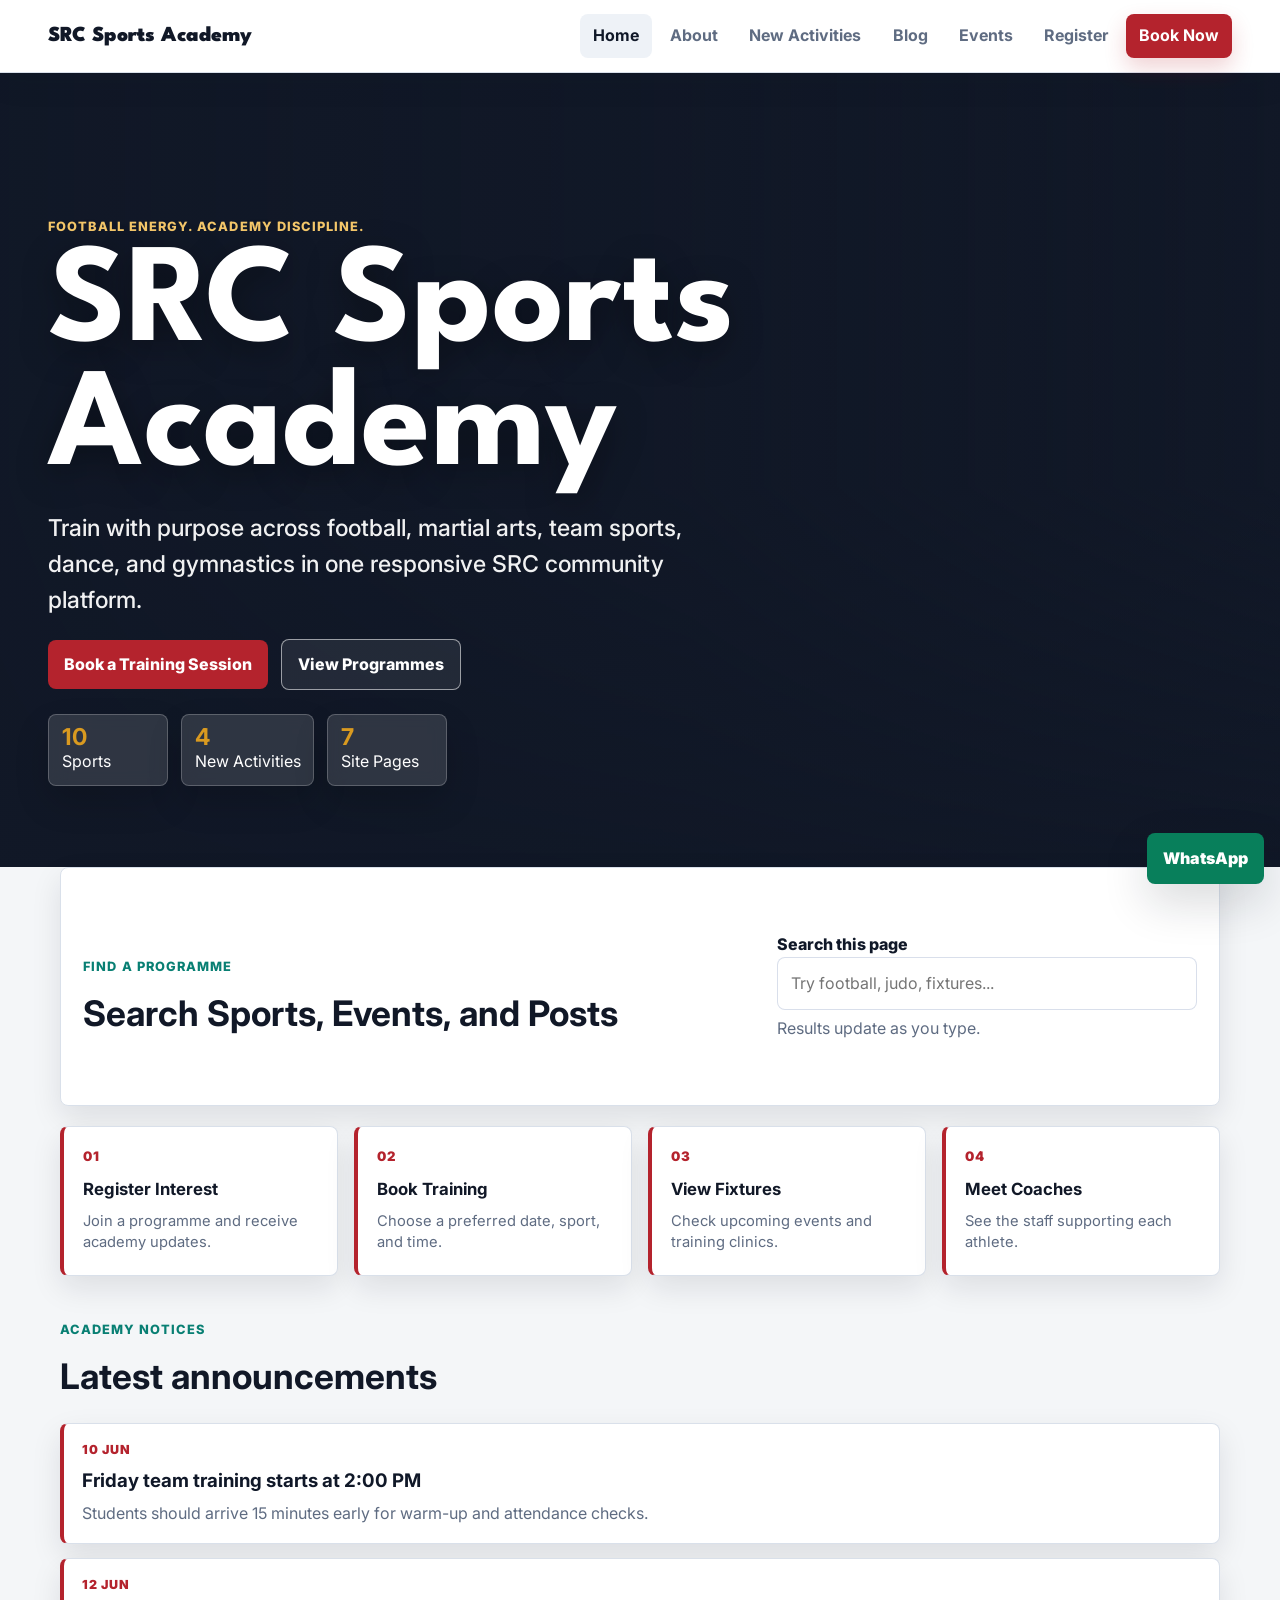
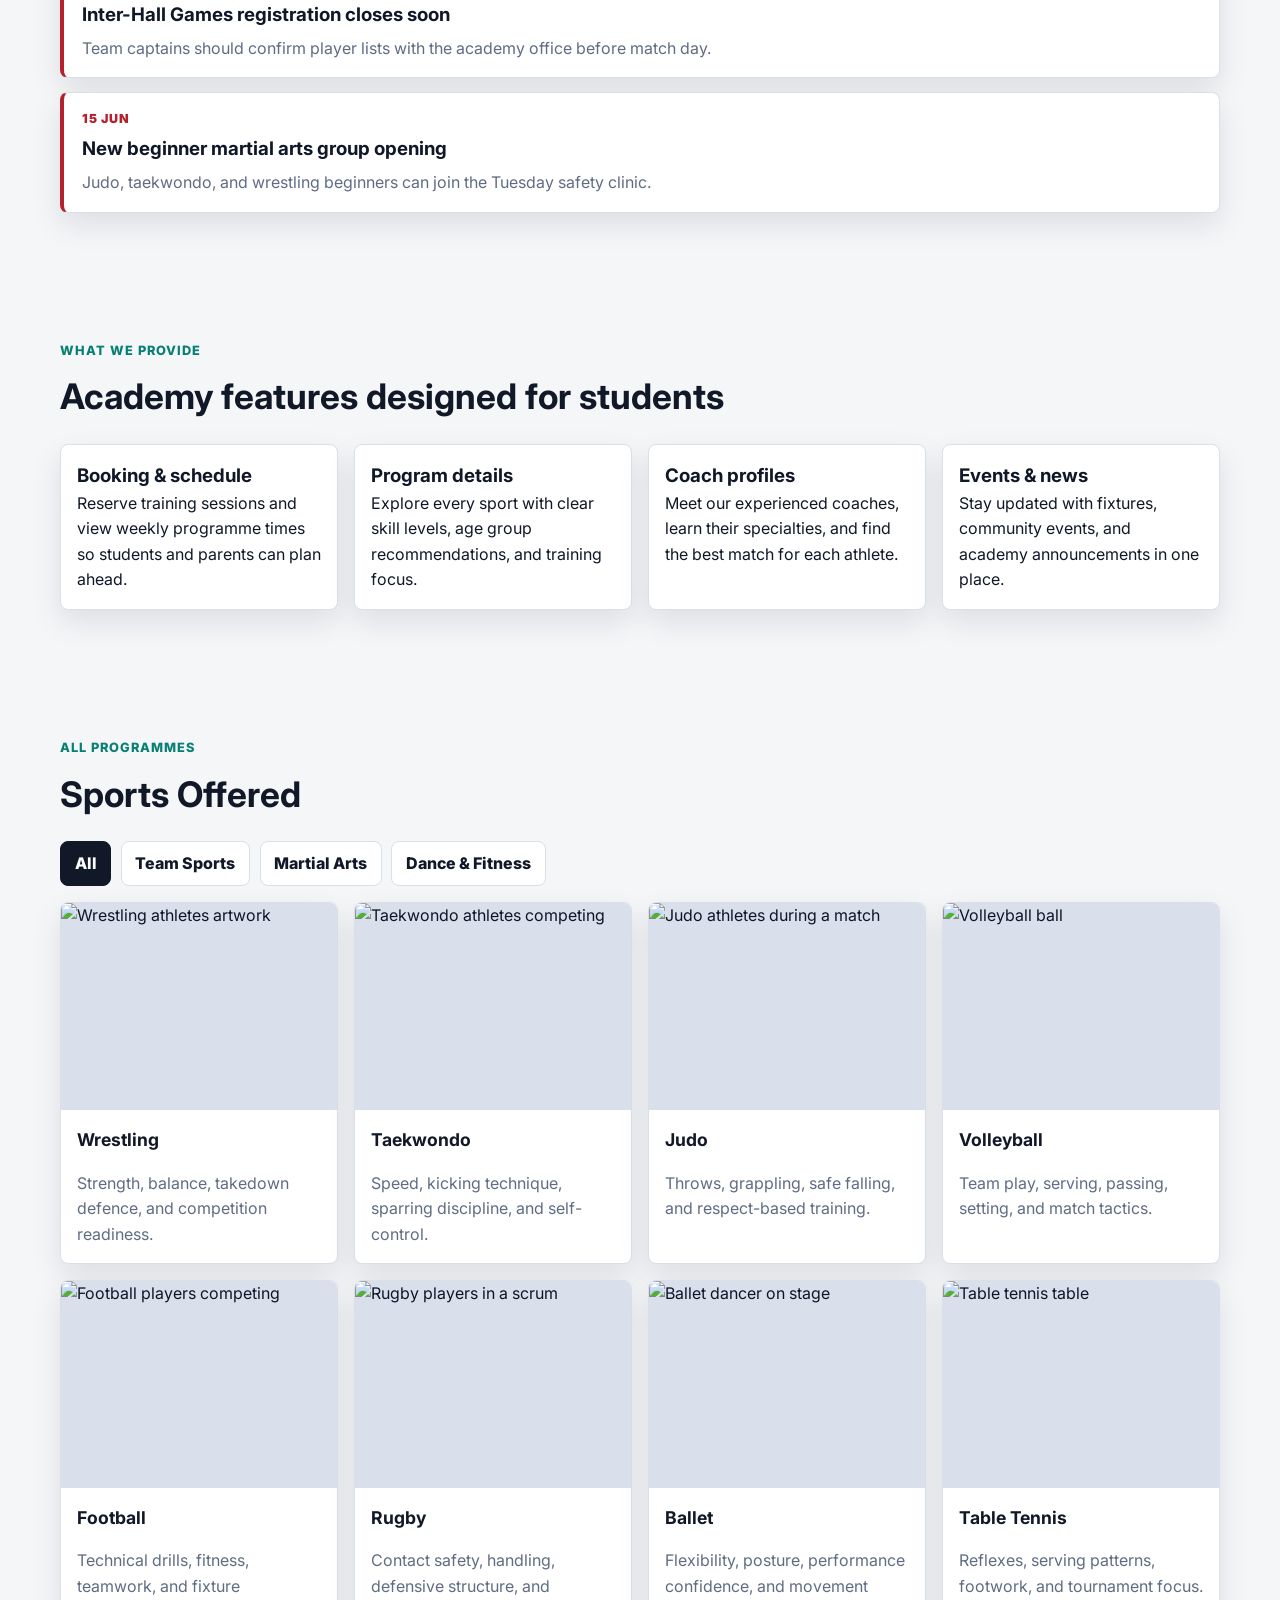
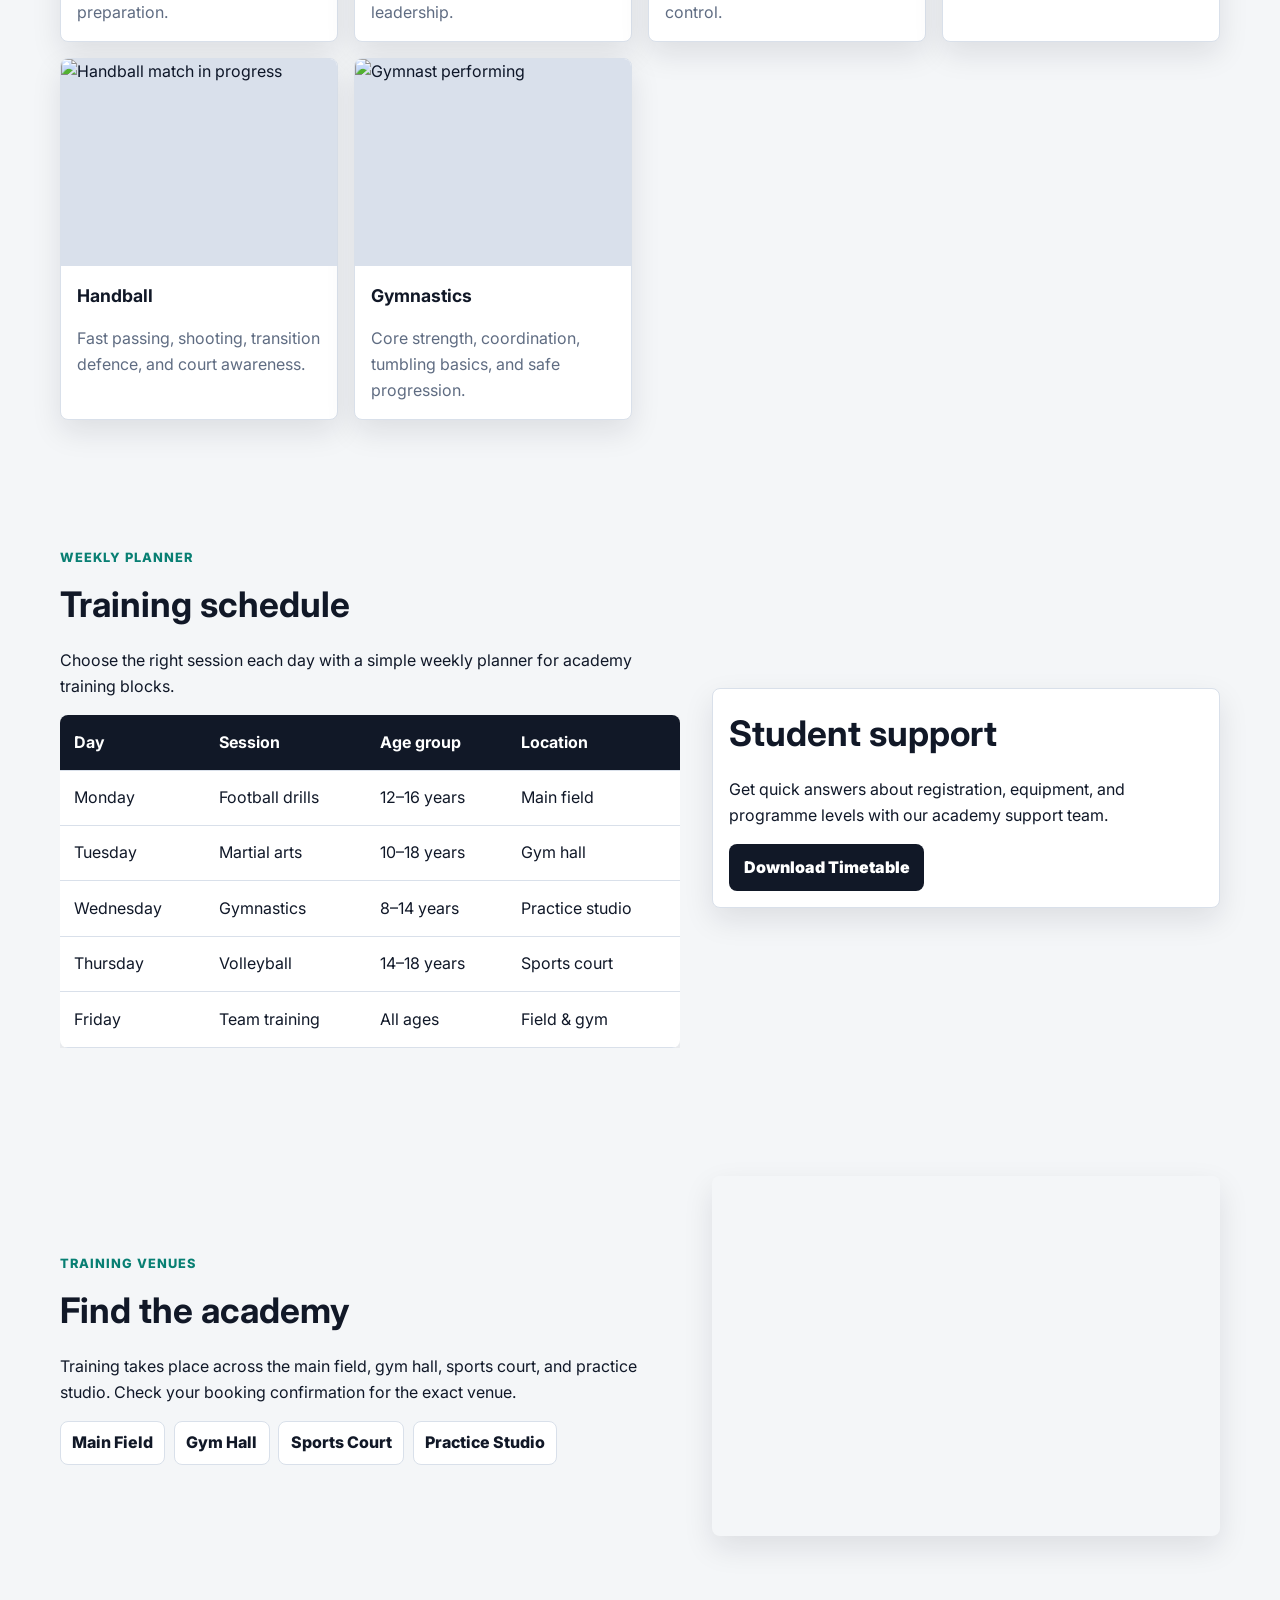
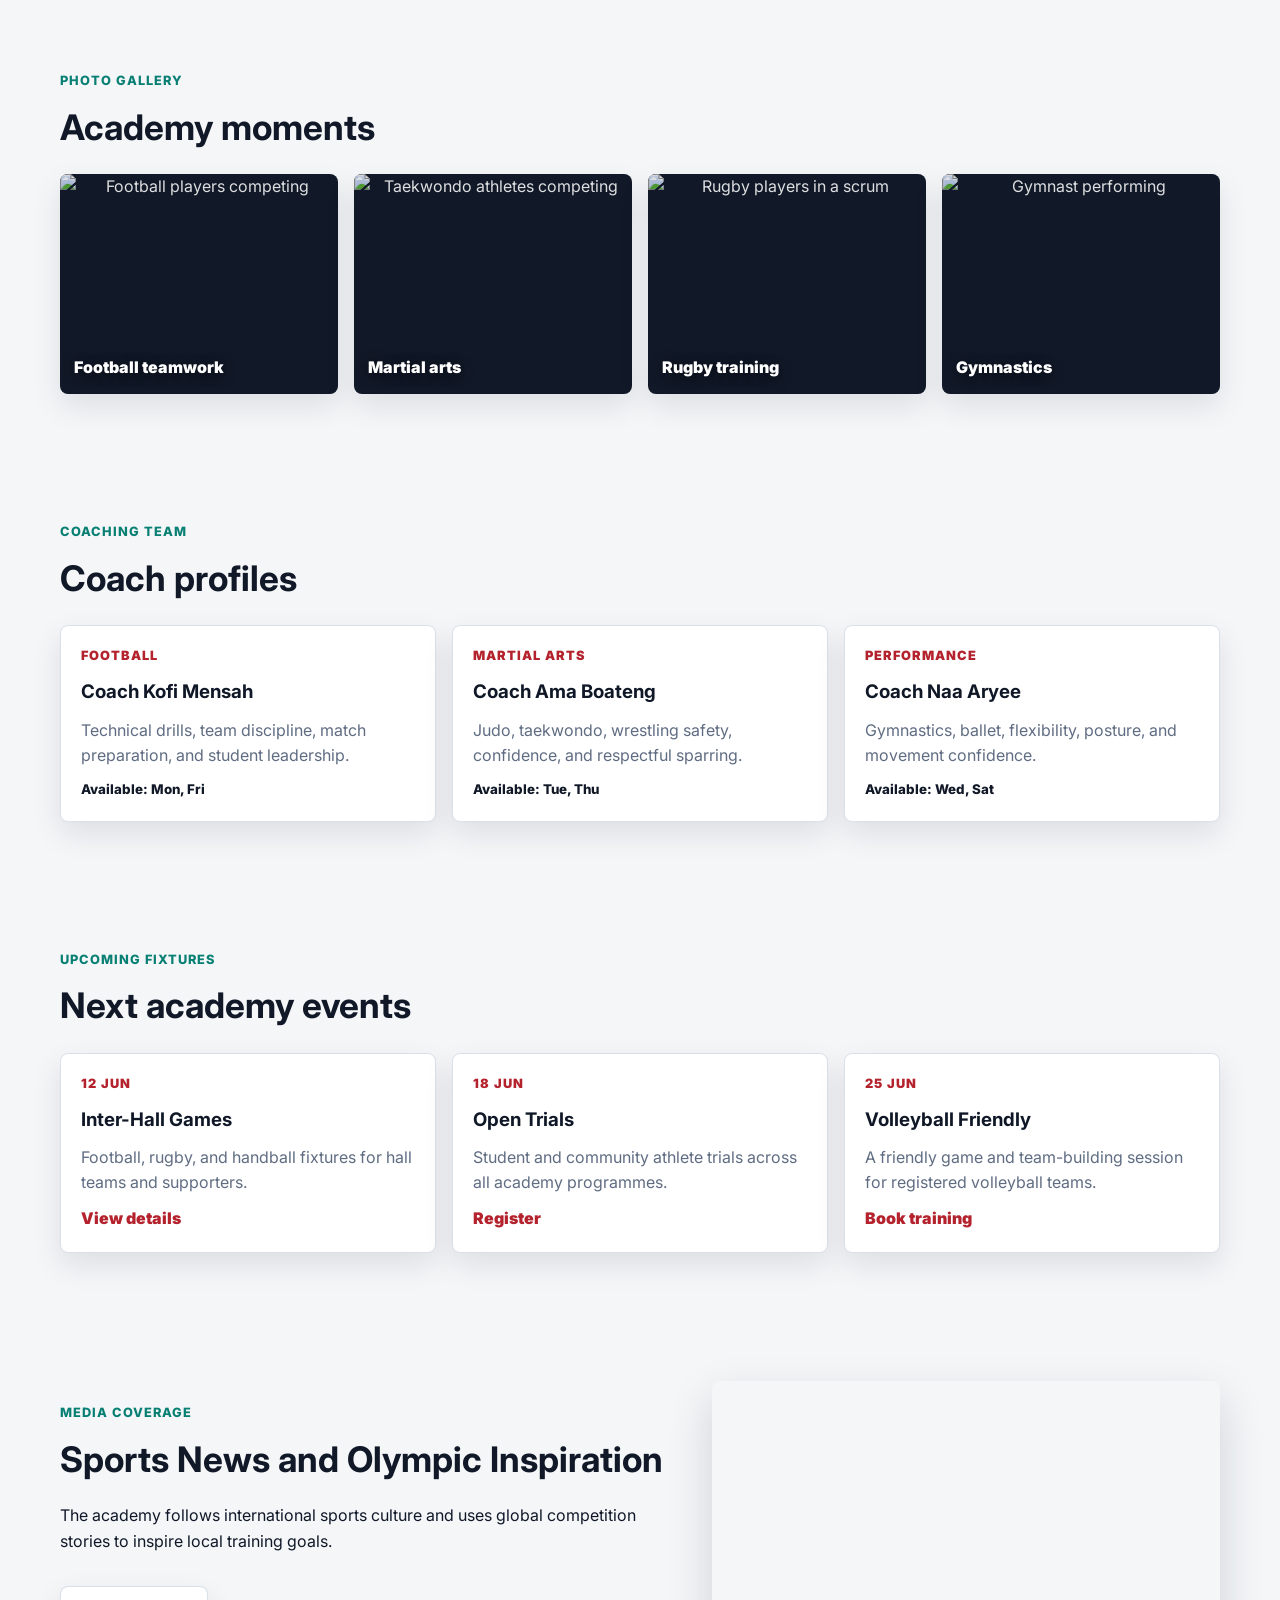
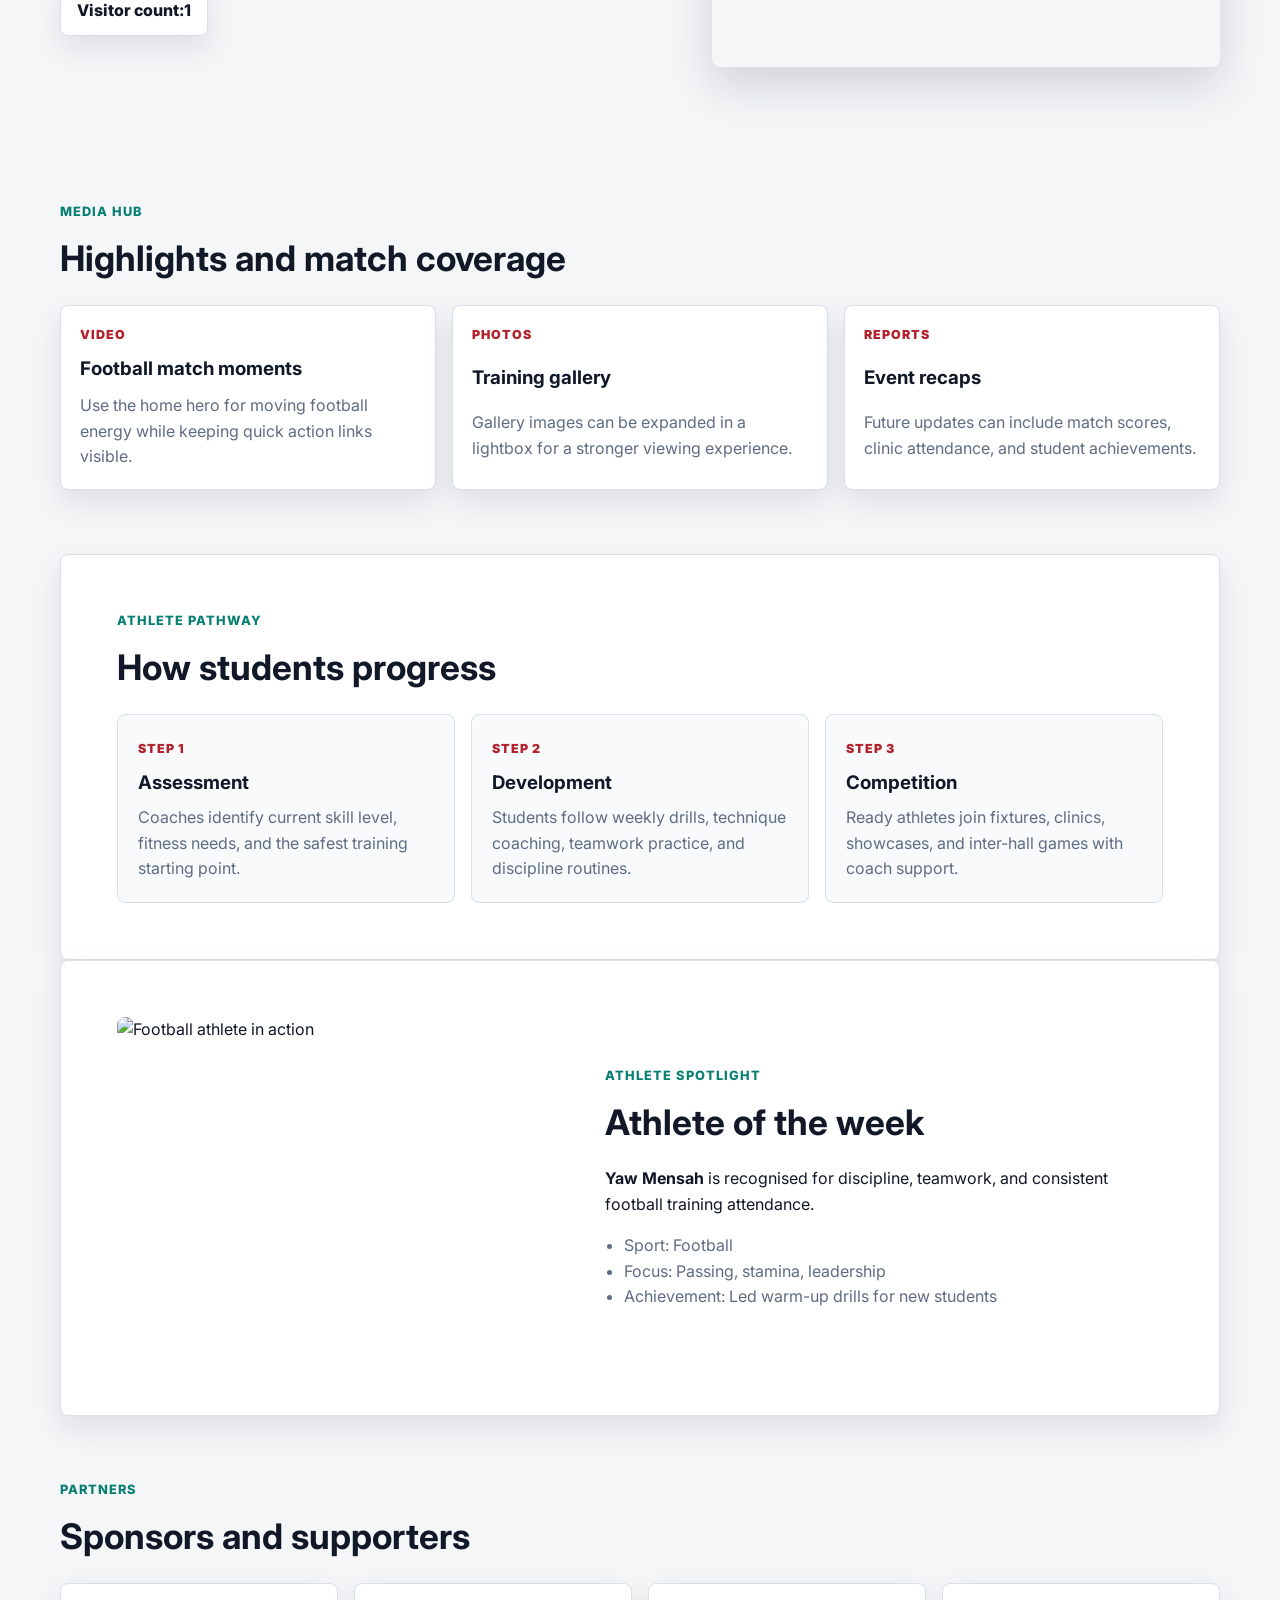
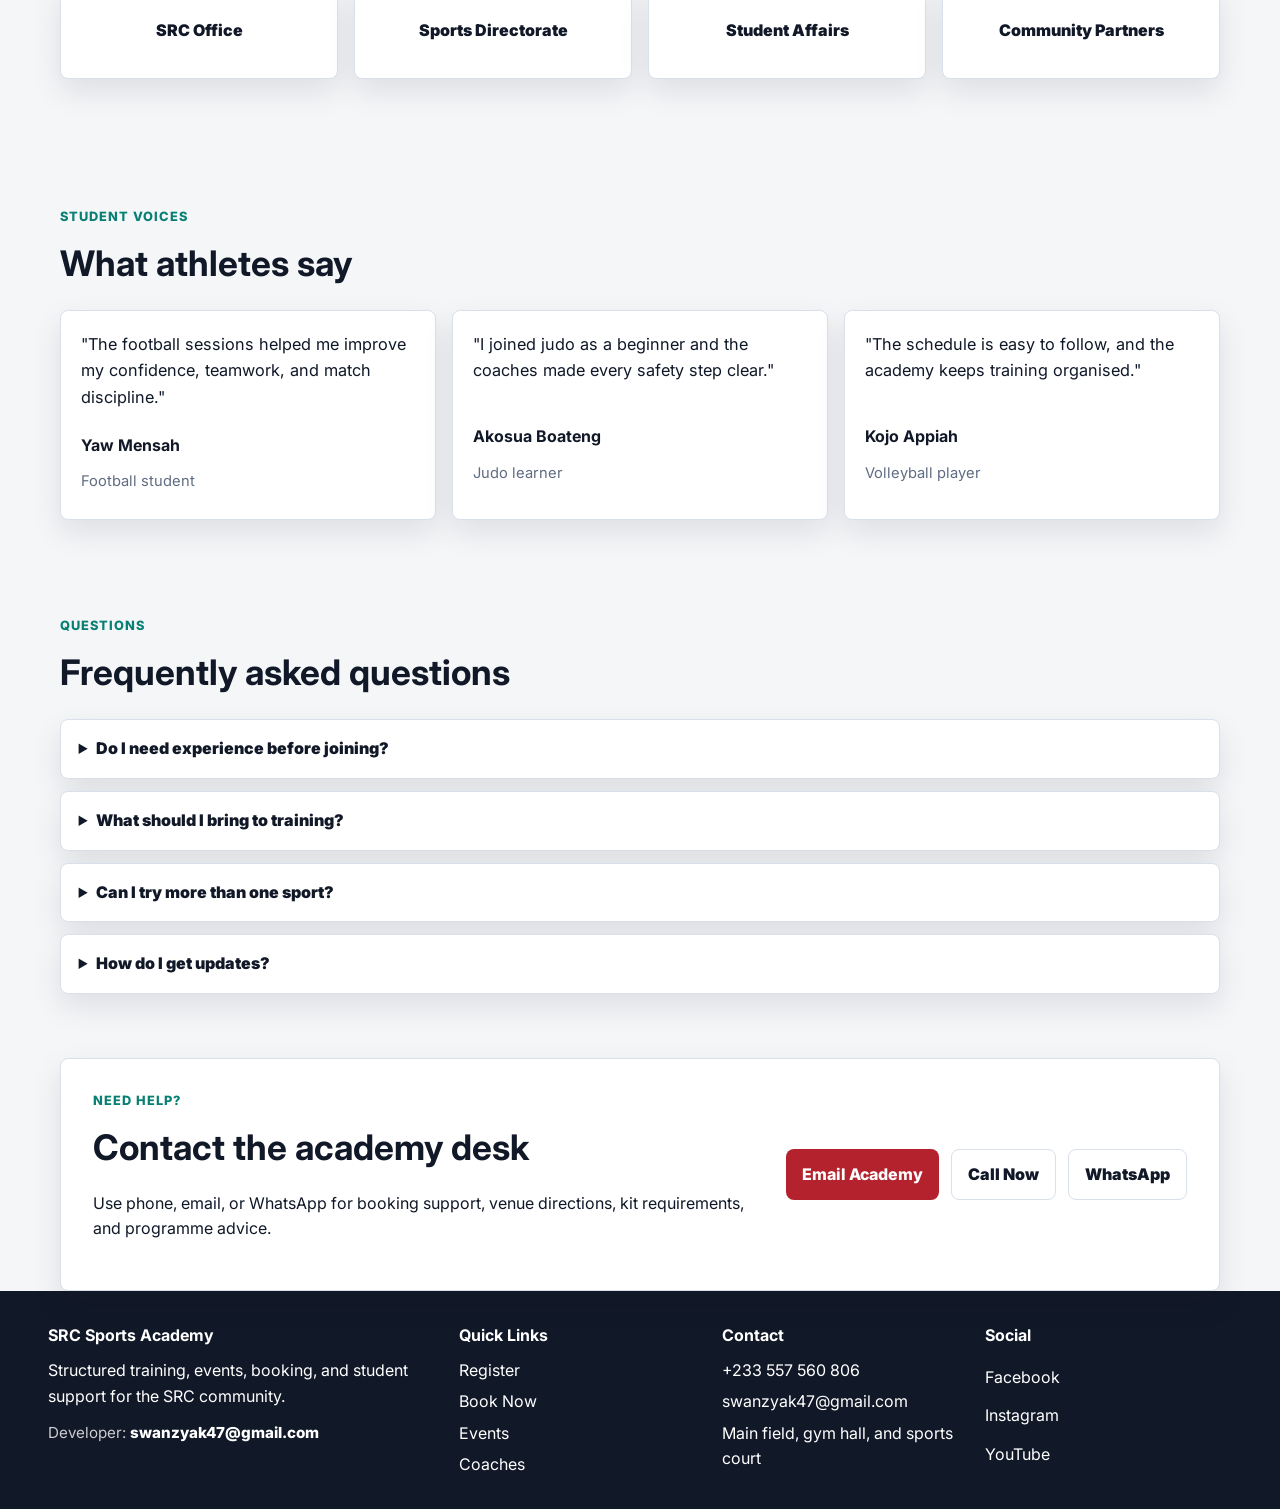
==== commit 6dcecfdd: "Update map to Pentecost University Ghana" ====
--- a/index.html
+++ b/index.html
@@ -263,7 +263,7 @@
         </div>
       </div>
       <div class="map-frame">
-        <iframe title="Sports training location map" src="https://www.google.com/maps?q=sports%20field%20Ghana&output=embed" loading="lazy"></iframe>
+        <iframe title="Pentecost University Ghana location map" src="https://www.google.com/maps?q=Pentecost%20University%20Ghana&output=embed" loading="lazy"></iframe>
       </div>
     </section>
 
--- a/css/styles.css
+++ b/css/styles.css
@@ -570,6 +570,130 @@
   color: var(--muted);
 }
 
+.page-band,
+.featured-post,
+.newsletter-panel,
+.checklist-panel {
+  display: grid;
+  grid-template-columns: 1fr auto;
+  gap: 1.5rem;
+  align-items: center;
+  padding: clamp(1.5rem, 4vw, 2rem);
+  background: #ffffff;
+  border: 1px solid var(--line);
+  border-radius: 8px;
+  box-shadow: var(--shadow);
+}
+
+.metric-grid {
+  display: grid;
+  grid-template-columns: repeat(3, minmax(90px, 1fr));
+  gap: 0.75rem;
+}
+
+.metric-grid article {
+  display: grid;
+  min-height: 110px;
+  place-items: center;
+  padding: 0.8rem;
+  border: 1px solid var(--line);
+  border-radius: 8px;
+  text-align: center;
+}
+
+.metric-grid strong {
+  color: var(--accent);
+  font-size: 2rem;
+  line-height: 1;
+}
+
+.metric-grid span {
+  color: var(--muted);
+  font-weight: 800;
+}
+
+.timeline-list {
+  display: grid;
+  grid-template-columns: repeat(3, minmax(0, 1fr));
+  gap: 1rem;
+}
+
+.timeline-list.compact {
+  min-width: min(520px, 100%);
+}
+
+.timeline-list article {
+  padding: 1.1rem;
+  background: #ffffff;
+  border: 1px solid var(--line);
+  border-radius: 8px;
+  box-shadow: var(--shadow);
+}
+
+.timeline-list span,
+.programme-card span {
+  color: var(--accent);
+  font-size: 0.78rem;
+  font-weight: 900;
+  letter-spacing: 0.08em;
+  text-transform: uppercase;
+}
+
+.timeline-list h3,
+.timeline-list p {
+  margin: 0.35rem 0 0;
+}
+
+.timeline-list p {
+  color: var(--muted);
+}
+
+.programme-card {
+  display: grid;
+  gap: 0.65rem;
+  padding: 1.25rem;
+  background: #ffffff;
+  border: 1px solid var(--line);
+  border-radius: 8px;
+  box-shadow: var(--shadow);
+}
+
+.programme-card h2,
+.programme-card p,
+.programme-card ul {
+  margin: 0;
+}
+
+.programme-card ul {
+  padding-left: 1.1rem;
+  color: var(--muted);
+}
+
+.featured-post {
+  grid-template-columns: 1.2fr 0.8fr;
+}
+
+.featured-post .primary-button,
+.newsletter-panel .primary-button {
+  width: fit-content;
+  margin-top: 0.75rem;
+}
+
+.tag-grid {
+  display: flex;
+  gap: 0.65rem;
+  flex-wrap: wrap;
+}
+
+.tag-grid span {
+  border: 1px solid var(--line);
+  border-radius: 8px;
+  padding: 0.55rem 0.75rem;
+  color: var(--navy);
+  background: #ffffff;
+  font-weight: 800;
+}
+
 .filter-bar {
   display: flex;
   gap: 0.6rem;
@@ -1276,7 +1400,11 @@
   }
 
   .spotlight-section,
-  .contact-desk {
+  .contact-desk,
+  .page-band,
+  .featured-post,
+  .newsletter-panel,
+  .checklist-panel {
     grid-template-columns: 1fr;
   }
 
@@ -1375,7 +1503,8 @@
   .pathway-grid,
   .gallery-grid,
   .media-hub-grid,
-  .sponsor-grid {
+  .sponsor-grid,
+  .timeline-list {
     grid-template-columns: 1fr;
   }
 
@@ -1451,6 +1580,17 @@
     padding: 1rem;
   }
 
+  .page-band,
+  .featured-post,
+  .newsletter-panel,
+  .checklist-panel {
+    padding: 1rem;
+  }
+
+  .metric-grid {
+    grid-template-columns: 1fr;
+  }
+
   .whatsapp-float {
     right: 0.75rem;
     bottom: 0.75rem;
